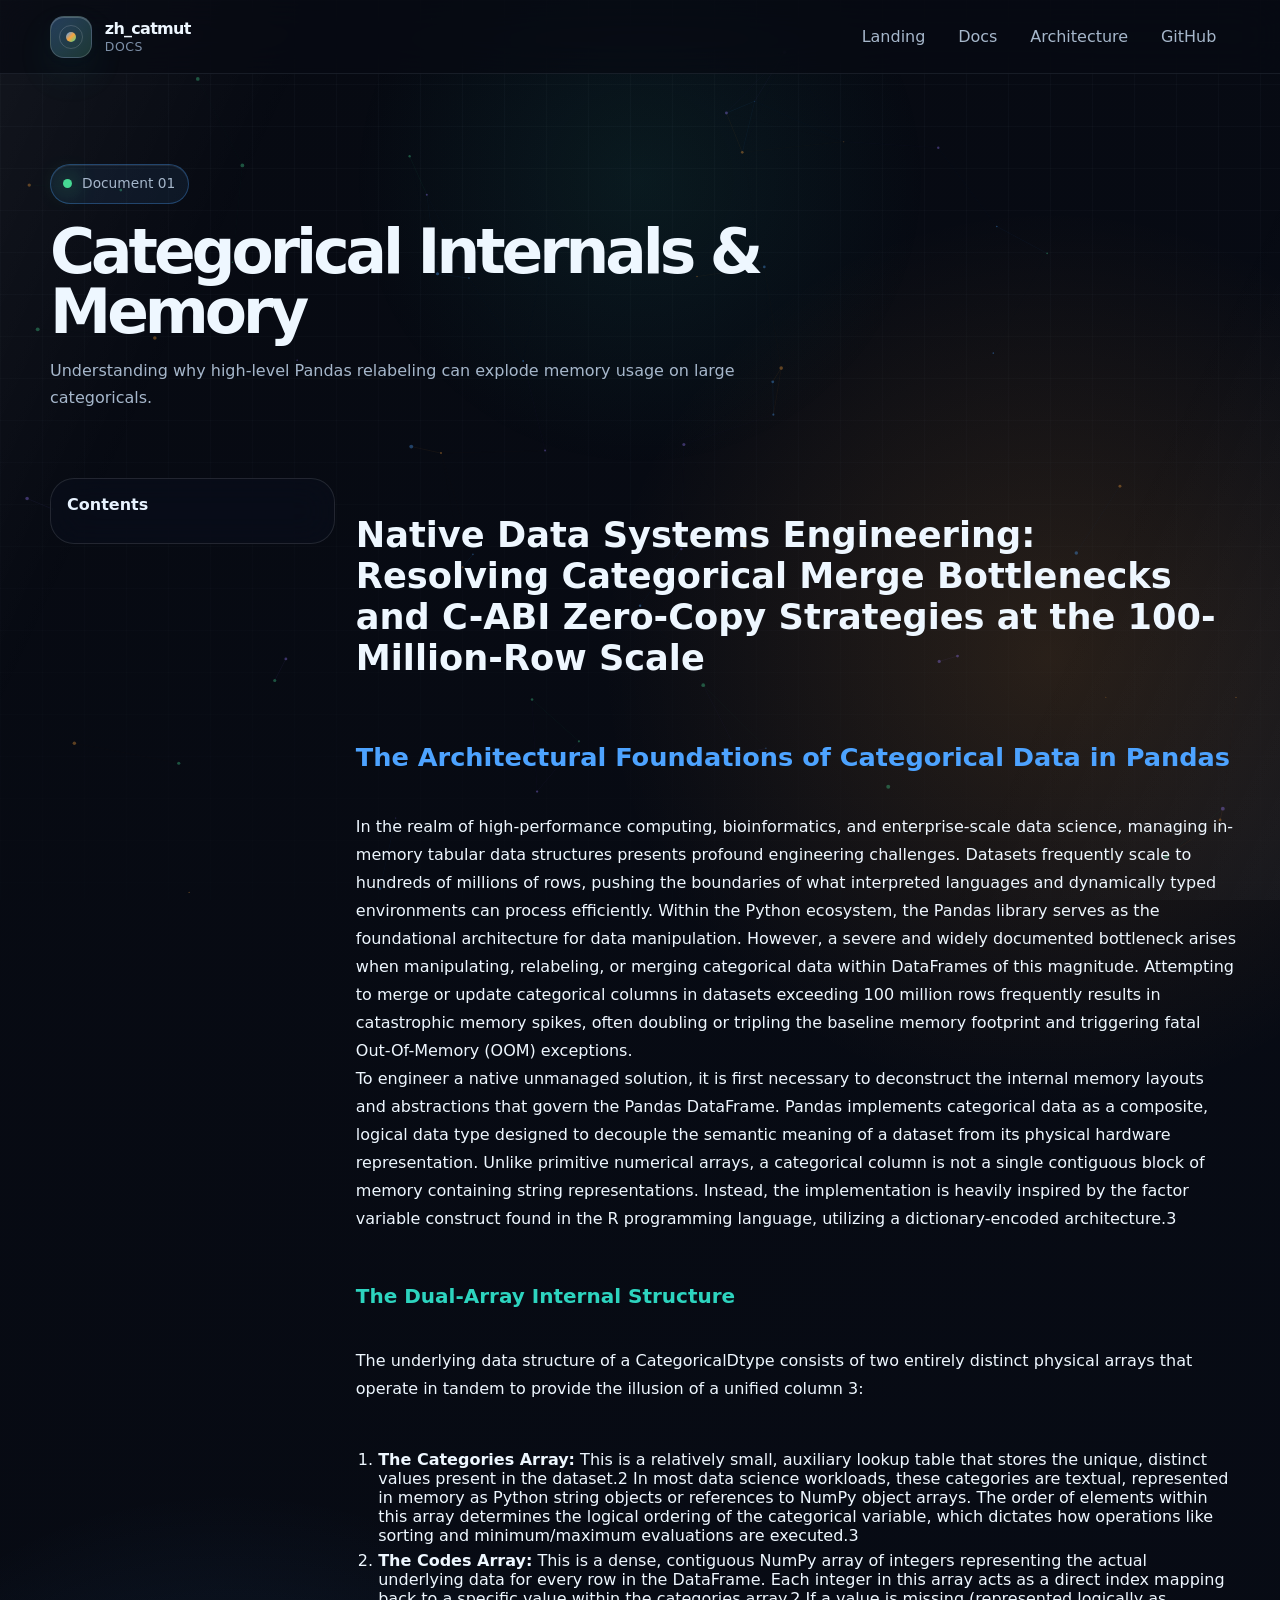
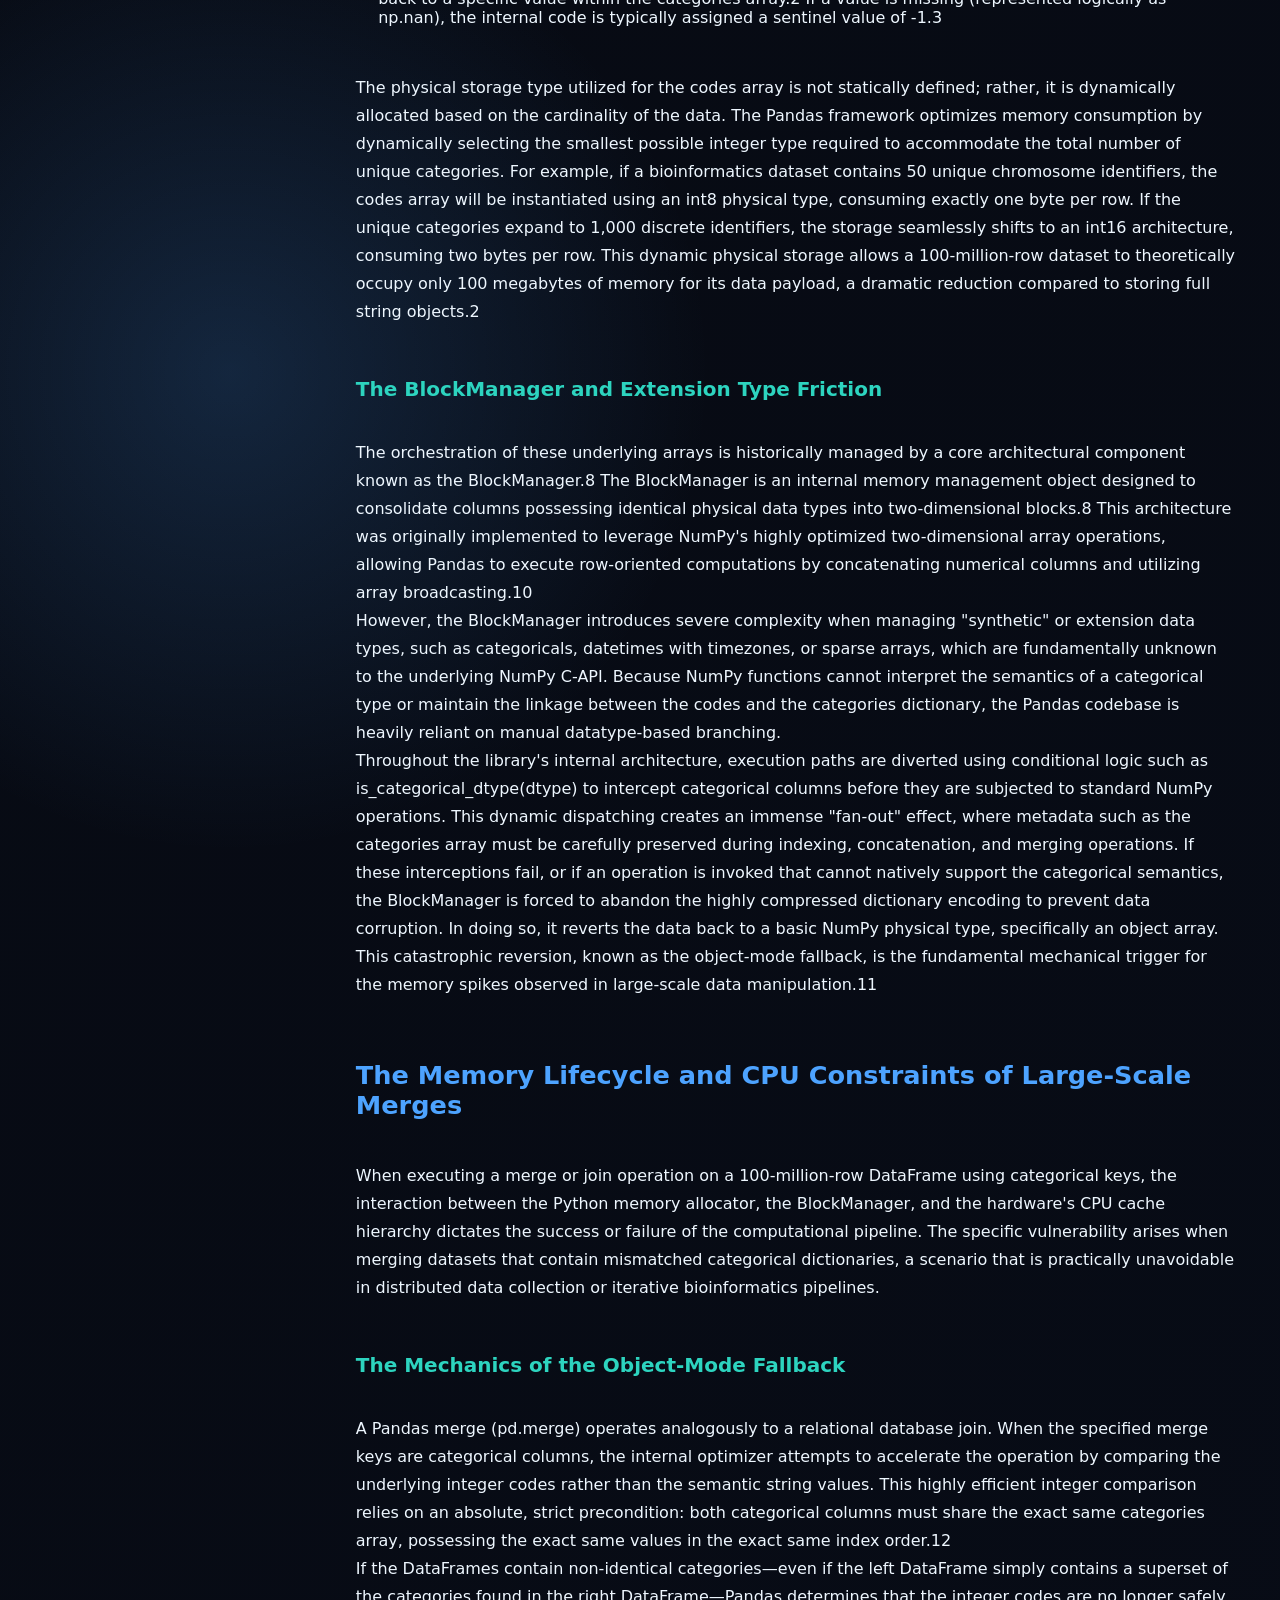
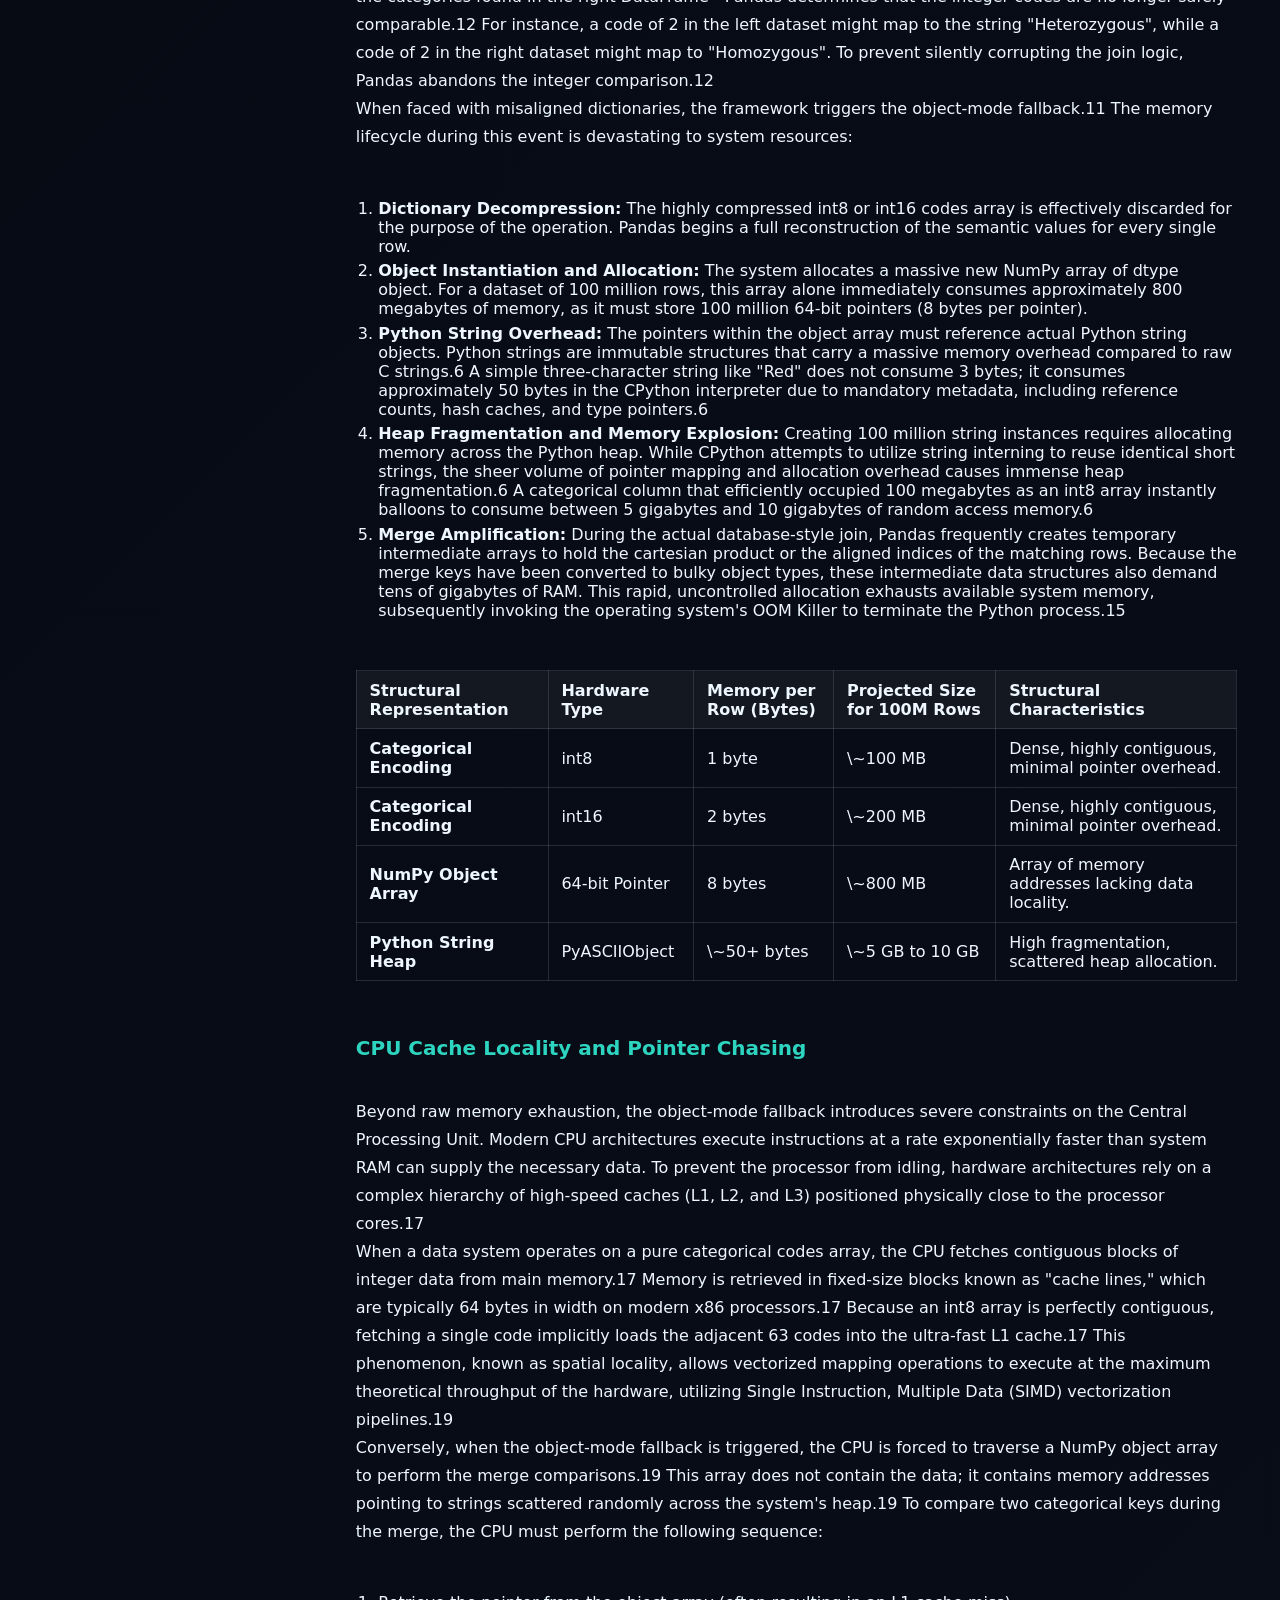
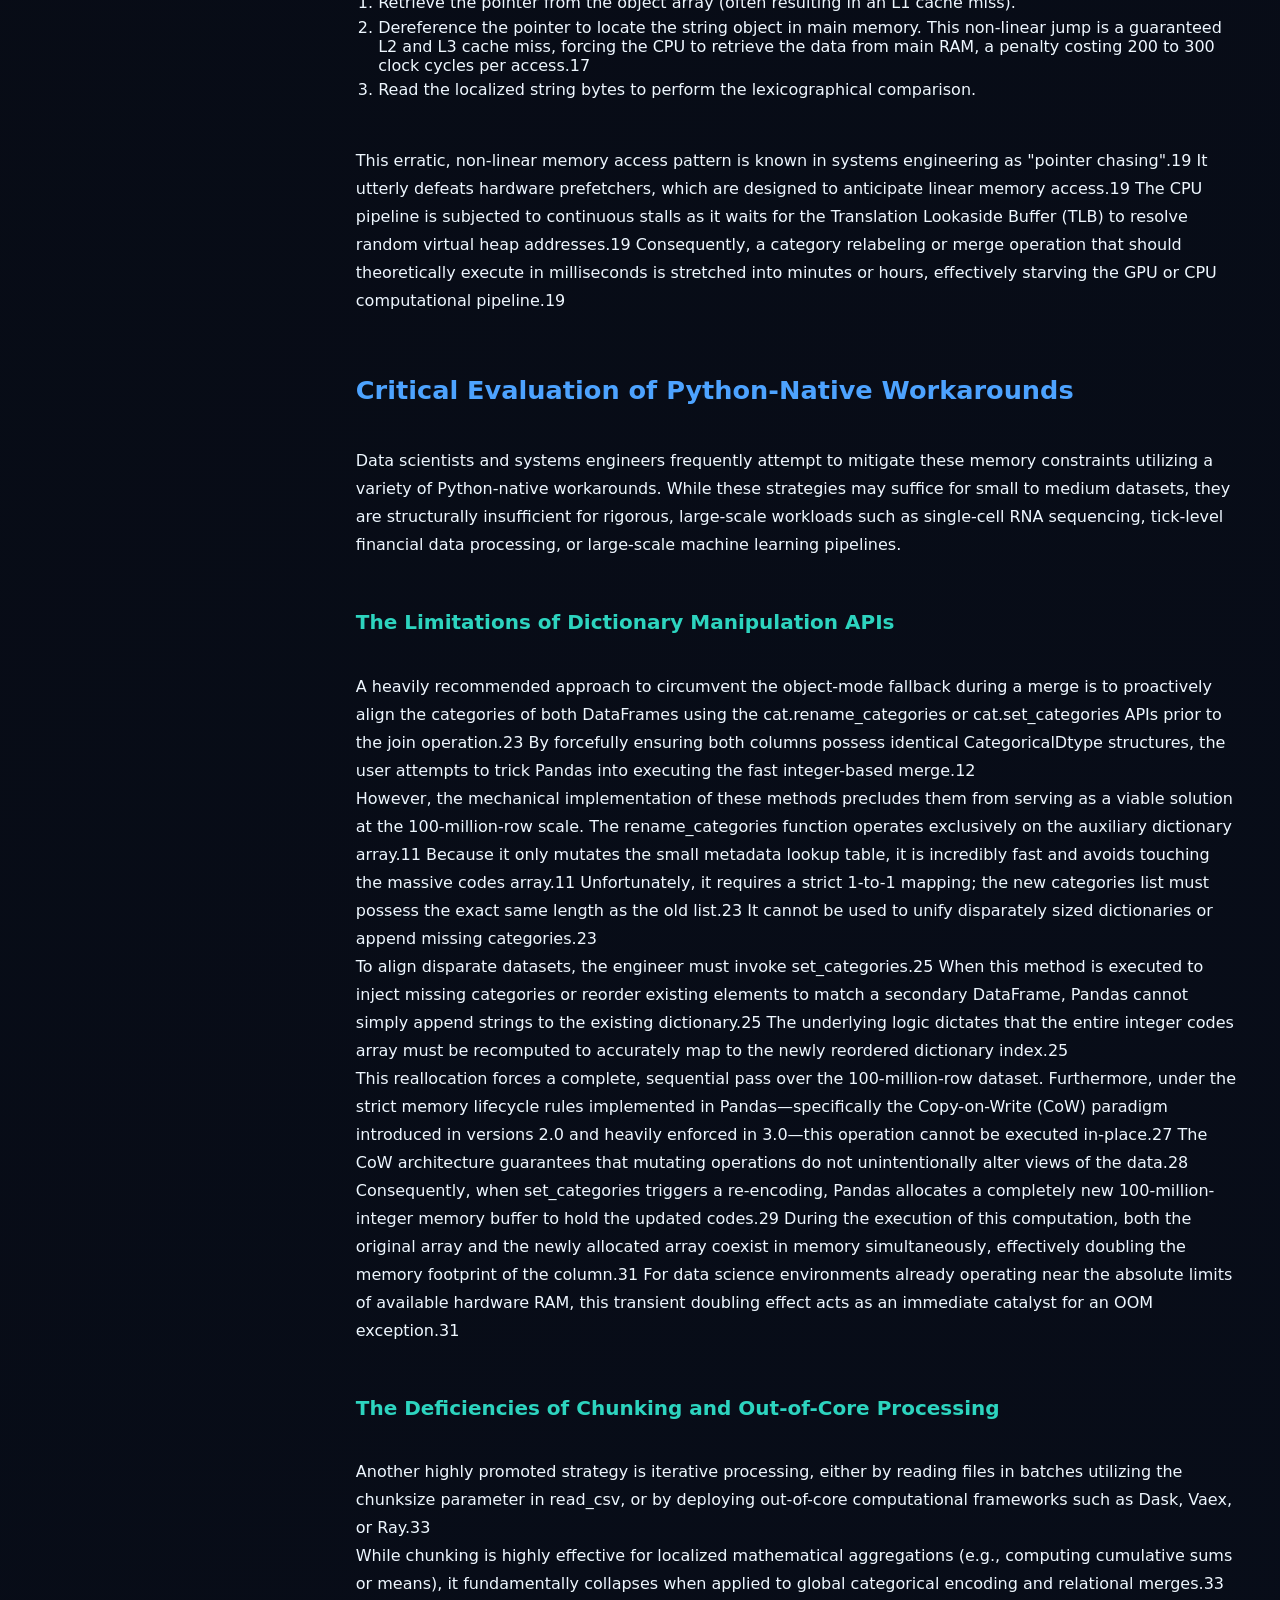
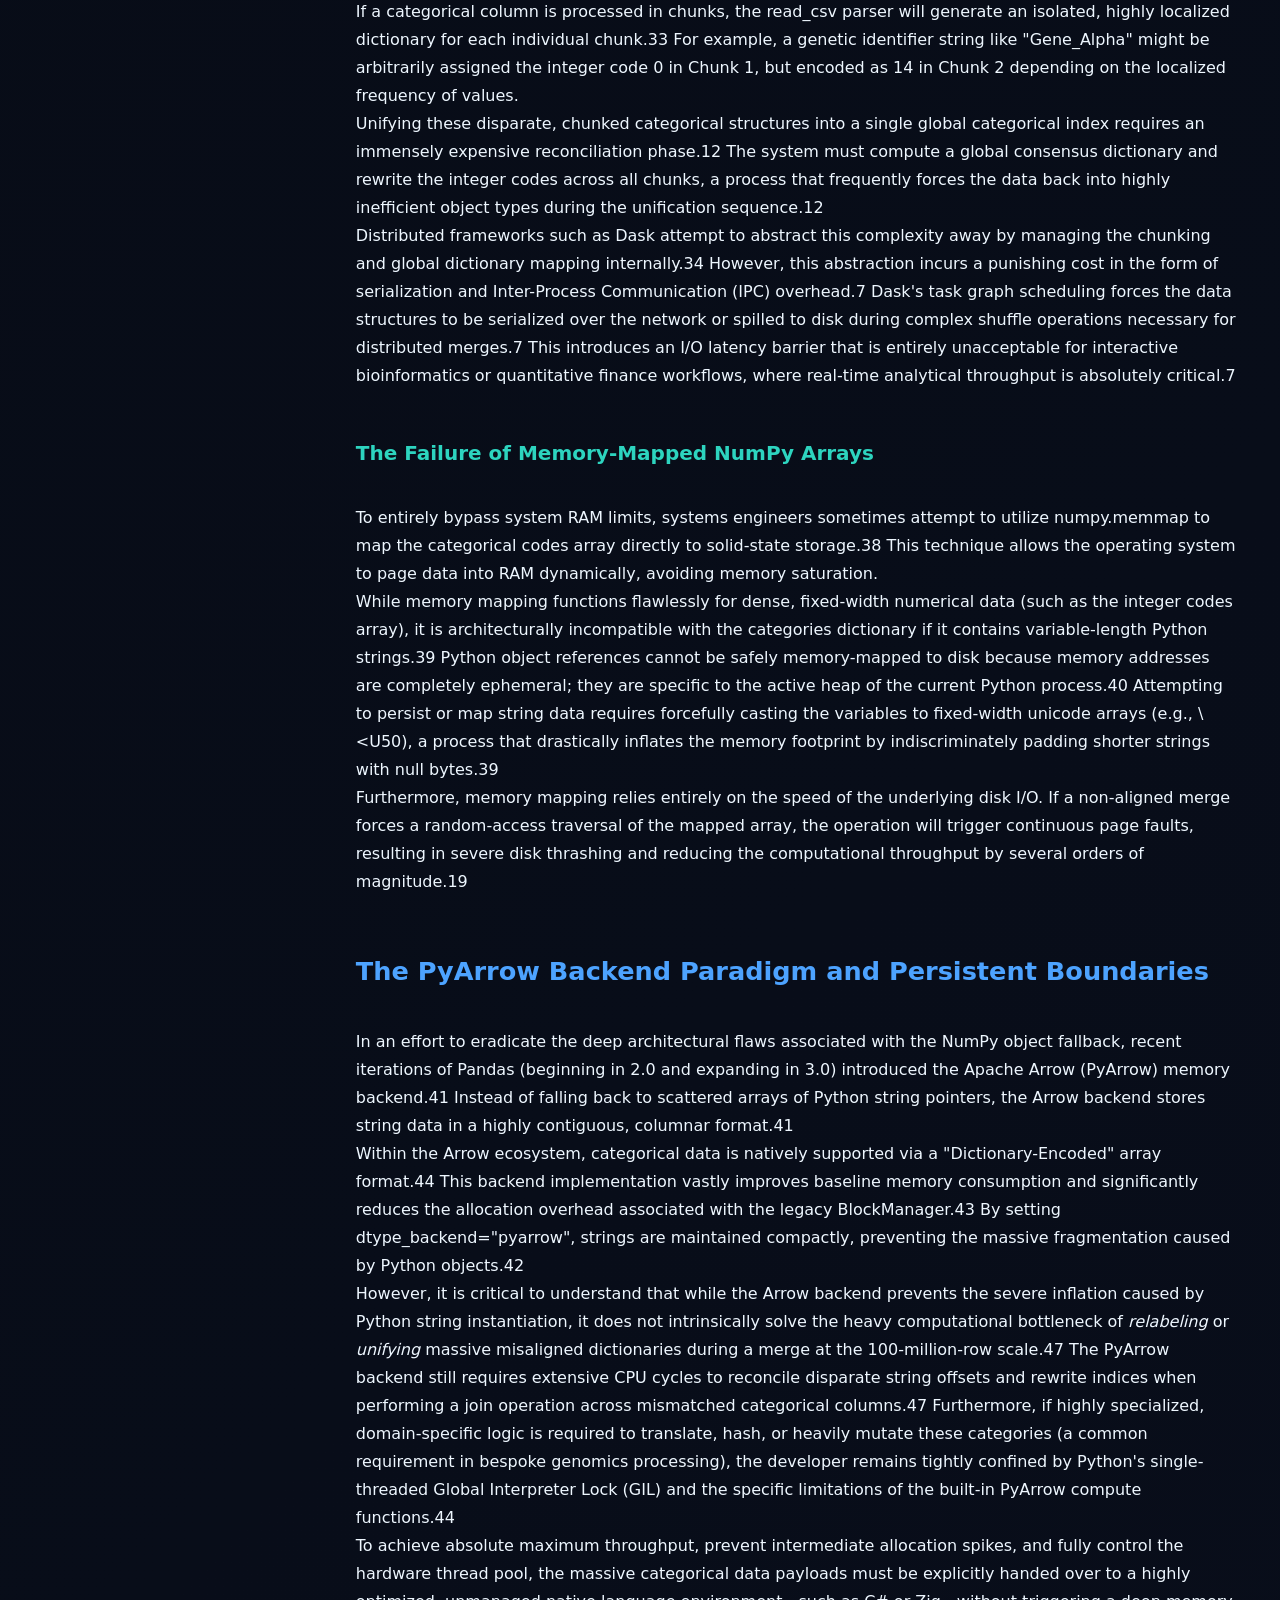
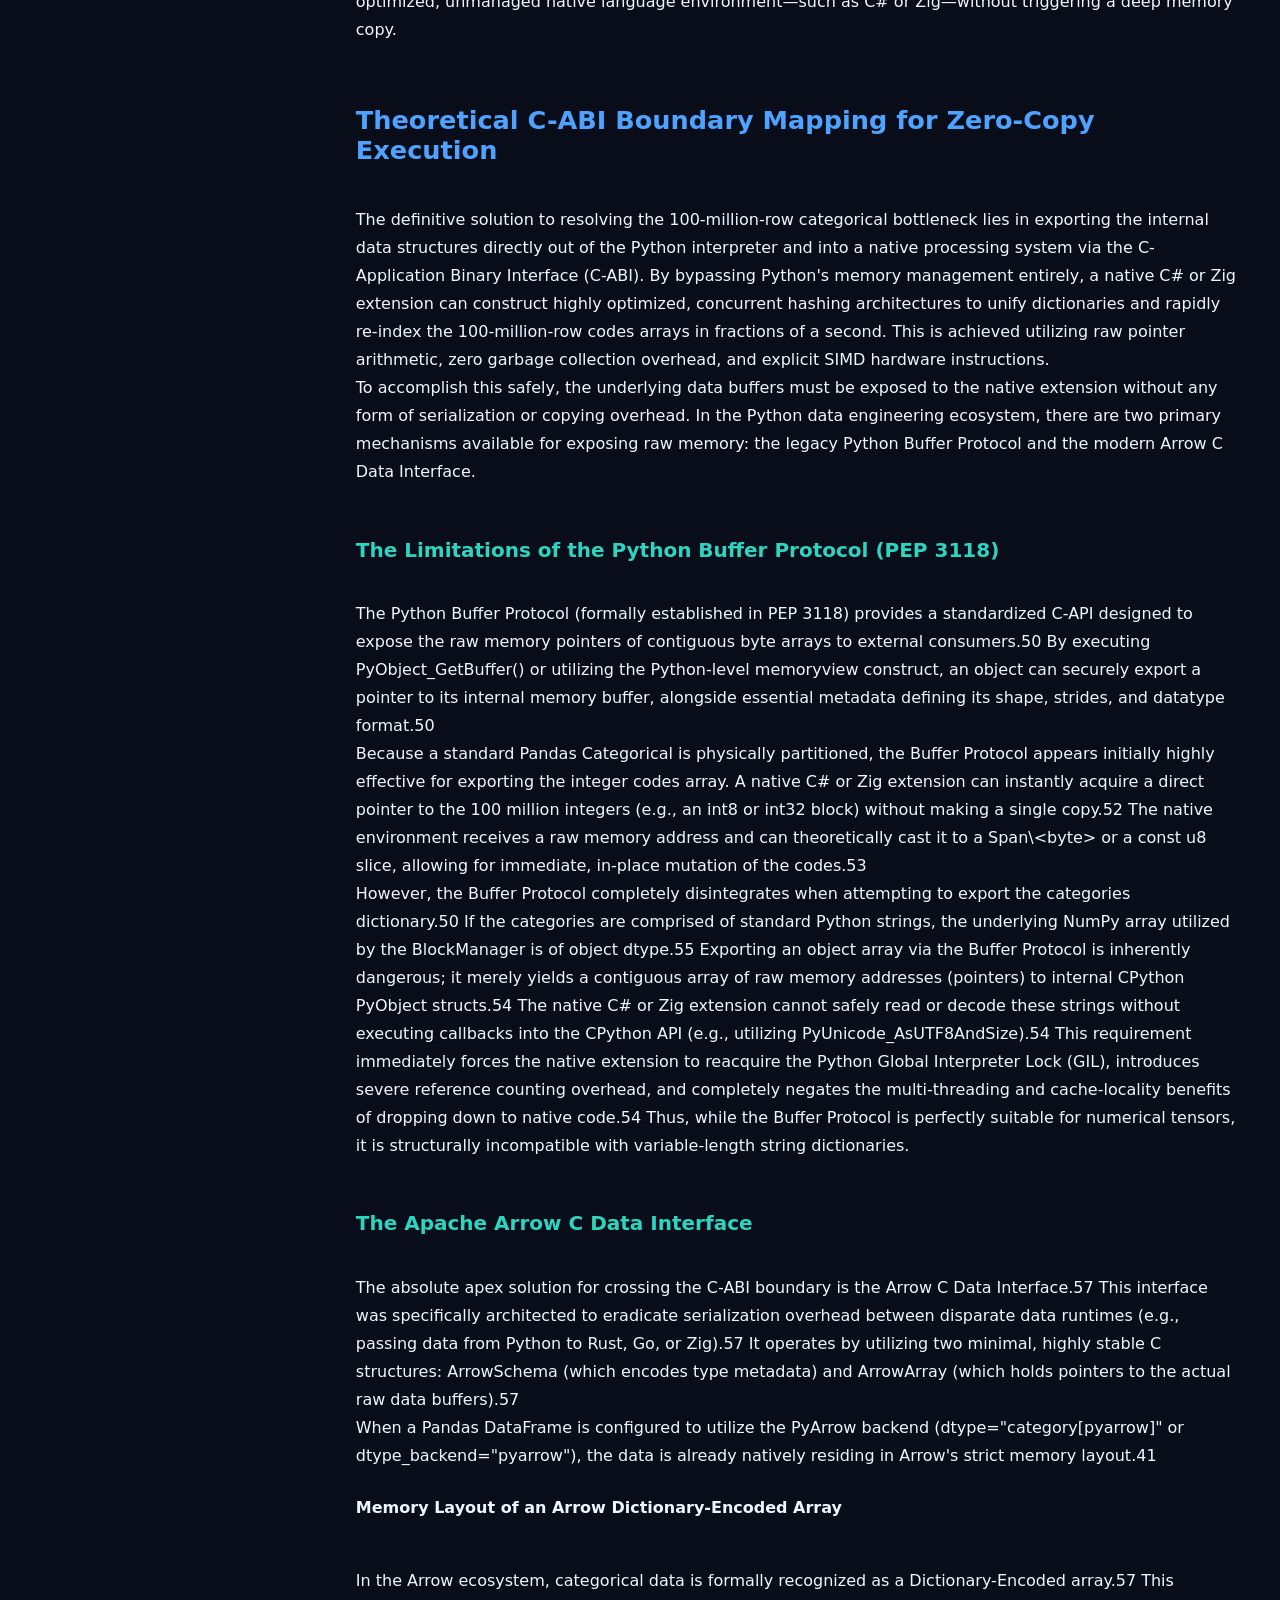
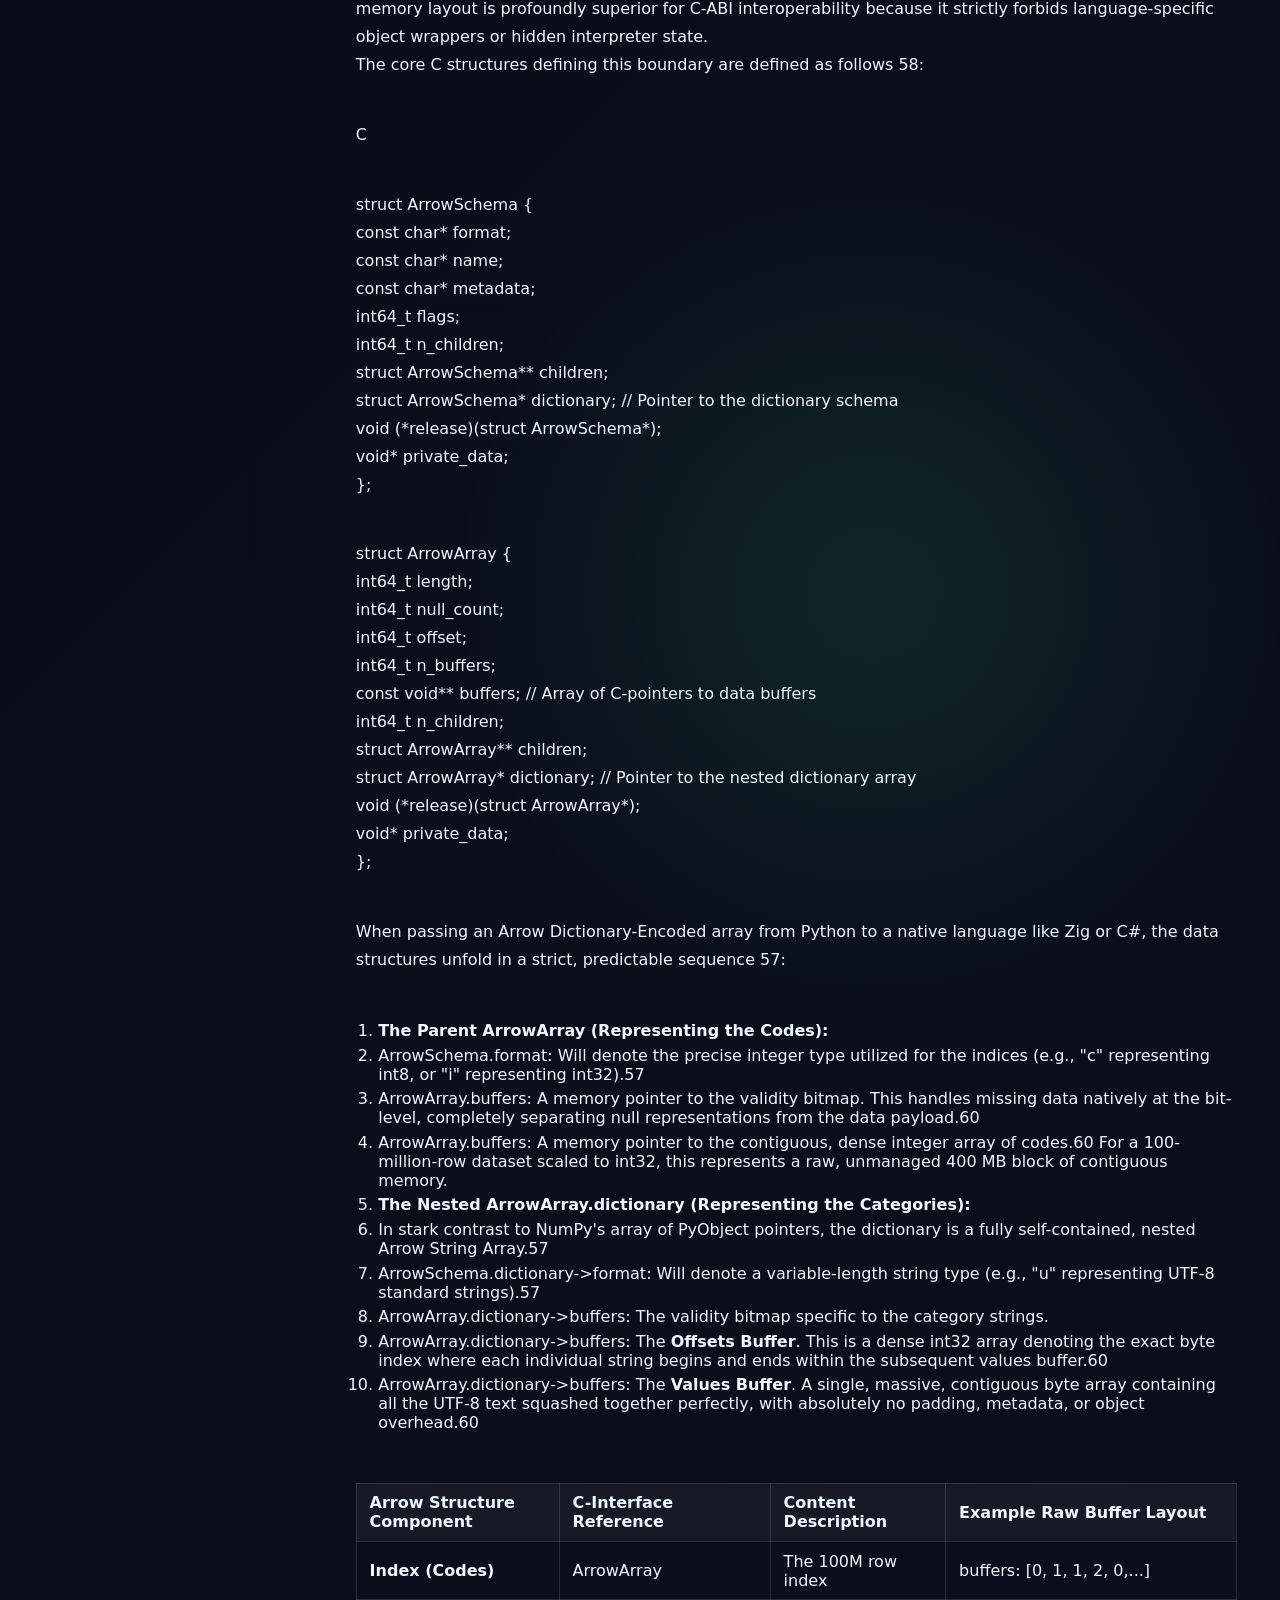
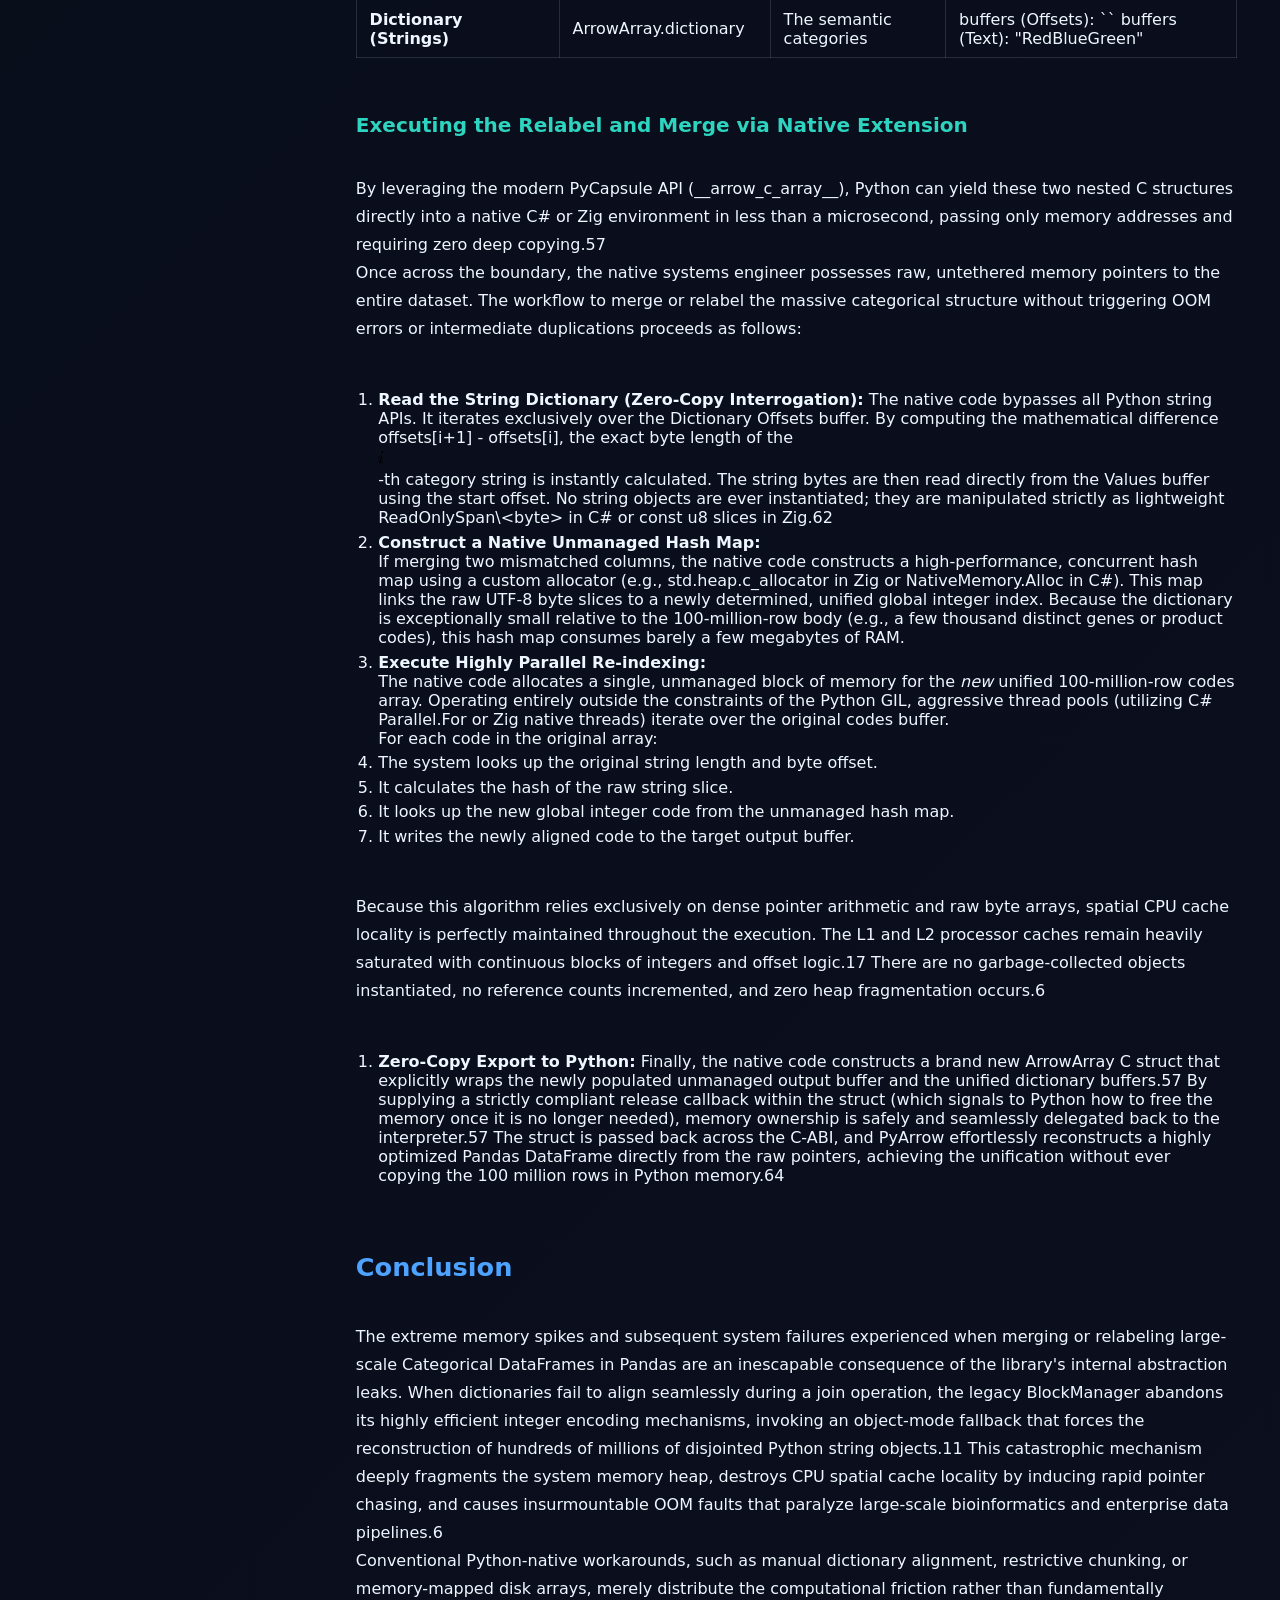
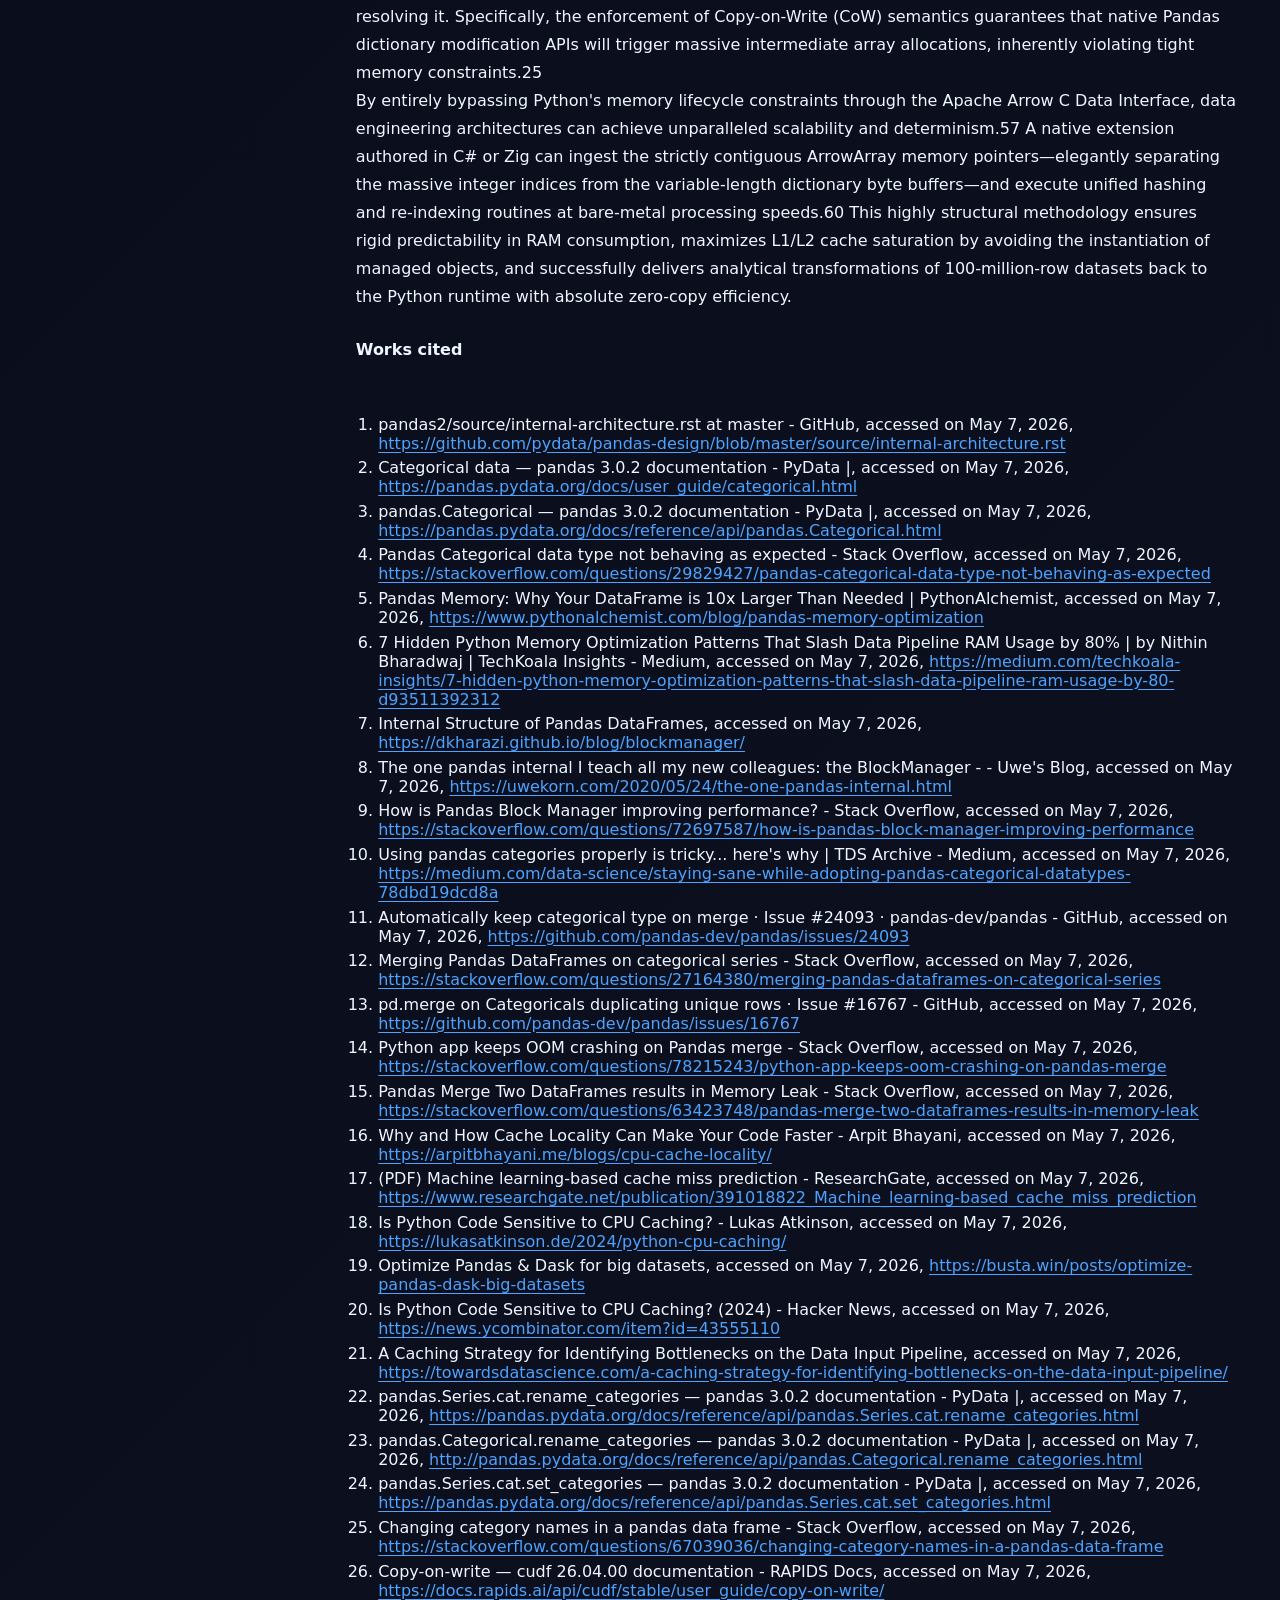
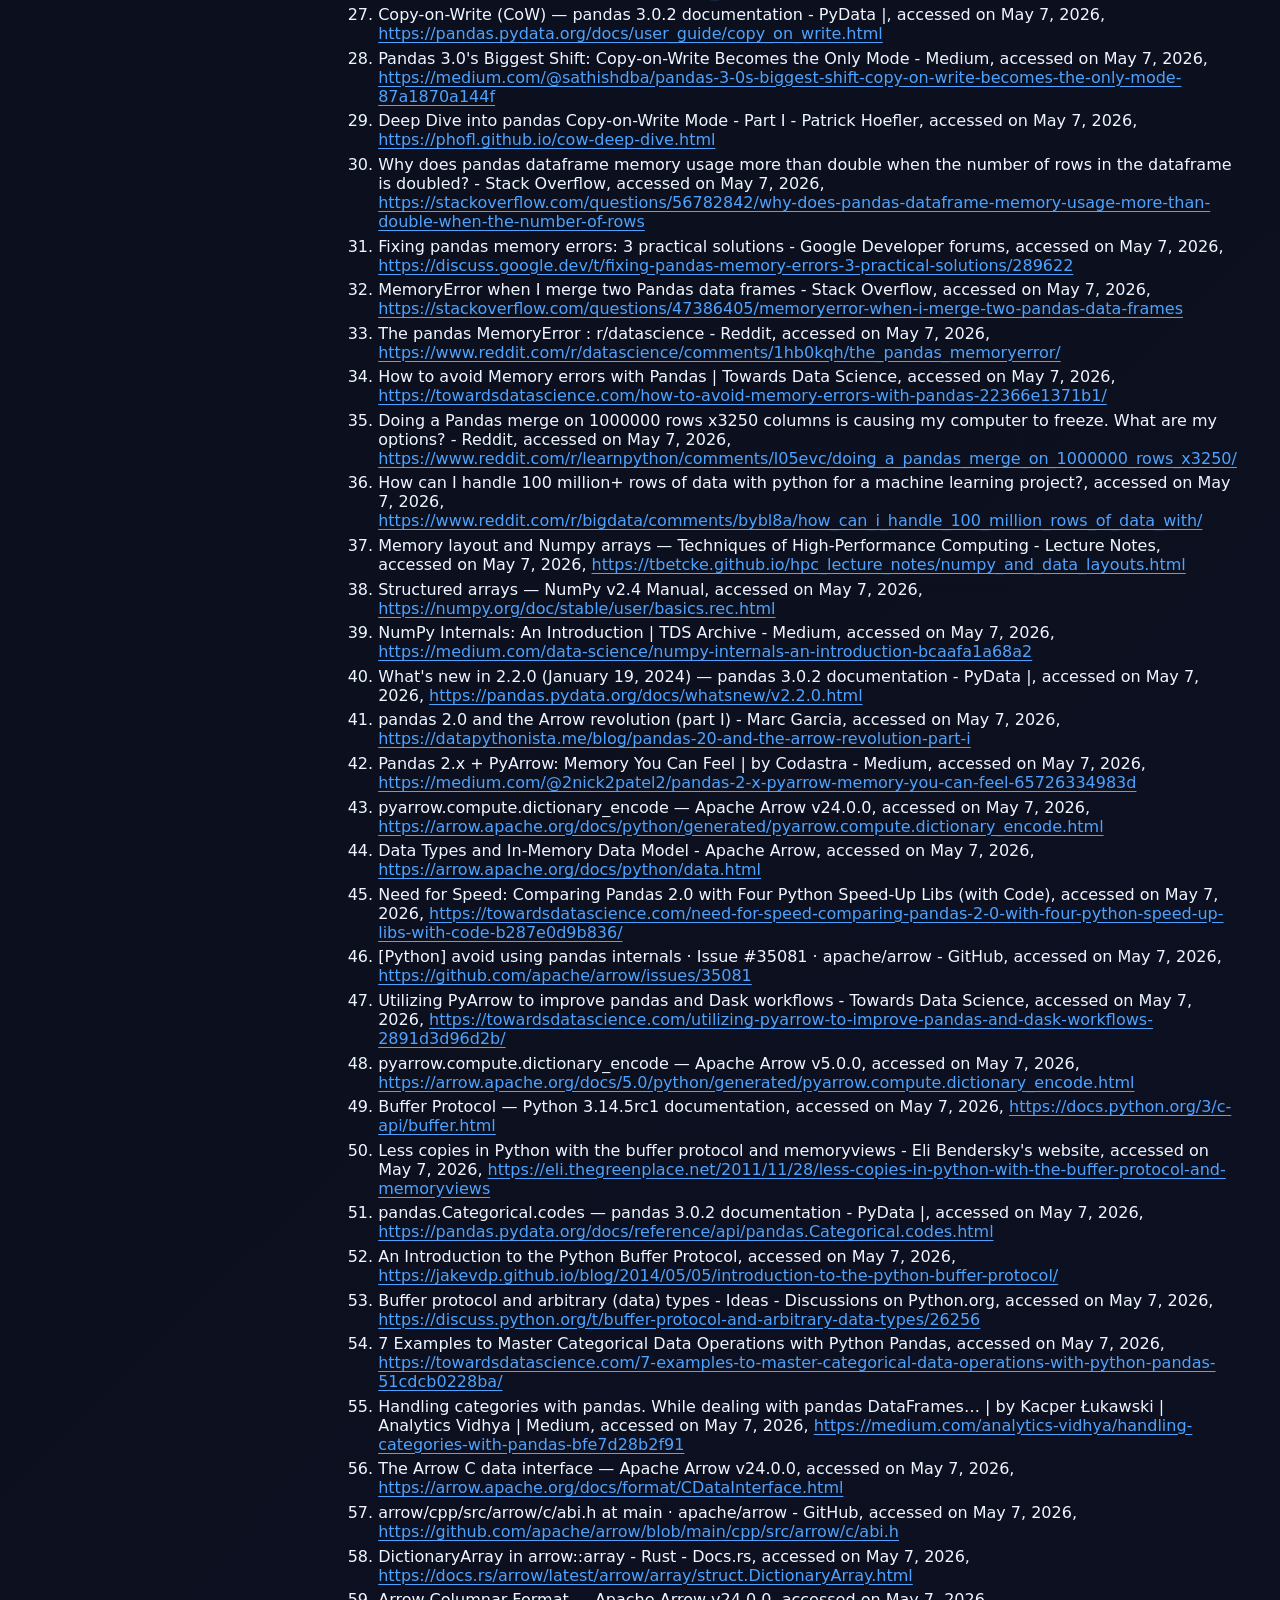
==== docs/01-categorical-internals-and-memory.html @ 49a26ebe "Initial commit: zh_catmut native categorical remapping engine - Python + Zig categorical code buffer" ====
<!doctype html>
<html lang="en">
  <head>
    <meta charset="utf-8">
    <meta name="viewport" content="width=device-width, initial-scale=1">
    <meta name="description" content="Pandas categorical internals, memory layout, and object-mode fallback bottleneck.">
    <title>zh_catmut | Categorical Internals & Memory</title>
    <link rel="stylesheet" href="assets/css/site.css">
    <style>
      .md-article h1{font-size:2.2rem;margin:2.2rem 0 1rem}
      .md-article h2{font-size:1.6rem;margin:2rem 0 0.8rem;color:var(--python)}
      .md-article h3{font-size:1.25rem;margin:1.4rem 0 0.6rem;color:var(--cyan)}
      .md-article p{line-height:1.75;margin:0.8rem 0}
      .md-article ul,.md-article ol{margin:0.8rem 0;padding-left:1.4rem}
      .md-article li{margin:0.35rem 0}
      .md-article code{background:rgba(255,255,255,0.06);padding:0.15rem 0.4rem;border-radius:6px;font-size:0.92em}
      .md-article pre{background:rgba(0,0,0,0.35);border:1px solid var(--line);border-radius:14px;padding:1.1rem 1.3rem;overflow-x:auto}
      .md-article pre code{background:none;padding:0}
      .md-article table{width:100%;border-collapse:collapse;margin:1rem 0}
      .md-article th,.md-article td{padding:0.6rem 0.8rem;border:1px solid var(--line);text-align:left}
      .md-article th{background:rgba(255,255,255,0.05)}
      .md-article blockquote{border-left:3px solid var(--violet);padding-left:1rem;margin:1rem 0;color:var(--muted)}
      .md-article a{color:var(--python);text-decoration:underline;text-underline-offset:3px}
      .md-article hr{border:none;border-top:1px solid var(--line);margin:2rem 0}
      .md-article .toc{background:rgba(13,20,35,0.6);border:1px solid var(--line);border-radius:16px;padding:1.2rem 1.6rem;margin:1.2rem 0}
      .md-article .toc ul{list-style:none;padding-left:0}
      .md-article .toc li{margin:0.3rem 0}
      .md-article .toc a{color:var(--muted);text-decoration:none}
      .md-article .toc a:hover{color:var(--text)}
      .mermaid{background:rgba(0,0,0,0.2);border-radius:14px;padding:1rem}
    </style>
  </head>
  <body>
    <a class="skip-link" href="#main">Skip to content</a>
    <canvas class="particle-canvas" data-particles aria-hidden="true"></canvas>
    <div class="site-shell">
      <header class="nav">
        <div class="nav-inner">
          <a class="brand" href="index.html" aria-label="zh_catmut home">
            <span class="brand-mark" aria-hidden="true"></span>
            <span class="brand-text">
              <span class="brand-name">zh_catmut</span>
              <span class="brand-subtitle">docs</span>
            </span>
          </a>
          <button class="nav-toggle" type="button" data-nav-toggle aria-label="Toggle navigation" aria-expanded="false"><span></span></button>
          <nav class="nav-links" aria-label="Primary navigation">
            <a href="index.html">Landing</a>
            <a href="docs.html">Docs</a>
            <a href="architecture.html">Architecture</a>
            <a href="https://github.com/mohamedhossammohamed/zh_catmut" target="_blank" rel="noopener">GitHub</a>
          </nav>
        </div>
      </header>

      <main id="main">
        <section class="page-hero">
          <div class="container">
            <div class="reveal">
              <p class="eyebrow"><span class="eyebrow-dot"></span>Document 01</p>
              <h1>Categorical Internals & Memory</h1>
              <p>Understanding why high-level Pandas relabeling can explode memory usage on large categoricals.</p>
            </div>
          </div>
        </section>

        <div class="container docs-layout">
          <aside class="docs-sidebar reveal" aria-label="Documentation contents">
            <strong>Contents</strong>
            <nav>
              
            </nav>
          </aside>

          <article class="doc-article md-article">
            <h1 id="native-data-systems-engineering-resolving-categorical-merge-bottlenecks-and-c-abi-zero-copy-strategies-at-the-100-million-row-scale"><strong>Native Data Systems Engineering: Resolving Categorical Merge Bottlenecks and C-ABI Zero-Copy Strategies at the 100-Million-Row Scale</strong></h1>
<h2 id="the-architectural-foundations-of-categorical-data-in-pandas"><strong>The Architectural Foundations of Categorical Data in Pandas</strong></h2>
<p>In the realm of high-performance computing, bioinformatics, and enterprise-scale data science, managing in-memory tabular data structures presents profound engineering challenges. Datasets frequently scale to hundreds of millions of rows, pushing the boundaries of what interpreted languages and dynamically typed environments can process efficiently. Within the Python ecosystem, the Pandas library serves as the foundational architecture for data manipulation. However, a severe and widely documented bottleneck arises when manipulating, relabeling, or merging categorical data within DataFrames of this magnitude. Attempting to merge or update categorical columns in datasets exceeding 100 million rows frequently results in catastrophic memory spikes, often doubling or tripling the baseline memory footprint and triggering fatal Out-Of-Memory (OOM) exceptions.<br />
To engineer a native unmanaged solution, it is first necessary to deconstruct the internal memory layouts and abstractions that govern the Pandas DataFrame. Pandas implements categorical data as a composite, logical data type designed to decouple the semantic meaning of a dataset from its physical hardware representation. Unlike primitive numerical arrays, a categorical column is not a single contiguous block of memory containing string representations. Instead, the implementation is heavily inspired by the factor variable construct found in the R programming language, utilizing a dictionary-encoded architecture.3</p>
<h3 id="the-dual-array-internal-structure"><strong>The Dual-Array Internal Structure</strong></h3>
<p>The underlying data structure of a CategoricalDtype consists of two entirely distinct physical arrays that operate in tandem to provide the illusion of a unified column 3:</p>
<ol>
<li><strong>The Categories Array:</strong> This is a relatively small, auxiliary lookup table that stores the unique, distinct values present in the dataset.2 In most data science workloads, these categories are textual, represented in memory as Python string objects or references to NumPy object arrays. The order of elements within this array determines the logical ordering of the categorical variable, which dictates how operations like sorting and minimum/maximum evaluations are executed.3  </li>
<li><strong>The Codes Array:</strong> This is a dense, contiguous NumPy array of integers representing the actual underlying data for every row in the DataFrame. Each integer in this array acts as a direct index mapping back to a specific value within the categories array.2 If a value is missing (represented logically as np.nan), the internal code is typically assigned a sentinel value of -1.3</li>
</ol>
<p>The physical storage type utilized for the codes array is not statically defined; rather, it is dynamically allocated based on the cardinality of the data. The Pandas framework optimizes memory consumption by dynamically selecting the smallest possible integer type required to accommodate the total number of unique categories. For example, if a bioinformatics dataset contains 50 unique chromosome identifiers, the codes array will be instantiated using an int8 physical type, consuming exactly one byte per row. If the unique categories expand to 1,000 discrete identifiers, the storage seamlessly shifts to an int16 architecture, consuming two bytes per row. This dynamic physical storage allows a 100-million-row dataset to theoretically occupy only 100 megabytes of memory for its data payload, a dramatic reduction compared to storing full string objects.2</p>
<h3 id="the-blockmanager-and-extension-type-friction"><strong>The BlockManager and Extension Type Friction</strong></h3>
<p>The orchestration of these underlying arrays is historically managed by a core architectural component known as the BlockManager.8 The BlockManager is an internal memory management object designed to consolidate columns possessing identical physical data types into two-dimensional blocks.8 This architecture was originally implemented to leverage NumPy's highly optimized two-dimensional array operations, allowing Pandas to execute row-oriented computations by concatenating numerical columns and utilizing array broadcasting.10<br />
However, the BlockManager introduces severe complexity when managing "synthetic" or extension data types, such as categoricals, datetimes with timezones, or sparse arrays, which are fundamentally unknown to the underlying NumPy C-API. Because NumPy functions cannot interpret the semantics of a categorical type or maintain the linkage between the codes and the categories dictionary, the Pandas codebase is heavily reliant on manual datatype-based branching.<br />
Throughout the library's internal architecture, execution paths are diverted using conditional logic such as is_categorical_dtype(dtype) to intercept categorical columns before they are subjected to standard NumPy operations. This dynamic dispatching creates an immense "fan-out" effect, where metadata such as the categories array must be carefully preserved during indexing, concatenation, and merging operations. If these interceptions fail, or if an operation is invoked that cannot natively support the categorical semantics, the BlockManager is forced to abandon the highly compressed dictionary encoding to prevent data corruption. In doing so, it reverts the data back to a basic NumPy physical type, specifically an object array. This catastrophic reversion, known as the object-mode fallback, is the fundamental mechanical trigger for the memory spikes observed in large-scale data manipulation.11</p>
<h2 id="the-memory-lifecycle-and-cpu-constraints-of-large-scale-merges"><strong>The Memory Lifecycle and CPU Constraints of Large-Scale Merges</strong></h2>
<p>When executing a merge or join operation on a 100-million-row DataFrame using categorical keys, the interaction between the Python memory allocator, the BlockManager, and the hardware's CPU cache hierarchy dictates the success or failure of the computational pipeline. The specific vulnerability arises when merging datasets that contain mismatched categorical dictionaries, a scenario that is practically unavoidable in distributed data collection or iterative bioinformatics pipelines.</p>
<h3 id="the-mechanics-of-the-object-mode-fallback"><strong>The Mechanics of the Object-Mode Fallback</strong></h3>
<p>A Pandas merge (pd.merge) operates analogously to a relational database join. When the specified merge keys are categorical columns, the internal optimizer attempts to accelerate the operation by comparing the underlying integer codes rather than the semantic string values. This highly efficient integer comparison relies on an absolute, strict precondition: both categorical columns must share the exact same categories array, possessing the exact same values in the exact same index order.12<br />
If the DataFrames contain non-identical categories—even if the left DataFrame simply contains a superset of the categories found in the right DataFrame—Pandas determines that the integer codes are no longer safely comparable.12 For instance, a code of 2 in the left dataset might map to the string "Heterozygous", while a code of 2 in the right dataset might map to "Homozygous". To prevent silently corrupting the join logic, Pandas abandons the integer comparison.12<br />
When faced with misaligned dictionaries, the framework triggers the object-mode fallback.11 The memory lifecycle during this event is devastating to system resources:</p>
<ol>
<li><strong>Dictionary Decompression:</strong> The highly compressed int8 or int16 codes array is effectively discarded for the purpose of the operation. Pandas begins a full reconstruction of the semantic values for every single row.  </li>
<li><strong>Object Instantiation and Allocation:</strong> The system allocates a massive new NumPy array of dtype object. For a dataset of 100 million rows, this array alone immediately consumes approximately 800 megabytes of memory, as it must store 100 million 64-bit pointers (8 bytes per pointer).  </li>
<li><strong>Python String Overhead:</strong> The pointers within the object array must reference actual Python string objects. Python strings are immutable structures that carry a massive memory overhead compared to raw C strings.6 A simple three-character string like "Red" does not consume 3 bytes; it consumes approximately 50 bytes in the CPython interpreter due to mandatory metadata, including reference counts, hash caches, and type pointers.6  </li>
<li><strong>Heap Fragmentation and Memory Explosion:</strong> Creating 100 million string instances requires allocating memory across the Python heap. While CPython attempts to utilize string interning to reuse identical short strings, the sheer volume of pointer mapping and allocation overhead causes immense heap fragmentation.6 A categorical column that efficiently occupied 100 megabytes as an int8 array instantly balloons to consume between 5 gigabytes and 10 gigabytes of random access memory.6  </li>
<li><strong>Merge Amplification:</strong> During the actual database-style join, Pandas frequently creates temporary intermediate arrays to hold the cartesian product or the aligned indices of the matching rows. Because the merge keys have been converted to bulky object types, these intermediate data structures also demand tens of gigabytes of RAM. This rapid, uncontrolled allocation exhausts available system memory, subsequently invoking the operating system's OOM Killer to terminate the Python process.15</li>
</ol>
<table>
<thead>
<tr>
<th style="text-align: left;">Structural Representation</th>
<th style="text-align: left;">Hardware Type</th>
<th style="text-align: left;">Memory per Row (Bytes)</th>
<th style="text-align: left;">Projected Size for 100M Rows</th>
<th style="text-align: left;">Structural Characteristics</th>
</tr>
</thead>
<tbody>
<tr>
<td style="text-align: left;"><strong>Categorical Encoding</strong></td>
<td style="text-align: left;">int8</td>
<td style="text-align: left;">1 byte</td>
<td style="text-align: left;">\~100 MB</td>
<td style="text-align: left;">Dense, highly contiguous, minimal pointer overhead.</td>
</tr>
<tr>
<td style="text-align: left;"><strong>Categorical Encoding</strong></td>
<td style="text-align: left;">int16</td>
<td style="text-align: left;">2 bytes</td>
<td style="text-align: left;">\~200 MB</td>
<td style="text-align: left;">Dense, highly contiguous, minimal pointer overhead.</td>
</tr>
<tr>
<td style="text-align: left;"><strong>NumPy Object Array</strong></td>
<td style="text-align: left;">64-bit Pointer</td>
<td style="text-align: left;">8 bytes</td>
<td style="text-align: left;">\~800 MB</td>
<td style="text-align: left;">Array of memory addresses lacking data locality.</td>
</tr>
<tr>
<td style="text-align: left;"><strong>Python String Heap</strong></td>
<td style="text-align: left;">PyASCIIObject</td>
<td style="text-align: left;">\~50+ bytes</td>
<td style="text-align: left;">\~5 GB to 10 GB</td>
<td style="text-align: left;">High fragmentation, scattered heap allocation.</td>
</tr>
</tbody>
</table>
<h3 id="cpu-cache-locality-and-pointer-chasing"><strong>CPU Cache Locality and Pointer Chasing</strong></h3>
<p>Beyond raw memory exhaustion, the object-mode fallback introduces severe constraints on the Central Processing Unit. Modern CPU architectures execute instructions at a rate exponentially faster than system RAM can supply the necessary data. To prevent the processor from idling, hardware architectures rely on a complex hierarchy of high-speed caches (L1, L2, and L3) positioned physically close to the processor cores.17<br />
When a data system operates on a pure categorical codes array, the CPU fetches contiguous blocks of integer data from main memory.17 Memory is retrieved in fixed-size blocks known as "cache lines," which are typically 64 bytes in width on modern x86 processors.17 Because an int8 array is perfectly contiguous, fetching a single code implicitly loads the adjacent 63 codes into the ultra-fast L1 cache.17 This phenomenon, known as spatial locality, allows vectorized mapping operations to execute at the maximum theoretical throughput of the hardware, utilizing Single Instruction, Multiple Data (SIMD) vectorization pipelines.19<br />
Conversely, when the object-mode fallback is triggered, the CPU is forced to traverse a NumPy object array to perform the merge comparisons.19 This array does not contain the data; it contains memory addresses pointing to strings scattered randomly across the system's heap.19 To compare two categorical keys during the merge, the CPU must perform the following sequence:</p>
<ol>
<li>Retrieve the pointer from the object array (often resulting in an L1 cache miss).  </li>
<li>Dereference the pointer to locate the string object in main memory. This non-linear jump is a guaranteed L2 and L3 cache miss, forcing the CPU to retrieve the data from main RAM, a penalty costing 200 to 300 clock cycles per access.17  </li>
<li>Read the localized string bytes to perform the lexicographical comparison.</li>
</ol>
<p>This erratic, non-linear memory access pattern is known in systems engineering as "pointer chasing".19 It utterly defeats hardware prefetchers, which are designed to anticipate linear memory access.19 The CPU pipeline is subjected to continuous stalls as it waits for the Translation Lookaside Buffer (TLB) to resolve random virtual heap addresses.19 Consequently, a category relabeling or merge operation that should theoretically execute in milliseconds is stretched into minutes or hours, effectively starving the GPU or CPU computational pipeline.19</p>
<h2 id="critical-evaluation-of-python-native-workarounds"><strong>Critical Evaluation of Python-Native Workarounds</strong></h2>
<p>Data scientists and systems engineers frequently attempt to mitigate these memory constraints utilizing a variety of Python-native workarounds. While these strategies may suffice for small to medium datasets, they are structurally insufficient for rigorous, large-scale workloads such as single-cell RNA sequencing, tick-level financial data processing, or large-scale machine learning pipelines.</p>
<h3 id="the-limitations-of-dictionary-manipulation-apis"><strong>The Limitations of Dictionary Manipulation APIs</strong></h3>
<p>A heavily recommended approach to circumvent the object-mode fallback during a merge is to proactively align the categories of both DataFrames using the cat.rename_categories or cat.set_categories APIs prior to the join operation.23 By forcefully ensuring both columns possess identical CategoricalDtype structures, the user attempts to trick Pandas into executing the fast integer-based merge.12<br />
However, the mechanical implementation of these methods precludes them from serving as a viable solution at the 100-million-row scale. The rename_categories function operates exclusively on the auxiliary dictionary array.11 Because it only mutates the small metadata lookup table, it is incredibly fast and avoids touching the massive codes array.11 Unfortunately, it requires a strict 1-to-1 mapping; the new categories list must possess the exact same length as the old list.23 It cannot be used to unify disparately sized dictionaries or append missing categories.23<br />
To align disparate datasets, the engineer must invoke set_categories.25 When this method is executed to inject missing categories or reorder existing elements to match a secondary DataFrame, Pandas cannot simply append strings to the existing dictionary.25 The underlying logic dictates that the entire integer codes array must be recomputed to accurately map to the newly reordered dictionary index.25<br />
This reallocation forces a complete, sequential pass over the 100-million-row dataset. Furthermore, under the strict memory lifecycle rules implemented in Pandas—specifically the Copy-on-Write (CoW) paradigm introduced in versions 2.0 and heavily enforced in 3.0—this operation cannot be executed in-place.27 The CoW architecture guarantees that mutating operations do not unintentionally alter views of the data.28 Consequently, when set_categories triggers a re-encoding, Pandas allocates a completely new 100-million-integer memory buffer to hold the updated codes.29 During the execution of this computation, both the original array and the newly allocated array coexist in memory simultaneously, effectively doubling the memory footprint of the column.31 For data science environments already operating near the absolute limits of available hardware RAM, this transient doubling effect acts as an immediate catalyst for an OOM exception.31</p>
<h3 id="the-deficiencies-of-chunking-and-out-of-core-processing"><strong>The Deficiencies of Chunking and Out-of-Core Processing</strong></h3>
<p>Another highly promoted strategy is iterative processing, either by reading files in batches utilizing the chunksize parameter in read_csv, or by deploying out-of-core computational frameworks such as Dask, Vaex, or Ray.33<br />
While chunking is highly effective for localized mathematical aggregations (e.g., computing cumulative sums or means), it fundamentally collapses when applied to global categorical encoding and relational merges.33 If a categorical column is processed in chunks, the read_csv parser will generate an isolated, highly localized dictionary for each individual chunk.33 For example, a genetic identifier string like "Gene_Alpha" might be arbitrarily assigned the integer code 0 in Chunk 1, but encoded as 14 in Chunk 2 depending on the localized frequency of values.<br />
Unifying these disparate, chunked categorical structures into a single global categorical index requires an immensely expensive reconciliation phase.12 The system must compute a global consensus dictionary and rewrite the integer codes across all chunks, a process that frequently forces the data back into highly inefficient object types during the unification sequence.12<br />
Distributed frameworks such as Dask attempt to abstract this complexity away by managing the chunking and global dictionary mapping internally.34 However, this abstraction incurs a punishing cost in the form of serialization and Inter-Process Communication (IPC) overhead.7 Dask's task graph scheduling forces the data structures to be serialized over the network or spilled to disk during complex shuffle operations necessary for distributed merges.7 This introduces an I/O latency barrier that is entirely unacceptable for interactive bioinformatics or quantitative finance workflows, where real-time analytical throughput is absolutely critical.7</p>
<h3 id="the-failure-of-memory-mapped-numpy-arrays"><strong>The Failure of Memory-Mapped NumPy Arrays</strong></h3>
<p>To entirely bypass system RAM limits, systems engineers sometimes attempt to utilize numpy.memmap to map the categorical codes array directly to solid-state storage.38 This technique allows the operating system to page data into RAM dynamically, avoiding memory saturation.<br />
While memory mapping functions flawlessly for dense, fixed-width numerical data (such as the integer codes array), it is architecturally incompatible with the categories dictionary if it contains variable-length Python strings.39 Python object references cannot be safely memory-mapped to disk because memory addresses are completely ephemeral; they are specific to the active heap of the current Python process.40 Attempting to persist or map string data requires forcefully casting the variables to fixed-width unicode arrays (e.g., \&lt;U50), a process that drastically inflates the memory footprint by indiscriminately padding shorter strings with null bytes.39<br />
Furthermore, memory mapping relies entirely on the speed of the underlying disk I/O. If a non-aligned merge forces a random-access traversal of the mapped array, the operation will trigger continuous page faults, resulting in severe disk thrashing and reducing the computational throughput by several orders of magnitude.19</p>
<h2 id="the-pyarrow-backend-paradigm-and-persistent-boundaries"><strong>The PyArrow Backend Paradigm and Persistent Boundaries</strong></h2>
<p>In an effort to eradicate the deep architectural flaws associated with the NumPy object fallback, recent iterations of Pandas (beginning in 2.0 and expanding in 3.0) introduced the Apache Arrow (PyArrow) memory backend.41 Instead of falling back to scattered arrays of Python string pointers, the Arrow backend stores string data in a highly contiguous, columnar format.41<br />
Within the Arrow ecosystem, categorical data is natively supported via a "Dictionary-Encoded" array format.44 This backend implementation vastly improves baseline memory consumption and significantly reduces the allocation overhead associated with the legacy BlockManager.43 By setting dtype_backend="pyarrow", strings are maintained compactly, preventing the massive fragmentation caused by Python objects.42<br />
However, it is critical to understand that while the Arrow backend prevents the severe inflation caused by Python string instantiation, it does not intrinsically solve the heavy computational bottleneck of <em>relabeling</em> or <em>unifying</em> massive misaligned dictionaries during a merge at the 100-million-row scale.47 The PyArrow backend still requires extensive CPU cycles to reconcile disparate string offsets and rewrite indices when performing a join operation across mismatched categorical columns.47 Furthermore, if highly specialized, domain-specific logic is required to translate, hash, or heavily mutate these categories (a common requirement in bespoke genomics processing), the developer remains tightly confined by Python's single-threaded Global Interpreter Lock (GIL) and the specific limitations of the built-in PyArrow compute functions.44<br />
To achieve absolute maximum throughput, prevent intermediate allocation spikes, and fully control the hardware thread pool, the massive categorical data payloads must be explicitly handed over to a highly optimized, unmanaged native language environment—such as C# or Zig—without triggering a deep memory copy.</p>
<h2 id="theoretical-c-abi-boundary-mapping-for-zero-copy-execution"><strong>Theoretical C-ABI Boundary Mapping for Zero-Copy Execution</strong></h2>
<p>The definitive solution to resolving the 100-million-row categorical bottleneck lies in exporting the internal data structures directly out of the Python interpreter and into a native processing system via the C-Application Binary Interface (C-ABI). By bypassing Python's memory management entirely, a native C# or Zig extension can construct highly optimized, concurrent hashing architectures to unify dictionaries and rapidly re-index the 100-million-row codes arrays in fractions of a second. This is achieved utilizing raw pointer arithmetic, zero garbage collection overhead, and explicit SIMD hardware instructions.<br />
To accomplish this safely, the underlying data buffers must be exposed to the native extension without any form of serialization or copying overhead. In the Python data engineering ecosystem, there are two primary mechanisms available for exposing raw memory: the legacy Python Buffer Protocol and the modern Arrow C Data Interface.</p>
<h3 id="the-limitations-of-the-python-buffer-protocol-pep-3118"><strong>The Limitations of the Python Buffer Protocol (PEP 3118)</strong></h3>
<p>The Python Buffer Protocol (formally established in PEP 3118) provides a standardized C-API designed to expose the raw memory pointers of contiguous byte arrays to external consumers.50 By executing PyObject_GetBuffer() or utilizing the Python-level memoryview construct, an object can securely export a pointer to its internal memory buffer, alongside essential metadata defining its shape, strides, and datatype format.50<br />
Because a standard Pandas Categorical is physically partitioned, the Buffer Protocol appears initially highly effective for exporting the integer codes array. A native C# or Zig extension can instantly acquire a direct pointer to the 100 million integers (e.g., an int8 or int32 block) without making a single copy.52 The native environment receives a raw memory address and can theoretically cast it to a Span\&lt;byte&gt; or a const u8 slice, allowing for immediate, in-place mutation of the codes.53<br />
However, the Buffer Protocol completely disintegrates when attempting to export the categories dictionary.50 If the categories are comprised of standard Python strings, the underlying NumPy array utilized by the BlockManager is of object dtype.55 Exporting an object array via the Buffer Protocol is inherently dangerous; it merely yields a contiguous array of raw memory addresses (pointers) to internal CPython PyObject structs.54 The native C# or Zig extension cannot safely read or decode these strings without executing callbacks into the CPython API (e.g., utilizing PyUnicode_AsUTF8AndSize).54 This requirement immediately forces the native extension to reacquire the Python Global Interpreter Lock (GIL), introduces severe reference counting overhead, and completely negates the multi-threading and cache-locality benefits of dropping down to native code.54 Thus, while the Buffer Protocol is perfectly suitable for numerical tensors, it is structurally incompatible with variable-length string dictionaries.</p>
<h3 id="the-apache-arrow-c-data-interface"><strong>The Apache Arrow C Data Interface</strong></h3>
<p>The absolute apex solution for crossing the C-ABI boundary is the Arrow C Data Interface.57 This interface was specifically architected to eradicate serialization overhead between disparate data runtimes (e.g., passing data from Python to Rust, Go, or Zig).57 It operates by utilizing two minimal, highly stable C structures: ArrowSchema (which encodes type metadata) and ArrowArray (which holds pointers to the actual raw data buffers).57<br />
When a Pandas DataFrame is configured to utilize the PyArrow backend (dtype="category[pyarrow]" or dtype_backend="pyarrow"), the data is already natively residing in Arrow's strict memory layout.41</p>
<h4 id="memory-layout-of-an-arrow-dictionary-encoded-array"><strong>Memory Layout of an Arrow Dictionary-Encoded Array</strong></h4>
<p>In the Arrow ecosystem, categorical data is formally recognized as a Dictionary-Encoded array.57 This memory layout is profoundly superior for C-ABI interoperability because it strictly forbids language-specific object wrappers or hidden interpreter state.<br />
The core C structures defining this boundary are defined as follows 58:</p>
<p>C</p>
<p>struct ArrowSchema {<br />
  const char* format;<br />
  const char* name;<br />
  const char* metadata;<br />
  int64_t flags;<br />
  int64_t n_children;<br />
  struct ArrowSchema** children;<br />
  struct ArrowSchema* dictionary; // Pointer to the dictionary schema<br />
  void (*release)(struct ArrowSchema*);<br />
  void* private_data;<br />
};</p>
<p>struct ArrowArray {<br />
  int64_t length;<br />
  int64_t null_count;<br />
  int64_t offset;<br />
  int64_t n_buffers;<br />
  const void** buffers; // Array of C-pointers to data buffers<br />
  int64_t n_children;<br />
  struct ArrowArray** children;<br />
  struct ArrowArray* dictionary; // Pointer to the nested dictionary array<br />
  void (*release)(struct ArrowArray*);<br />
  void* private_data;<br />
};</p>
<p>When passing an Arrow Dictionary-Encoded array from Python to a native language like Zig or C#, the data structures unfold in a strict, predictable sequence 57:</p>
<ol>
<li><strong>The Parent ArrowArray (Representing the Codes):</strong>  </li>
<li>ArrowSchema.format: Will denote the precise integer type utilized for the indices (e.g., "c" representing int8, or "i" representing int32).57  </li>
<li>ArrowArray.buffers: A memory pointer to the validity bitmap. This handles missing data natively at the bit-level, completely separating null representations from the data payload.60  </li>
<li>ArrowArray.buffers: A memory pointer to the contiguous, dense integer array of codes.60 For a 100-million-row dataset scaled to int32, this represents a raw, unmanaged 400 MB block of contiguous memory.  </li>
<li><strong>The Nested ArrowArray.dictionary (Representing the Categories):</strong>  </li>
<li>In stark contrast to NumPy's array of PyObject pointers, the dictionary is a fully self-contained, nested Arrow String Array.57  </li>
<li>ArrowSchema.dictionary-&gt;format: Will denote a variable-length string type (e.g., "u" representing UTF-8 standard strings).57  </li>
<li>ArrowArray.dictionary-&gt;buffers: The validity bitmap specific to the category strings.  </li>
<li>ArrowArray.dictionary-&gt;buffers: The <strong>Offsets Buffer</strong>. This is a dense int32 array denoting the exact byte index where each individual string begins and ends within the subsequent values buffer.60  </li>
<li>ArrowArray.dictionary-&gt;buffers: The <strong>Values Buffer</strong>. A single, massive, contiguous byte array containing all the UTF-8 text squashed together perfectly, with absolutely no padding, metadata, or object overhead.60</li>
</ol>
<table>
<thead>
<tr>
<th style="text-align: left;">Arrow Structure Component</th>
<th style="text-align: left;">C-Interface Reference</th>
<th style="text-align: left;">Content Description</th>
<th style="text-align: left;">Example Raw Buffer Layout</th>
</tr>
</thead>
<tbody>
<tr>
<td style="text-align: left;"><strong>Index (Codes)</strong></td>
<td style="text-align: left;">ArrowArray</td>
<td style="text-align: left;">The 100M row index</td>
<td style="text-align: left;">buffers: [0, 1, 1, 2, 0,...]</td>
</tr>
<tr>
<td style="text-align: left;"><strong>Dictionary (Strings)</strong></td>
<td style="text-align: left;">ArrowArray.dictionary</td>
<td style="text-align: left;">The semantic categories</td>
<td style="text-align: left;">buffers (Offsets): `` buffers (Text): "RedBlueGreen"</td>
</tr>
</tbody>
</table>
<h3 id="executing-the-relabel-and-merge-via-native-extension"><strong>Executing the Relabel and Merge via Native Extension</strong></h3>
<p>By leveraging the modern PyCapsule API (__arrow_c_array__), Python can yield these two nested C structures directly into a native C# or Zig environment in less than a microsecond, passing only memory addresses and requiring zero deep copying.57<br />
Once across the boundary, the native systems engineer possesses raw, untethered memory pointers to the entire dataset. The workflow to merge or relabel the massive categorical structure without triggering OOM errors or intermediate duplications proceeds as follows:</p>
<ol>
<li><strong>Read the String Dictionary (Zero-Copy Interrogation):</strong> The native code bypasses all Python string APIs. It iterates exclusively over the Dictionary Offsets buffer. By computing the mathematical difference offsets[i+1] - offsets[i], the exact byte length of the <img alt="" src="[data-uri]" />-th category string is instantly calculated. The string bytes are then read directly from the Values buffer using the start offset. No string objects are ever instantiated; they are manipulated strictly as lightweight ReadOnlySpan\&lt;byte&gt; in C# or const u8 slices in Zig.62  </li>
<li><strong>Construct a Native Unmanaged Hash Map:</strong><br />
   If merging two mismatched columns, the native code constructs a high-performance, concurrent hash map using a custom allocator (e.g., std.heap.c_allocator in Zig or NativeMemory.Alloc in C#). This map links the raw UTF-8 byte slices to a newly determined, unified global integer index. Because the dictionary is exceptionally small relative to the 100-million-row body (e.g., a few thousand distinct genes or product codes), this hash map consumes barely a few megabytes of RAM.  </li>
<li><strong>Execute Highly Parallel Re-indexing:</strong><br />
   The native code allocates a single, unmanaged block of memory for the <em>new</em> unified 100-million-row codes array. Operating entirely outside the constraints of the Python GIL, aggressive thread pools (utilizing C# Parallel.For or Zig native threads) iterate over the original codes buffer.<br />
   For each code in the original array:  </li>
<li>The system looks up the original string length and byte offset.  </li>
<li>It calculates the hash of the raw string slice.  </li>
<li>It looks up the new global integer code from the unmanaged hash map.  </li>
<li>It writes the newly aligned code to the target output buffer.</li>
</ol>
<p>Because this algorithm relies exclusively on dense pointer arithmetic and raw byte arrays, spatial CPU cache locality is perfectly maintained throughout the execution. The L1 and L2 processor caches remain heavily saturated with continuous blocks of integers and offset logic.17 There are no garbage-collected objects instantiated, no reference counts incremented, and zero heap fragmentation occurs.6</p>
<ol>
<li><strong>Zero-Copy Export to Python:</strong> Finally, the native code constructs a brand new ArrowArray C struct that explicitly wraps the newly populated unmanaged output buffer and the unified dictionary buffers.57 By supplying a strictly compliant release callback within the struct (which signals to Python how to free the memory once it is no longer needed), memory ownership is safely and seamlessly delegated back to the interpreter.57 The struct is passed back across the C-ABI, and PyArrow effortlessly reconstructs a highly optimized Pandas DataFrame directly from the raw pointers, achieving the unification without ever copying the 100 million rows in Python memory.64</li>
</ol>
<h2 id="conclusion"><strong>Conclusion</strong></h2>
<p>The extreme memory spikes and subsequent system failures experienced when merging or relabeling large-scale Categorical DataFrames in Pandas are an inescapable consequence of the library's internal abstraction leaks. When dictionaries fail to align seamlessly during a join operation, the legacy BlockManager abandons its highly efficient integer encoding mechanisms, invoking an object-mode fallback that forces the reconstruction of hundreds of millions of disjointed Python string objects.11 This catastrophic mechanism deeply fragments the system memory heap, destroys CPU spatial cache locality by inducing rapid pointer chasing, and causes insurmountable OOM faults that paralyze large-scale bioinformatics and enterprise data pipelines.6<br />
Conventional Python-native workarounds, such as manual dictionary alignment, restrictive chunking, or memory-mapped disk arrays, merely distribute the computational friction rather than fundamentally resolving it. Specifically, the enforcement of Copy-on-Write (CoW) semantics guarantees that native Pandas dictionary modification APIs will trigger massive intermediate array allocations, inherently violating tight memory constraints.25<br />
By entirely bypassing Python's memory lifecycle constraints through the Apache Arrow C Data Interface, data engineering architectures can achieve unparalleled scalability and determinism.57 A native extension authored in C# or Zig can ingest the strictly contiguous ArrowArray memory pointers—elegantly separating the massive integer indices from the variable-length dictionary byte buffers—and execute unified hashing and re-indexing routines at bare-metal processing speeds.60 This highly structural methodology ensures rigid predictability in RAM consumption, maximizes L1/L2 cache saturation by avoiding the instantiation of managed objects, and successfully delivers analytical transformations of 100-million-row datasets back to the Python runtime with absolute zero-copy efficiency.</p>
<h4 id="works-cited"><strong>Works cited</strong></h4>
<ol>
<li>pandas2/source/internal-architecture.rst at master - GitHub, accessed on May 7, 2026, <a href="https://github.com/pydata/pandas-design/blob/master/source/internal-architecture.rst">https://github.com/pydata/pandas-design/blob/master/source/internal-architecture.rst</a>  </li>
<li>Categorical data — pandas 3.0.2 documentation - PyData |, accessed on May 7, 2026, <a href="https://pandas.pydata.org/docs/user_guide/categorical.html">https://pandas.pydata.org/docs/user_guide/categorical.html</a>  </li>
<li>pandas.Categorical — pandas 3.0.2 documentation - PyData |, accessed on May 7, 2026, <a href="https://pandas.pydata.org/docs/reference/api/pandas.Categorical.html">https://pandas.pydata.org/docs/reference/api/pandas.Categorical.html</a>  </li>
<li>Pandas Categorical data type not behaving as expected - Stack Overflow, accessed on May 7, 2026, <a href="https://stackoverflow.com/questions/29829427/pandas-categorical-data-type-not-behaving-as-expected">https://stackoverflow.com/questions/29829427/pandas-categorical-data-type-not-behaving-as-expected</a>  </li>
<li>Pandas Memory: Why Your DataFrame is 10x Larger Than Needed | PythonAlchemist, accessed on May 7, 2026, <a href="https://www.pythonalchemist.com/blog/pandas-memory-optimization">https://www.pythonalchemist.com/blog/pandas-memory-optimization</a>  </li>
<li>7 Hidden Python Memory Optimization Patterns That Slash Data Pipeline RAM Usage by 80% | by Nithin Bharadwaj | TechKoala Insights - Medium, accessed on May 7, 2026, <a href="https://medium.com/techkoala-insights/7-hidden-python-memory-optimization-patterns-that-slash-data-pipeline-ram-usage-by-80-d93511392312">https://medium.com/techkoala-insights/7-hidden-python-memory-optimization-patterns-that-slash-data-pipeline-ram-usage-by-80-d93511392312</a>  </li>
<li>Internal Structure of Pandas DataFrames, accessed on May 7, 2026, <a href="https://dkharazi.github.io/blog/blockmanager/">https://dkharazi.github.io/blog/blockmanager/</a>  </li>
<li>The one pandas internal I teach all my new colleagues: the BlockManager - - Uwe's Blog, accessed on May 7, 2026, <a href="https://uwekorn.com/2020/05/24/the-one-pandas-internal.html">https://uwekorn.com/2020/05/24/the-one-pandas-internal.html</a>  </li>
<li>How is Pandas Block Manager improving performance? - Stack Overflow, accessed on May 7, 2026, <a href="https://stackoverflow.com/questions/72697587/how-is-pandas-block-manager-improving-performance">https://stackoverflow.com/questions/72697587/how-is-pandas-block-manager-improving-performance</a>  </li>
<li>Using pandas categories properly is tricky... here's why | TDS Archive - Medium, accessed on May 7, 2026, <a href="https://medium.com/data-science/staying-sane-while-adopting-pandas-categorical-datatypes-78dbd19dcd8a">https://medium.com/data-science/staying-sane-while-adopting-pandas-categorical-datatypes-78dbd19dcd8a</a>  </li>
<li>Automatically keep categorical type on merge · Issue #24093 · pandas-dev/pandas - GitHub, accessed on May 7, 2026, <a href="https://github.com/pandas-dev/pandas/issues/24093">https://github.com/pandas-dev/pandas/issues/24093</a>  </li>
<li>Merging Pandas DataFrames on categorical series - Stack Overflow, accessed on May 7, 2026, <a href="https://stackoverflow.com/questions/27164380/merging-pandas-dataframes-on-categorical-series">https://stackoverflow.com/questions/27164380/merging-pandas-dataframes-on-categorical-series</a>  </li>
<li>pd.merge on Categoricals duplicating unique rows · Issue #16767 - GitHub, accessed on May 7, 2026, <a href="https://github.com/pandas-dev/pandas/issues/16767">https://github.com/pandas-dev/pandas/issues/16767</a>  </li>
<li>Python app keeps OOM crashing on Pandas merge - Stack Overflow, accessed on May 7, 2026, <a href="https://stackoverflow.com/questions/78215243/python-app-keeps-oom-crashing-on-pandas-merge">https://stackoverflow.com/questions/78215243/python-app-keeps-oom-crashing-on-pandas-merge</a>  </li>
<li>Pandas Merge Two DataFrames results in Memory Leak - Stack Overflow, accessed on May 7, 2026, <a href="https://stackoverflow.com/questions/63423748/pandas-merge-two-dataframes-results-in-memory-leak">https://stackoverflow.com/questions/63423748/pandas-merge-two-dataframes-results-in-memory-leak</a>  </li>
<li>Why and How Cache Locality Can Make Your Code Faster - Arpit Bhayani, accessed on May 7, 2026, <a href="https://arpitbhayani.me/blogs/cpu-cache-locality/">https://arpitbhayani.me/blogs/cpu-cache-locality/</a>  </li>
<li>(PDF) Machine learning-based cache miss prediction - ResearchGate, accessed on May 7, 2026, <a href="https://www.researchgate.net/publication/391018822_Machine_learning-based_cache_miss_prediction">https://www.researchgate.net/publication/391018822_Machine_learning-based_cache_miss_prediction</a>  </li>
<li>Is Python Code Sensitive to CPU Caching? - Lukas Atkinson, accessed on May 7, 2026, <a href="https://lukasatkinson.de/2024/python-cpu-caching/">https://lukasatkinson.de/2024/python-cpu-caching/</a>  </li>
<li>Optimize Pandas &amp; Dask for big datasets, accessed on May 7, 2026, <a href="https://busta.win/posts/optimize-pandas-dask-big-datasets">https://busta.win/posts/optimize-pandas-dask-big-datasets</a>  </li>
<li>Is Python Code Sensitive to CPU Caching? (2024) - Hacker News, accessed on May 7, 2026, <a href="https://news.ycombinator.com/item?id=43555110">https://news.ycombinator.com/item?id=43555110</a>  </li>
<li>A Caching Strategy for Identifying Bottlenecks on the Data Input Pipeline, accessed on May 7, 2026, <a href="https://towardsdatascience.com/a-caching-strategy-for-identifying-bottlenecks-on-the-data-input-pipeline/">https://towardsdatascience.com/a-caching-strategy-for-identifying-bottlenecks-on-the-data-input-pipeline/</a>  </li>
<li>pandas.Series.cat.rename_categories — pandas 3.0.2 documentation - PyData |, accessed on May 7, 2026, <a href="https://pandas.pydata.org/docs/reference/api/pandas.Series.cat.rename_categories.html">https://pandas.pydata.org/docs/reference/api/pandas.Series.cat.rename_categories.html</a>  </li>
<li>pandas.Categorical.rename_categories — pandas 3.0.2 documentation - PyData |, accessed on May 7, 2026, <a href="http://pandas.pydata.org/docs/reference/api/pandas.Categorical.rename_categories.html">http://pandas.pydata.org/docs/reference/api/pandas.Categorical.rename_categories.html</a>  </li>
<li>pandas.Series.cat.set_categories — pandas 3.0.2 documentation - PyData |, accessed on May 7, 2026, <a href="https://pandas.pydata.org/docs/reference/api/pandas.Series.cat.set_categories.html">https://pandas.pydata.org/docs/reference/api/pandas.Series.cat.set_categories.html</a>  </li>
<li>Changing category names in a pandas data frame - Stack Overflow, accessed on May 7, 2026, <a href="https://stackoverflow.com/questions/67039036/changing-category-names-in-a-pandas-data-frame">https://stackoverflow.com/questions/67039036/changing-category-names-in-a-pandas-data-frame</a>  </li>
<li>Copy-on-write — cudf 26.04.00 documentation - RAPIDS Docs, accessed on May 7, 2026, <a href="https://docs.rapids.ai/api/cudf/stable/user_guide/copy-on-write/">https://docs.rapids.ai/api/cudf/stable/user_guide/copy-on-write/</a>  </li>
<li>Copy-on-Write (CoW) — pandas 3.0.2 documentation - PyData |, accessed on May 7, 2026, <a href="https://pandas.pydata.org/docs/user_guide/copy_on_write.html">https://pandas.pydata.org/docs/user_guide/copy_on_write.html</a>  </li>
<li>Pandas 3.0's Biggest Shift: Copy-on-Write Becomes the Only Mode - Medium, accessed on May 7, 2026, <a href="https://medium.com/@sathishdba/pandas-3-0s-biggest-shift-copy-on-write-becomes-the-only-mode-87a1870a144f">https://medium.com/@sathishdba/pandas-3-0s-biggest-shift-copy-on-write-becomes-the-only-mode-87a1870a144f</a>  </li>
<li>Deep Dive into pandas Copy-on-Write Mode - Part I - Patrick Hoefler, accessed on May 7, 2026, <a href="https://phofl.github.io/cow-deep-dive.html">https://phofl.github.io/cow-deep-dive.html</a>  </li>
<li>Why does pandas dataframe memory usage more than double when the number of rows in the dataframe is doubled? - Stack Overflow, accessed on May 7, 2026, <a href="https://stackoverflow.com/questions/56782842/why-does-pandas-dataframe-memory-usage-more-than-double-when-the-number-of-rows">https://stackoverflow.com/questions/56782842/why-does-pandas-dataframe-memory-usage-more-than-double-when-the-number-of-rows</a>  </li>
<li>Fixing pandas memory errors: 3 practical solutions - Google Developer forums, accessed on May 7, 2026, <a href="https://discuss.google.dev/t/fixing-pandas-memory-errors-3-practical-solutions/289622">https://discuss.google.dev/t/fixing-pandas-memory-errors-3-practical-solutions/289622</a>  </li>
<li>MemoryError when I merge two Pandas data frames - Stack Overflow, accessed on May 7, 2026, <a href="https://stackoverflow.com/questions/47386405/memoryerror-when-i-merge-two-pandas-data-frames">https://stackoverflow.com/questions/47386405/memoryerror-when-i-merge-two-pandas-data-frames</a>  </li>
<li>The pandas MemoryError : r/datascience - Reddit, accessed on May 7, 2026, <a href="https://www.reddit.com/r/datascience/comments/1hb0kqh/the_pandas_memoryerror/">https://www.reddit.com/r/datascience/comments/1hb0kqh/the_pandas_memoryerror/</a>  </li>
<li>How to avoid Memory errors with Pandas | Towards Data Science, accessed on May 7, 2026, <a href="https://towardsdatascience.com/how-to-avoid-memory-errors-with-pandas-22366e1371b1/">https://towardsdatascience.com/how-to-avoid-memory-errors-with-pandas-22366e1371b1/</a>  </li>
<li>Doing a Pandas merge on 1000000 rows x3250 columns is causing my computer to freeze. What are my options? - Reddit, accessed on May 7, 2026, <a href="https://www.reddit.com/r/learnpython/comments/l05evc/doing_a_pandas_merge_on_1000000_rows_x3250/">https://www.reddit.com/r/learnpython/comments/l05evc/doing_a_pandas_merge_on_1000000_rows_x3250/</a>  </li>
<li>How can I handle 100 million+ rows of data with python for a machine learning project?, accessed on May 7, 2026, <a href="https://www.reddit.com/r/bigdata/comments/bybl8a/how_can_i_handle_100_million_rows_of_data_with/">https://www.reddit.com/r/bigdata/comments/bybl8a/how_can_i_handle_100_million_rows_of_data_with/</a>  </li>
<li>Memory layout and Numpy arrays — Techniques of High-Performance Computing - Lecture Notes, accessed on May 7, 2026, <a href="https://tbetcke.github.io/hpc_lecture_notes/numpy_and_data_layouts.html">https://tbetcke.github.io/hpc_lecture_notes/numpy_and_data_layouts.html</a>  </li>
<li>Structured arrays — NumPy v2.4 Manual, accessed on May 7, 2026, <a href="https://numpy.org/doc/stable/user/basics.rec.html">https://numpy.org/doc/stable/user/basics.rec.html</a>  </li>
<li>NumPy Internals: An Introduction | TDS Archive - Medium, accessed on May 7, 2026, <a href="https://medium.com/data-science/numpy-internals-an-introduction-bcaafa1a68a2">https://medium.com/data-science/numpy-internals-an-introduction-bcaafa1a68a2</a>  </li>
<li>What's new in 2.2.0 (January 19, 2024) — pandas 3.0.2 documentation - PyData |, accessed on May 7, 2026, <a href="https://pandas.pydata.org/docs/whatsnew/v2.2.0.html">https://pandas.pydata.org/docs/whatsnew/v2.2.0.html</a>  </li>
<li>pandas 2.0 and the Arrow revolution (part I) - Marc Garcia, accessed on May 7, 2026, <a href="https://datapythonista.me/blog/pandas-20-and-the-arrow-revolution-part-i">https://datapythonista.me/blog/pandas-20-and-the-arrow-revolution-part-i</a>  </li>
<li>Pandas 2.x + PyArrow: Memory You Can Feel | by Codastra - Medium, accessed on May 7, 2026, <a href="https://medium.com/@2nick2patel2/pandas-2-x-pyarrow-memory-you-can-feel-65726334983d">https://medium.com/@2nick2patel2/pandas-2-x-pyarrow-memory-you-can-feel-65726334983d</a>  </li>
<li>pyarrow.compute.dictionary_encode — Apache Arrow v24.0.0, accessed on May 7, 2026, <a href="https://arrow.apache.org/docs/python/generated/pyarrow.compute.dictionary_encode.html">https://arrow.apache.org/docs/python/generated/pyarrow.compute.dictionary_encode.html</a>  </li>
<li>Data Types and In-Memory Data Model - Apache Arrow, accessed on May 7, 2026, <a href="https://arrow.apache.org/docs/python/data.html">https://arrow.apache.org/docs/python/data.html</a>  </li>
<li>Need for Speed: Comparing Pandas 2.0 with Four Python Speed-Up Libs (with Code), accessed on May 7, 2026, <a href="https://towardsdatascience.com/need-for-speed-comparing-pandas-2-0-with-four-python-speed-up-libs-with-code-b287e0d9b836/">https://towardsdatascience.com/need-for-speed-comparing-pandas-2-0-with-four-python-speed-up-libs-with-code-b287e0d9b836/</a>  </li>
<li>[Python] avoid using pandas internals · Issue #35081 · apache/arrow - GitHub, accessed on May 7, 2026, <a href="https://github.com/apache/arrow/issues/35081">https://github.com/apache/arrow/issues/35081</a>  </li>
<li>Utilizing PyArrow to improve pandas and Dask workflows - Towards Data Science, accessed on May 7, 2026, <a href="https://towardsdatascience.com/utilizing-pyarrow-to-improve-pandas-and-dask-workflows-2891d3d96d2b/">https://towardsdatascience.com/utilizing-pyarrow-to-improve-pandas-and-dask-workflows-2891d3d96d2b/</a>  </li>
<li>pyarrow.compute.dictionary_encode — Apache Arrow v5.0.0, accessed on May 7, 2026, <a href="https://arrow.apache.org/docs/5.0/python/generated/pyarrow.compute.dictionary_encode.html">https://arrow.apache.org/docs/5.0/python/generated/pyarrow.compute.dictionary_encode.html</a>  </li>
<li>Buffer Protocol — Python 3.14.5rc1 documentation, accessed on May 7, 2026, <a href="https://docs.python.org/3/c-api/buffer.html">https://docs.python.org/3/c-api/buffer.html</a>  </li>
<li>Less copies in Python with the buffer protocol and memoryviews - Eli Bendersky's website, accessed on May 7, 2026, <a href="https://eli.thegreenplace.net/2011/11/28/less-copies-in-python-with-the-buffer-protocol-and-memoryviews">https://eli.thegreenplace.net/2011/11/28/less-copies-in-python-with-the-buffer-protocol-and-memoryviews</a>  </li>
<li>pandas.Categorical.codes — pandas 3.0.2 documentation - PyData |, accessed on May 7, 2026, <a href="https://pandas.pydata.org/docs/reference/api/pandas.Categorical.codes.html">https://pandas.pydata.org/docs/reference/api/pandas.Categorical.codes.html</a>  </li>
<li>An Introduction to the Python Buffer Protocol, accessed on May 7, 2026, <a href="https://jakevdp.github.io/blog/2014/05/05/introduction-to-the-python-buffer-protocol/">https://jakevdp.github.io/blog/2014/05/05/introduction-to-the-python-buffer-protocol/</a>  </li>
<li>Buffer protocol and arbitrary (data) types - Ideas - Discussions on Python.org, accessed on May 7, 2026, <a href="https://discuss.python.org/t/buffer-protocol-and-arbitrary-data-types/26256">https://discuss.python.org/t/buffer-protocol-and-arbitrary-data-types/26256</a>  </li>
<li>7 Examples to Master Categorical Data Operations with Python Pandas, accessed on May 7, 2026, <a href="https://towardsdatascience.com/7-examples-to-master-categorical-data-operations-with-python-pandas-51cdcb0228ba/">https://towardsdatascience.com/7-examples-to-master-categorical-data-operations-with-python-pandas-51cdcb0228ba/</a>  </li>
<li>Handling categories with pandas. While dealing with pandas DataFrames… | by Kacper Łukawski | Analytics Vidhya | Medium, accessed on May 7, 2026, <a href="https://medium.com/analytics-vidhya/handling-categories-with-pandas-bfe7d28b2f91">https://medium.com/analytics-vidhya/handling-categories-with-pandas-bfe7d28b2f91</a>  </li>
<li>The Arrow C data interface — Apache Arrow v24.0.0, accessed on May 7, 2026, <a href="https://arrow.apache.org/docs/format/CDataInterface.html">https://arrow.apache.org/docs/format/CDataInterface.html</a>  </li>
<li>arrow/cpp/src/arrow/c/abi.h at main · apache/arrow - GitHub, accessed on May 7, 2026, <a href="https://github.com/apache/arrow/blob/main/cpp/src/arrow/c/abi.h">https://github.com/apache/arrow/blob/main/cpp/src/arrow/c/abi.h</a>  </li>
<li>DictionaryArray in arrow::array - Rust - Docs.rs, accessed on May 7, 2026, <a href="https://docs.rs/arrow/latest/arrow/array/struct.DictionaryArray.html">https://docs.rs/arrow/latest/arrow/array/struct.DictionaryArray.html</a>  </li>
<li>Arrow Columnar Format — Apache Arrow v24.0.0, accessed on May 7, 2026, <a href="https://arrow.apache.org/docs/format/Columnar.html">https://arrow.apache.org/docs/format/Columnar.html</a>  </li>
<li>Glossary — Apache Arrow v24.0.0, accessed on May 7, 2026, <a href="https://arrow.apache.org/docs/format/Glossary.html">https://arrow.apache.org/docs/format/Glossary.html</a>  </li>
<li>zarrow: a native Apache Arrow implementation in Zig - Showcase - Ziggit, accessed on May 7, 2026, <a href="https://ziggit.dev/t/zarrow-a-native-apache-arrow-implementation-in-zig/15277">https://ziggit.dev/t/zarrow-a-native-apache-arrow-implementation-in-zig/15277</a>  </li>
<li>Serialize and Deserialize Apache Arrow with Zig - MojoAuth, accessed on May 7, 2026, <a href="https://mojoauth.com/serialize-and-deserialize/serialize-and-deserialize-apache-arrow-with-zig">https://mojoauth.com/serialize-and-deserialize/serialize-and-deserialize-apache-arrow-with-zig</a>  </li>
<li>clickingbuttons/arrow-zig: Apache Arrow implementation - GitHub, accessed on May 7, 2026, <a href="https://github.com/clickingbuttons/arrow-zig">https://github.com/clickingbuttons/arrow-zig</a>  </li>
<li>Pandas Integration — Apache Arrow v24.0.0, accessed on May 7, 2026, <a href="https://arrow.apache.org/docs/python/pandas.html">https://arrow.apache.org/docs/python/pandas.html</a></li>
</ol>
          </article>
        </div>
      </main>

      <footer class="site-footer">
        <div class="footer-inner">
          <div>zh_catmut: native LUT remapping for large Pandas categorical code buffers.</div>
          <div class="footer-links">
            <a href="docs.html">Docs</a>
            <a href="architecture.html">Architecture</a>
            <a href="index.html">Landing</a>
          </div>
        </div>
      </footer>
    </div>
    <script src="assets/js/site.js"></script>
    
  </body>
</html>
---- docs/assets/css/site.css ----
:root {
  color-scheme: dark;
  --bg: #070a12;
  --bg-2: #0b1020;
  --bg-3: #101827;
  --panel: rgba(13, 20, 35, 0.78);
  --panel-strong: rgba(15, 24, 42, 0.92);
  --panel-soft: rgba(255, 255, 255, 0.055);
  --line: rgba(148, 163, 184, 0.2);
  --line-strong: rgba(148, 163, 184, 0.34);
  --text: #eef7ff;
  --muted: #a6b7cb;
  --muted-2: #7e90a8;
  --python: #4da3ff;
  --zig: #f7a13d;
  --pandas: #46d993;
  --violet: #9a7cff;
  --rose: #fb7185;
  --cyan: #2dd4bf;
  --yellow: #facc15;
  --shadow: 0 24px 90px rgba(0, 0, 0, 0.38);
  --radius-xl: 34px;
  --radius-lg: 24px;
  --radius-md: 16px;
  --max: 1180px;
  --nav-h: 74px;
  font-family: Inter, ui-sans-serif, system-ui, -apple-system, BlinkMacSystemFont, "Segoe UI", sans-serif;
}

* {
  box-sizing: border-box;
}

html {
  scroll-behavior: smooth;
}

body {
  margin: 0;
  min-height: 100vh;
  background:
    radial-gradient(circle at 18% 12%, rgba(77, 163, 255, 0.18), transparent 30rem),
    radial-gradient(circle at 82% 4%, rgba(247, 161, 61, 0.14), transparent 28rem),
    radial-gradient(circle at 68% 62%, rgba(70, 217, 147, 0.12), transparent 26rem),
    linear-gradient(135deg, var(--bg), #080d19 46%, #0d1020);
  color: var(--text);
  overflow-x: hidden;
}

body::before {
  content: "";
  position: fixed;
  inset: 0;
  z-index: -3;
  pointer-events: none;
  background-image:
    linear-gradient(rgba(148, 163, 184, 0.045) 1px, transparent 1px),
    linear-gradient(90deg, rgba(148, 163, 184, 0.045) 1px, transparent 1px);
  background-size: 42px 42px;
  mask-image: linear-gradient(to bottom, rgba(0, 0, 0, 0.95), rgba(0, 0, 0, 0.22));
}

body::after {
  content: "";
  position: fixed;
  inset: 0;
  z-index: -2;
  pointer-events: none;
  background:
    linear-gradient(115deg, rgba(255, 255, 255, 0.05), transparent 20%, transparent 80%, rgba(255, 255, 255, 0.04)),
    radial-gradient(circle at var(--mx, 50%) var(--my, 20%), rgba(45, 212, 191, 0.08), transparent 18rem);
}

a {
  color: inherit;
  text-decoration: none;
}

img,
svg {
  display: block;
}

button,
input,
textarea,
select {
  font: inherit;
}

code,
pre,
kbd {
  font-family: "SFMono-Regular", Consolas, "Liberation Mono", Menlo, monospace;
}

pre {
  margin: 0;
  white-space: pre;
  overflow: auto;
}

code {
  color: #dbeafe;
}

.skip-link {
  position: fixed;
  left: 1rem;
  top: 1rem;
  z-index: 100;
  padding: 0.75rem 1rem;
  border-radius: 999px;
  background: var(--text);
  color: var(--bg);
  transform: translateY(-180%);
  transition: transform 180ms ease;
}

.skip-link:focus {
  transform: translateY(0);
}

.particle-canvas {
  position: fixed;
  inset: 0;
  z-index: -1;
  width: 100%;
  height: 100%;
  opacity: 0.66;
  pointer-events: none;
}

.site-shell {
  position: relative;
}

.nav {
  position: sticky;
  top: 0;
  z-index: 50;
  height: var(--nav-h);
  border-bottom: 1px solid rgba(148, 163, 184, 0.12);
  backdrop-filter: blur(18px);
  background: rgba(7, 10, 18, 0.72);
}

.nav-inner {
  width: min(calc(100% - 36px), var(--max));
  height: 100%;
  margin: 0 auto;
  display: flex;
  align-items: center;
  justify-content: space-between;
  gap: 1rem;
}

.brand {
  display: inline-flex;
  align-items: center;
  gap: 0.8rem;
  min-width: max-content;
}

.brand-mark {
  position: relative;
  width: 42px;
  height: 42px;
  border-radius: 14px;
  display: grid;
  place-items: center;
  background:
    linear-gradient(135deg, rgba(77, 163, 255, 0.25), rgba(70, 217, 147, 0.16)),
    rgba(255, 255, 255, 0.06);
  border: 1px solid rgba(255, 255, 255, 0.16);
  box-shadow: inset 0 1px 0 rgba(255, 255, 255, 0.2), 0 16px 40px rgba(45, 212, 191, 0.08);
}

.brand-mark::before,
.brand-mark::after {
  content: "";
  position: absolute;
  border-radius: inherit;
  inset: 8px;
  border: 1px solid rgba(255, 255, 255, 0.16);
}

.brand-mark::after {
  inset: 15px;
  background: linear-gradient(135deg, var(--python), var(--zig), var(--pandas));
  border: none;
  box-shadow: 0 0 28px rgba(77, 163, 255, 0.45);
}

.brand-text {
  display: grid;
  gap: 0.1rem;
}

.brand-name {
  font-weight: 850;
  letter-spacing: -0.045em;
}

.brand-subtitle {
  color: var(--muted-2);
  font-size: 0.78rem;
  letter-spacing: 0.04em;
  text-transform: uppercase;
}

.nav-links {
  display: flex;
  align-items: center;
  gap: 0.35rem;
}

.nav-links a {
  color: var(--muted);
  padding: 0.66rem 0.85rem;
  border-radius: 999px;
  transition: color 180ms ease, background 180ms ease, transform 180ms ease;
}

.nav-links a:hover,
.nav-links a[aria-current="page"],
.nav-links a.active {
  color: var(--text);
  background: rgba(255, 255, 255, 0.07);
}

.nav-links a:hover {
  transform: translateY(-1px);
}

.nav-toggle {
  display: none;
  width: 44px;
  height: 44px;
  border: 1px solid var(--line);
  border-radius: 14px;
  background: rgba(255, 255, 255, 0.05);
  color: var(--text);
  align-items: center;
  justify-content: center;
  cursor: pointer;
}

.nav-toggle span {
  width: 19px;
  height: 2px;
  background: currentColor;
  border-radius: 999px;
  box-shadow: 0 6px 0 currentColor, 0 -6px 0 currentColor;
}

.container {
  width: min(calc(100% - 36px), var(--max));
  margin: 0 auto;
}

.hero {
  min-height: calc(100vh - var(--nav-h));
  display: grid;
  grid-template-columns: minmax(0, 1.02fr) minmax(360px, 0.98fr);
  gap: clamp(2rem, 4vw, 4.5rem);
  align-items: center;
  padding: clamp(4.6rem, 8vw, 8rem) 0 clamp(3rem, 5vw, 5rem);
}

.hero-copy {
  position: relative;
  z-index: 2;
}

.eyebrow {
  display: inline-flex;
  align-items: center;
  gap: 0.6rem;
  width: fit-content;
  margin: 0 0 1.15rem;
  padding: 0.46rem 0.78rem;
  border: 1px solid rgba(77, 163, 255, 0.32);
  border-radius: 999px;
  color: #cfe7ff;
  background: rgba(77, 163, 255, 0.08);
  box-shadow: inset 0 1px 0 rgba(255, 255, 255, 0.08);
  font-size: 0.86rem;
}

.eyebrow-dot {
  width: 9px;
  height: 9px;
  border-radius: 999px;
  background: var(--pandas);
  box-shadow: 0 0 22px var(--pandas);
}

h1,
h2,
h3,
h4,
p {
  margin-top: 0;
}

.hero h1 {
  margin-bottom: 1.25rem;
  font-size: clamp(3.15rem, 8vw, 7.2rem);
  line-height: 0.88;
  letter-spacing: -0.08em;
  max-width: 11ch;
}

.gradient-text {
  background: linear-gradient(100deg, #f8fbff 0%, #bfe0ff 22%, var(--python) 40%, var(--zig) 66%, var(--pandas) 92%);
  -webkit-background-clip: text;
  background-clip: text;
  color: transparent;
}

.hero-lede {
  max-width: 680px;
  color: #c0cfdf;
  font-size: clamp(1.05rem, 2vw, 1.28rem);
  line-height: 1.75;
}

.hero-actions,
.button-row {
  display: flex;
  flex-wrap: wrap;
  gap: 0.85rem;
  align-items: center;
  margin-top: 1.65rem;
}

.button {
  position: relative;
  display: inline-flex;
  align-items: center;
  justify-content: center;
  gap: 0.55rem;
  min-height: 48px;
  padding: 0.78rem 1.08rem;
  border-radius: 999px;
  border: 1px solid rgba(255, 255, 255, 0.14);
  color: var(--text);
  background: rgba(255, 255, 255, 0.06);
  box-shadow: 0 12px 36px rgba(0, 0, 0, 0.16);
  transition: transform 180ms ease, border-color 180ms ease, background 180ms ease, box-shadow 180ms ease;
  overflow: hidden;
}

.button::before {
  content: "";
  position: absolute;
  inset: 0;
  background: linear-gradient(115deg, transparent, rgba(255, 255, 255, 0.16), transparent);
  transform: translateX(-120%);
  transition: transform 500ms ease;
}

.button:hover {
  transform: translateY(-2px);
  border-color: rgba(255, 255, 255, 0.28);
  background: rgba(255, 255, 255, 0.09);
  box-shadow: 0 18px 50px rgba(0, 0, 0, 0.24);
}

.button:hover::before {
  transform: translateX(120%);
}

.button.primary {
  background: linear-gradient(135deg, rgba(77, 163, 255, 0.95), rgba(45, 212, 191, 0.88));
  color: #06111b;
  border-color: rgba(255, 255, 255, 0.2);
  font-weight: 780;
}

.button.zig {
  background: linear-gradient(135deg, rgba(247, 161, 61, 0.98), rgba(250, 204, 21, 0.82));
  color: #160b02;
  font-weight: 780;
}

.button.ghost {
  color: #dcecff;
}

.hero-badges {
  display: flex;
  flex-wrap: wrap;
  gap: 0.62rem;
  margin-top: 1.4rem;
}

.badge,
.pill {
  display: inline-flex;
  align-items: center;
  gap: 0.45rem;
  padding: 0.48rem 0.68rem;
  border-radius: 999px;
  border: 1px solid rgba(255, 255, 255, 0.12);
  background: rgba(255, 255, 255, 0.05);
  color: #cbdaf0;
  font-size: 0.88rem;
}

.badge i,
.pill i {
  width: 8px;
  height: 8px;
  display: block;
  border-radius: 50%;
  background: var(--python);
  box-shadow: 0 0 16px currentColor;
}

.badge:nth-child(2) i,
.pill.zig i {
  background: var(--zig);
}

.badge:nth-child(3) i,
.pill.pandas i {
  background: var(--pandas);
}

.hero-metrics {
  display: grid;
  grid-template-columns: repeat(3, minmax(0, 1fr));
  gap: 0.75rem;
  margin-top: 2rem;
  max-width: 640px;
}

.metric {
  padding: 1rem;
  border-radius: 20px;
  border: 1px solid rgba(255, 255, 255, 0.1);
  background: rgba(255, 255, 255, 0.045);
}

.metric strong {
  display: block;
  margin-bottom: 0.22rem;
  font-size: 1.15rem;
  letter-spacing: -0.03em;
}

.metric span {
  color: var(--muted-2);
  font-size: 0.86rem;
}

.hero-visual {
  position: relative;
  min-height: 620px;
}

.hero-orb {
  position: absolute;
  inset: 5% 2% auto auto;
  width: min(42vw, 520px);
  aspect-ratio: 1;
  border-radius: 50%;
  background:
    radial-gradient(circle, rgba(77, 163, 255, 0.24), transparent 58%),
    conic-gradient(from 120deg, rgba(77, 163, 255, 0.14), rgba(247, 161, 61, 0.18), rgba(70, 217, 147, 0.16), rgba(77, 163, 255, 0.14));
  filter: blur(4px);
  animation: orb-spin 16s linear infinite;
}

.machine-card {
  position: relative;
  margin: 0 auto;
  max-width: 570px;
  border: 1px solid rgba(255, 255, 255, 0.13);
  border-radius: var(--radius-xl);
  background:
    linear-gradient(180deg, rgba(255, 255, 255, 0.085), rgba(255, 255, 255, 0.035)),
    rgba(10, 15, 27, 0.82);
  box-shadow: var(--shadow), inset 0 1px 0 rgba(255, 255, 255, 0.12);
  backdrop-filter: blur(24px);
  overflow: hidden;
  transform: translateZ(0);
}

.machine-card::before {
  content: "";
  position: absolute;
  inset: 0;
  background: linear-gradient(120deg, transparent 0%, rgba(77, 163, 255, 0.12) 34%, transparent 58%);
  transform: translateX(-130%);
  animation: scan 6s ease-in-out infinite;
}

.machine-top {
  position: relative;
  display: flex;
  justify-content: space-between;
  gap: 1rem;
  align-items: center;
  padding: 1.1rem 1.2rem;
  border-bottom: 1px solid rgba(255, 255, 255, 0.1);
}

.traffic {
  display: inline-flex;
  gap: 0.45rem;
}

.traffic span {
  width: 11px;
  height: 11px;
  border-radius: 50%;
  background: var(--rose);
}

.traffic span:nth-child(2) {
  background: var(--yellow);
}

.traffic span:nth-child(3) {
  background: var(--pandas);
}

.machine-title {
  color: #c9d8eb;
  font-size: 0.88rem;
}

.machine-body {
  position: relative;
  padding: 1.25rem;
}

.code-window {
  position: relative;
  padding: 1.1rem;
  border-radius: 22px;
  border: 1px solid rgba(148, 163, 184, 0.18);
  background: rgba(2, 6, 23, 0.66);
  box-shadow: inset 0 1px 0 rgba(255, 255, 255, 0.05);
}

.code-window pre {
  color: #c9d7ff;
  font-size: clamp(0.72rem, 1.08vw, 0.9rem);
  line-height: 1.75;
}

.tok-blue {
  color: #8ccaff;
}

.tok-green {
  color: #8ef0bd;
}

.tok-orange {
  color: #ffc177;
}

.tok-purple {
  color: #c4b5fd;
}

.tok-muted {
  color: #8291a8;
}

.pipeline {
  display: grid;
  grid-template-columns: repeat(4, minmax(0, 1fr));
  gap: 0.7rem;
  margin-top: 1rem;
}

.pipeline-node {
  position: relative;
  min-height: 104px;
  padding: 0.86rem;
  border-radius: 18px;
  border: 1px solid rgba(255, 255, 255, 0.1);
  background: rgba(255, 255, 255, 0.045);
  overflow: hidden;
}

.pipeline-node::after {
  content: "";
  position: absolute;
  top: 0;
  bottom: 0;
  width: 44px;
  left: -50%;
  background: linear-gradient(90deg, transparent, rgba(255, 255, 255, 0.12), transparent);
  animation: stream 3.8s ease-in-out infinite;
  animation-delay: var(--delay, 0s);
}

.pipeline-node strong {
  display: block;
  margin-bottom: 0.4rem;
  letter-spacing: -0.02em;
}

.pipeline-node span {
  color: var(--muted);
  font-size: 0.82rem;
  line-height: 1.5;
}

.node-python {
  --delay: 0s;
  box-shadow: inset 0 0 0 1px rgba(77, 163, 255, 0.1);
}

.node-abi {
  --delay: 0.4s;
  box-shadow: inset 0 0 0 1px rgba(154, 124, 255, 0.1);
}

.node-zig {
  --delay: 0.8s;
  box-shadow: inset 0 0 0 1px rgba(247, 161, 61, 0.1);
}

.node-pandas {
  --delay: 1.2s;
  box-shadow: inset 0 0 0 1px rgba(70, 217, 147, 0.1);
}

.buffer-stack {
  display: grid;
  gap: 0.52rem;
  margin-top: 1rem;
}

.buffer-line {
  height: 16px;
  border-radius: 999px;
  background:
    linear-gradient(90deg, rgba(77, 163, 255, 0.9), rgba(77, 163, 255, 0.18) 18%, rgba(247, 161, 61, 0.82) 34%, rgba(247, 161, 61, 0.18) 50%, rgba(70, 217, 147, 0.82) 68%, rgba(70, 217, 147, 0.18)),
    rgba(255, 255, 255, 0.05);
  background-size: 220% 100%;
  animation: buffer-flow 4.5s linear infinite;
  opacity: var(--opacity, 1);
}

.buffer-line:nth-child(2) {
  --opacity: 0.72;
  animation-delay: -0.9s;
}

.buffer-line:nth-child(3) {
  --opacity: 0.48;
  animation-delay: -1.8s;
}

.floating-chip {
  position: absolute;
  z-index: 3;
  display: inline-flex;
  align-items: center;
  gap: 0.5rem;
  padding: 0.62rem 0.78rem;
  border-radius: 999px;
  border: 1px solid rgba(255, 255, 255, 0.12);
  background: rgba(9, 14, 27, 0.78);
  box-shadow: 0 18px 42px rgba(0, 0, 0, 0.22);
  color: #dcecff;
  backdrop-filter: blur(16px);
  animation: float 6s ease-in-out infinite;
}

.floating-chip i {
  width: 10px;
  height: 10px;
  border-radius: 50%;
  background: var(--pandas);
  box-shadow: 0 0 18px var(--pandas);
}

.chip-a {
  left: -24px;
  top: 70px;
}

.chip-b {
  right: -18px;
  top: 320px;
  animation-delay: -1.8s;
}

.chip-b i {
  background: var(--zig);
  box-shadow: 0 0 18px var(--zig);
}

.chip-c {
  left: 24px;
  bottom: 24px;
  animation-delay: -3.2s;
}

.chip-c i {
  background: var(--python);
  box-shadow: 0 0 18px var(--python);
}

.section {
  padding: clamp(4rem, 8vw, 7rem) 0;
  position: relative;
}

.section.tight {
  padding-top: clamp(2.5rem, 5vw, 4.5rem);
}

.section-head {
  display: grid;
  grid-template-columns: minmax(0, 0.78fr) minmax(260px, 0.42fr);
  gap: 2rem;
  align-items: end;
  margin-bottom: 2rem;
}

.section-kicker {
  margin-bottom: 0.85rem;
  color: var(--pandas);
  font-size: 0.82rem;
  font-weight: 760;
  letter-spacing: 0.14em;
  text-transform: uppercase;
}

.section h2,
.page-hero h1 {
  margin-bottom: 0.9rem;
  font-size: clamp(2.1rem, 4.8vw, 4.45rem);
  line-height: 0.98;
  letter-spacing: -0.065em;
}

.section-head p,
.page-hero p,
.card p,
.doc-card p {
  color: var(--muted);
  line-height: 1.7;
}

.panel {
  position: relative;
  border: 1px solid rgba(255, 255, 255, 0.11);
  border-radius: var(--radius-lg);
  background:
    linear-gradient(180deg, rgba(255, 255, 255, 0.075), rgba(255, 255, 255, 0.035)),
    rgba(9, 14, 25, 0.78);
  box-shadow: 0 18px 62px rgba(0, 0, 0, 0.24);
  overflow: hidden;
}

.panel::before {
  content: "";
  position: absolute;
  inset: 0;
  pointer-events: none;
  background: radial-gradient(circle at 18% 0%, rgba(77, 163, 255, 0.13), transparent 22rem);
}

.grid-2,
.grid-3,
.grid-4 {
  display: grid;
  gap: 1rem;
}

.grid-2 {
  grid-template-columns: repeat(2, minmax(0, 1fr));
}

.grid-3 {
  grid-template-columns: repeat(3, minmax(0, 1fr));
}

.grid-4 {
  grid-template-columns: repeat(4, minmax(0, 1fr));
}

.card {
  position: relative;
  padding: 1.25rem;
  border: 1px solid rgba(255, 255, 255, 0.105);
  border-radius: 24px;
  background:
    linear-gradient(180deg, rgba(255, 255, 255, 0.07), rgba(255, 255, 255, 0.03)),
    rgba(11, 17, 30, 0.72);
  overflow: hidden;
}

.card::after {
  content: "";
  position: absolute;
  inset: auto 0 0;
  height: 1px;
  background: linear-gradient(90deg, transparent, rgba(77, 163, 255, 0.46), transparent);
  opacity: 0;
  transition: opacity 220ms ease;
}

.card:hover::after {
  opacity: 1;
}

.card-icon {
  width: 46px;
  height: 46px;
  margin-bottom: 1rem;
  display: grid;
  place-items: center;
  border-radius: 16px;
  background: rgba(77, 163, 255, 0.1);
  color: #9dd0ff;
  border: 1px solid rgba(77, 163, 255, 0.18);
}

.card-icon.zig {
  color: #ffd097;
  background: rgba(247, 161, 61, 0.1);
  border-color: rgba(247, 161, 61, 0.2);
}

.card-icon.pandas {
  color: #9df3c5;
  background: rgba(70, 217, 147, 0.1);
  border-color: rgba(70, 217, 147, 0.2);
}

.card-icon.violet {
  color: #c9bdff;
  background: rgba(154, 124, 255, 0.1);
  border-color: rgba(154, 124, 255, 0.2);
}

.card h3 {
  margin-bottom: 0.55rem;
  font-size: 1.1rem;
  letter-spacing: -0.03em;
}

.compare {
  align-items: stretch;
}

.compare-card {
  padding: clamp(1.2rem, 2vw, 1.7rem);
}

.compare-card h3 {
  display: flex;
  align-items: center;
  gap: 0.5rem;
  margin-bottom: 0.8rem;
}

.compare-card h3 span {
  width: 11px;
  height: 11px;
  border-radius: 50%;
}

.bad h3 span {
  background: var(--rose);
  box-shadow: 0 0 18px var(--rose);
}

.good h3 span {
  background: var(--pandas);
  box-shadow: 0 0 18px var(--pandas);
}

.code-panel {
  position: relative;
  padding: 1rem;
  border-radius: 20px;
  border: 1px solid rgba(148, 163, 184, 0.16);
  background: rgba(2, 6, 23, 0.76);
  overflow: hidden;
}

.code-panel pre {
  color: #d8e4ff;
  font-size: 0.9rem;
  line-height: 1.75;
}

.copy-button {
  position: absolute;
  right: 0.85rem;
  top: 0.85rem;
  z-index: 5;
  border: 1px solid rgba(255, 255, 255, 0.14);
  border-radius: 999px;
  color: #dcecff;
  background: rgba(15, 23, 42, 0.86);
  padding: 0.34rem 0.62rem;
  cursor: pointer;
  font-size: 0.75rem;
  transition: background 180ms ease, transform 180ms ease;
}

.copy-button:hover {
  background: rgba(255, 255, 255, 0.1);
  transform: translateY(-1px);
}

.flow-map {
  display: grid;
  grid-template-columns: repeat(5, minmax(0, 1fr));
  gap: 0.8rem;
  counter-reset: flow;
}

.flow-step {
  position: relative;
  min-height: 196px;
  padding: 1rem;
  border-radius: 22px;
  border: 1px solid rgba(255, 255, 255, 0.11);
  background: rgba(255, 255, 255, 0.045);
}

.flow-step::before {
  counter-increment: flow;
  content: "0" counter(flow);
  display: inline-flex;
  margin-bottom: 1.2rem;
  padding: 0.34rem 0.58rem;
  border-radius: 999px;
  color: #06111b;
  background: linear-gradient(135deg, var(--python), var(--pandas));
  font-size: 0.76rem;
  font-weight: 850;
}

.flow-step:not(:last-child)::after {
  content: "";
  position: absolute;
  top: 2rem;
  right: -0.8rem;
  width: 0.8rem;
  height: 1px;
  background: linear-gradient(90deg, rgba(255, 255, 255, 0.28), transparent);
}

.flow-step h3 {
  font-size: 1rem;
  margin-bottom: 0.55rem;
}

.flow-step p {
  margin-bottom: 0;
  color: var(--muted);
  font-size: 0.91rem;
  line-height: 1.65;
}

.api-split {
  display: grid;
  grid-template-columns: 0.82fr 1.18fr;
  gap: 1rem;
  align-items: stretch;
}

.api-list {
  display: grid;
  gap: 0.8rem;
}

.api-item {
  padding: 1rem;
  border-radius: 20px;
  border: 1px solid rgba(255, 255, 255, 0.1);
  background: rgba(255, 255, 255, 0.045);
}

.api-item strong {
  display: block;
  margin-bottom: 0.4rem;
  color: #e8f3ff;
}

.api-item span {
  color: var(--muted);
  line-height: 1.6;
}

.deep-links {
  display: grid;
  grid-template-columns: repeat(4, minmax(0, 1fr));
  gap: 1rem;
}

.doc-card {
  min-height: 210px;
  padding: 1.15rem;
  border-radius: 22px;
  border: 1px solid rgba(255, 255, 255, 0.11);
  background:
    linear-gradient(180deg, rgba(255, 255, 255, 0.065), rgba(255, 255, 255, 0.03)),
    rgba(9, 14, 27, 0.7);
  transition: transform 180ms ease, border-color 180ms ease, background 180ms ease;
}

.doc-card:hover {
  transform: translateY(-4px);
  border-color: rgba(77, 163, 255, 0.34);
  background: rgba(255, 255, 255, 0.07);
}

.doc-card small {
  display: inline-flex;
  margin-bottom: 1.2rem;
  color: var(--pandas);
  font-weight: 780;
  letter-spacing: 0.12em;
  text-transform: uppercase;
}

.doc-card h3 {
  margin-bottom: 0.55rem;
}

.terminal-strip {
  display: grid;
  grid-template-columns: 0.9fr 1.1fr;
  gap: 1rem;
  align-items: stretch;
}

.terminal-card {
  min-height: 100%;
  padding: 1.2rem;
}

.terminal-title {
  display: flex;
  justify-content: space-between;
  gap: 1rem;
  color: #dcecff;
  margin-bottom: 1rem;
}

.terminal-title span {
  color: var(--muted-2);
}

.site-footer {
  padding: 2rem 0 2.6rem;
  color: var(--muted-2);
  border-top: 1px solid rgba(148, 163, 184, 0.12);
}

.footer-inner {
  width: min(calc(100% - 36px), var(--max));
  margin: 0 auto;
  display: flex;
  justify-content: space-between;
  align-items: center;
  gap: 1rem;
  flex-wrap: wrap;
}

.footer-links {
  display: flex;
  gap: 0.8rem;
  flex-wrap: wrap;
}

.footer-links a {
  color: #c9d8eb;
}

.page-hero {
  padding: clamp(4rem, 7vw, 6rem) 0 clamp(2rem, 4vw, 3.5rem);
}

.page-hero .container {
  display: grid;
  grid-template-columns: minmax(0, 0.84fr) minmax(300px, 0.42fr);
  gap: 2rem;
  align-items: end;
}

.page-meta {
  display: grid;
  gap: 0.7rem;
}

.meta-box {
  padding: 0.95rem;
  border: 1px solid rgba(255, 255, 255, 0.1);
  border-radius: 18px;
  background: rgba(255, 255, 255, 0.045);
}

.meta-box strong {
  display: block;
  color: #e6f2ff;
  margin-bottom: 0.26rem;
}

.meta-box span {
  color: var(--muted-2);
  font-size: 0.9rem;
}

.docs-layout {
  display: grid;
  grid-template-columns: 285px minmax(0, 1fr);
  gap: 1.3rem;
  align-items: start;
  padding-bottom: 5rem;
}

.docs-sidebar {
  position: sticky;
  top: calc(var(--nav-h) + 1rem);
  max-height: calc(100vh - var(--nav-h) - 2rem);
  overflow: auto;
  padding: 1rem;
  border-radius: 24px;
  border: 1px solid rgba(255, 255, 255, 0.11);
  background: rgba(9, 14, 27, 0.68);
  backdrop-filter: blur(18px);
}

.docs-sidebar strong {
  display: block;
  margin-bottom: 0.8rem;
  color: #e8f3ff;
}

.docs-sidebar nav {
  display: grid;
  gap: 0.28rem;
}

.docs-sidebar a {
  display: block;
  padding: 0.56rem 0.65rem;
  border-radius: 12px;
  color: var(--muted);
  transition: background 160ms ease, color 160ms ease;
  font-size: 0.94rem;
}

.docs-sidebar a:hover,
.docs-sidebar a.active {
  color: var(--text);
  background: rgba(255, 255, 255, 0.075);
}

.doc-article {
  display: grid;
  gap: 1rem;
}

.doc-section {
  padding: clamp(1.2rem, 3vw, 2rem);
  border-radius: 28px;
  border: 1px solid rgba(255, 255, 255, 0.11);
  background:
    linear-gradient(180deg, rgba(255, 255, 255, 0.066), rgba(255, 255, 255, 0.028)),
    rgba(9, 14, 27, 0.7);
  scroll-margin-top: calc(var(--nav-h) + 1.5rem);
}

.doc-section h2 {
  margin-bottom: 0.8rem;
  font-size: clamp(1.65rem, 3vw, 2.55rem);
  letter-spacing: -0.052em;
}

.doc-section h3 {
  margin: 1.5rem 0 0.58rem;
  font-size: 1.18rem;
  letter-spacing: -0.03em;
}

.doc-section p,
.doc-section li {
  color: #c0cede;
  line-height: 1.74;
}

.doc-section p:last-child {
  margin-bottom: 0;
}

.doc-section ul,
.doc-section ol {
  padding-left: 1.25rem;
}

.doc-section li + li {
  margin-top: 0.38rem;
}

.doc-grid {
  display: grid;
  grid-template-columns: repeat(2, minmax(0, 1fr));
  gap: 0.85rem;
  margin: 1rem 0;
}

.info-box {
  padding: 1rem;
  border-radius: 18px;
  border: 1px solid rgba(255, 255, 255, 0.1);
  background: rgba(255, 255, 255, 0.045);
}

.info-box strong {
  display: block;
  margin-bottom: 0.4rem;
  color: #e8f3ff;
}

.info-box p {
  margin-bottom: 0;
  color: var(--muted);
  font-size: 0.94rem;
}

.callout {
  position: relative;
  margin: 1rem 0;
  padding: 1rem 1rem 1rem 1.15rem;
  border-radius: 18px;
  border: 1px solid rgba(70, 217, 147, 0.22);
  background: rgba(70, 217, 147, 0.075);
}

.callout.warning {
  border-color: rgba(247, 161, 61, 0.24);
  background: rgba(247, 161, 61, 0.075);
}

.callout strong {
  display: block;
  margin-bottom: 0.34rem;
}

.doc-table {
  width: 100%;
  border-collapse: collapse;
  overflow: hidden;
  border-radius: 18px;
  border-style: hidden;
  box-shadow: 0 0 0 1px rgba(255, 255, 255, 0.11);
  margin: 1rem 0;
}

.doc-table th,
.doc-table td {
  padding: 0.82rem 0.9rem;
  border: 1px solid rgba(255, 255, 255, 0.1);
  text-align: left;
  vertical-align: top;
}

.doc-table th {
  color: #e8f3ff;
  background: rgba(255, 255, 255, 0.07);
}

.doc-table td {
  color: #c2d0e1;
}

.sequence {
  position: relative;
  display: grid;
  gap: 0.72rem;
  margin: 1rem 0;
}

.sequence-item {
  display: grid;
  grid-template-columns: 42px minmax(0, 1fr);
  gap: 0.8rem;
  align-items: start;
}

.sequence-index {
  width: 42px;
  height: 42px;
  display: grid;
  place-items: center;
  border-radius: 14px;
  color: #06111b;
  background: linear-gradient(135deg, var(--python), var(--pandas));
  font-weight: 850;
}

.sequence-copy {
  padding: 0.8rem 0.95rem;
  border: 1px solid rgba(255, 255, 255, 0.1);
  border-radius: 18px;
  background: rgba(255, 255, 255, 0.045);
}

.sequence-copy strong {
  display: block;
  margin-bottom: 0.25rem;
}

.sequence-copy span {
  color: var(--muted);
  line-height: 1.6;
}

.mini-diagram {
  position: relative;
  display: grid;
  grid-template-columns: repeat(3, minmax(0, 1fr));
  gap: 0.75rem;
  margin: 1rem 0;
}

.diagram-node {
  min-height: 142px;
  padding: 1rem;
  border-radius: 20px;
  border: 1px solid rgba(255, 255, 255, 0.1);
  background: rgba(255, 255, 255, 0.045);
}

.diagram-node strong {
  display: block;
  margin-bottom: 0.55rem;
}

.diagram-node code {
  display: inline-block;
  margin: 0.15rem 0;
  padding: 0.12rem 0.36rem;
  border-radius: 8px;
  background: rgba(2, 6, 23, 0.6);
}

.faq {
  display: grid;
  gap: 0.72rem;
}

.faq details {
  border: 1px solid rgba(255, 255, 255, 0.1);
  border-radius: 18px;
  background: rgba(255, 255, 255, 0.045);
  overflow: hidden;
}

.faq summary {
  cursor: pointer;
  padding: 0.95rem 1rem;
  color: #e8f3ff;
  font-weight: 720;
}

.faq details p {
  margin: 0;
  padding: 0 1rem 1rem;
}

.reveal {
  opacity: 0;
  transform: translateY(18px);
}

.reveal.is-visible {
  opacity: 1;
  transform: translateY(0);
  transition: opacity 700ms ease, transform 700ms ease;
}

@keyframes orb-spin {
  to {
    transform: rotate(1turn);
  }
}

@keyframes scan {
  0%,
  42% {
    transform: translateX(-130%);
  }
  70%,
  100% {
    transform: translateX(130%);
  }
}

@keyframes stream {
  0% {
    left: -55%;
  }
  58%,
  100% {
    left: 120%;
  }
}

@keyframes buffer-flow {
  from {
    background-position: 0% 50%;
  }
  to {
    background-position: 220% 50%;
  }
}

@keyframes float {
  0%,
  100% {
    transform: translateY(0);
  }
  50% {
    transform: translateY(-14px);
  }
}

@media (max-width: 1040px) {
  .hero,
  .page-hero .container,
  .api-split,
  .terminal-strip {
    grid-template-columns: 1fr;
  }

  .hero {
    min-height: auto;
  }

  .hero-visual {
    min-height: auto;
  }

  .hero-orb {
    width: 72vw;
  }

  .section-head,
  .docs-layout {
    grid-template-columns: 1fr;
  }

  .docs-sidebar {
    position: relative;
    top: auto;
    max-height: none;
  }

  .flow-map,
  .deep-links,
  .grid-4 {
    grid-template-columns: repeat(2, minmax(0, 1fr));
  }
}

@media (max-width: 760px) {
  .nav-toggle {
    display: inline-flex;
  }

  .nav-links {
    position: fixed;
    left: 18px;
    right: 18px;
    top: calc(var(--nav-h) + 10px);
    display: grid;
    padding: 0.8rem;
    border: 1px solid rgba(255, 255, 255, 0.12);
    border-radius: 22px;
    background: rgba(7, 10, 18, 0.94);
    box-shadow: var(--shadow);
    opacity: 0;
    visibility: hidden;
    transform: translateY(-8px);
    transition: opacity 180ms ease, transform 180ms ease, visibility 180ms ease;
  }

  body.nav-open .nav-links {
    opacity: 1;
    visibility: visible;
    transform: translateY(0);
  }

  .hero {
    padding-top: 3.2rem;
  }

  .hero h1 {
    font-size: clamp(3rem, 16vw, 4.6rem);
  }

  .hero-metrics,
  .grid-2,
  .grid-3,
  .grid-4,
  .flow-map,
  .deep-links,
  .doc-grid,
  .mini-diagram {
    grid-template-columns: 1fr;
  }

  .pipeline {
    grid-template-columns: 1fr 1fr;
  }

  .floating-chip {
    position: relative;
    left: auto;
    right: auto;
    top: auto;
    bottom: auto;
    margin: 0.5rem 0.35rem 0 0;
  }

  .doc-table {
    display: block;
    overflow-x: auto;
    white-space: nowrap;
  }
}

@media (max-width: 520px) {
  .container,
  .nav-inner,
  .footer-inner {
    width: min(calc(100% - 28px), var(--max));
  }

  .brand-subtitle {
    display: none;
  }

  .machine-body {
    padding: 0.9rem;
  }

  .pipeline {
    grid-template-columns: 1fr;
  }

  .button {
    width: 100%;
  }
}

@media (prefers-reduced-motion: reduce) {
  *,
  *::before,
  *::after {
    animation-duration: 0.001ms !important;
    animation-iteration-count: 1 !important;
    scroll-behavior: auto !important;
    transition-duration: 0.001ms !important;
  }

  .reveal {
    opacity: 1;
    transform: none;
  }
}
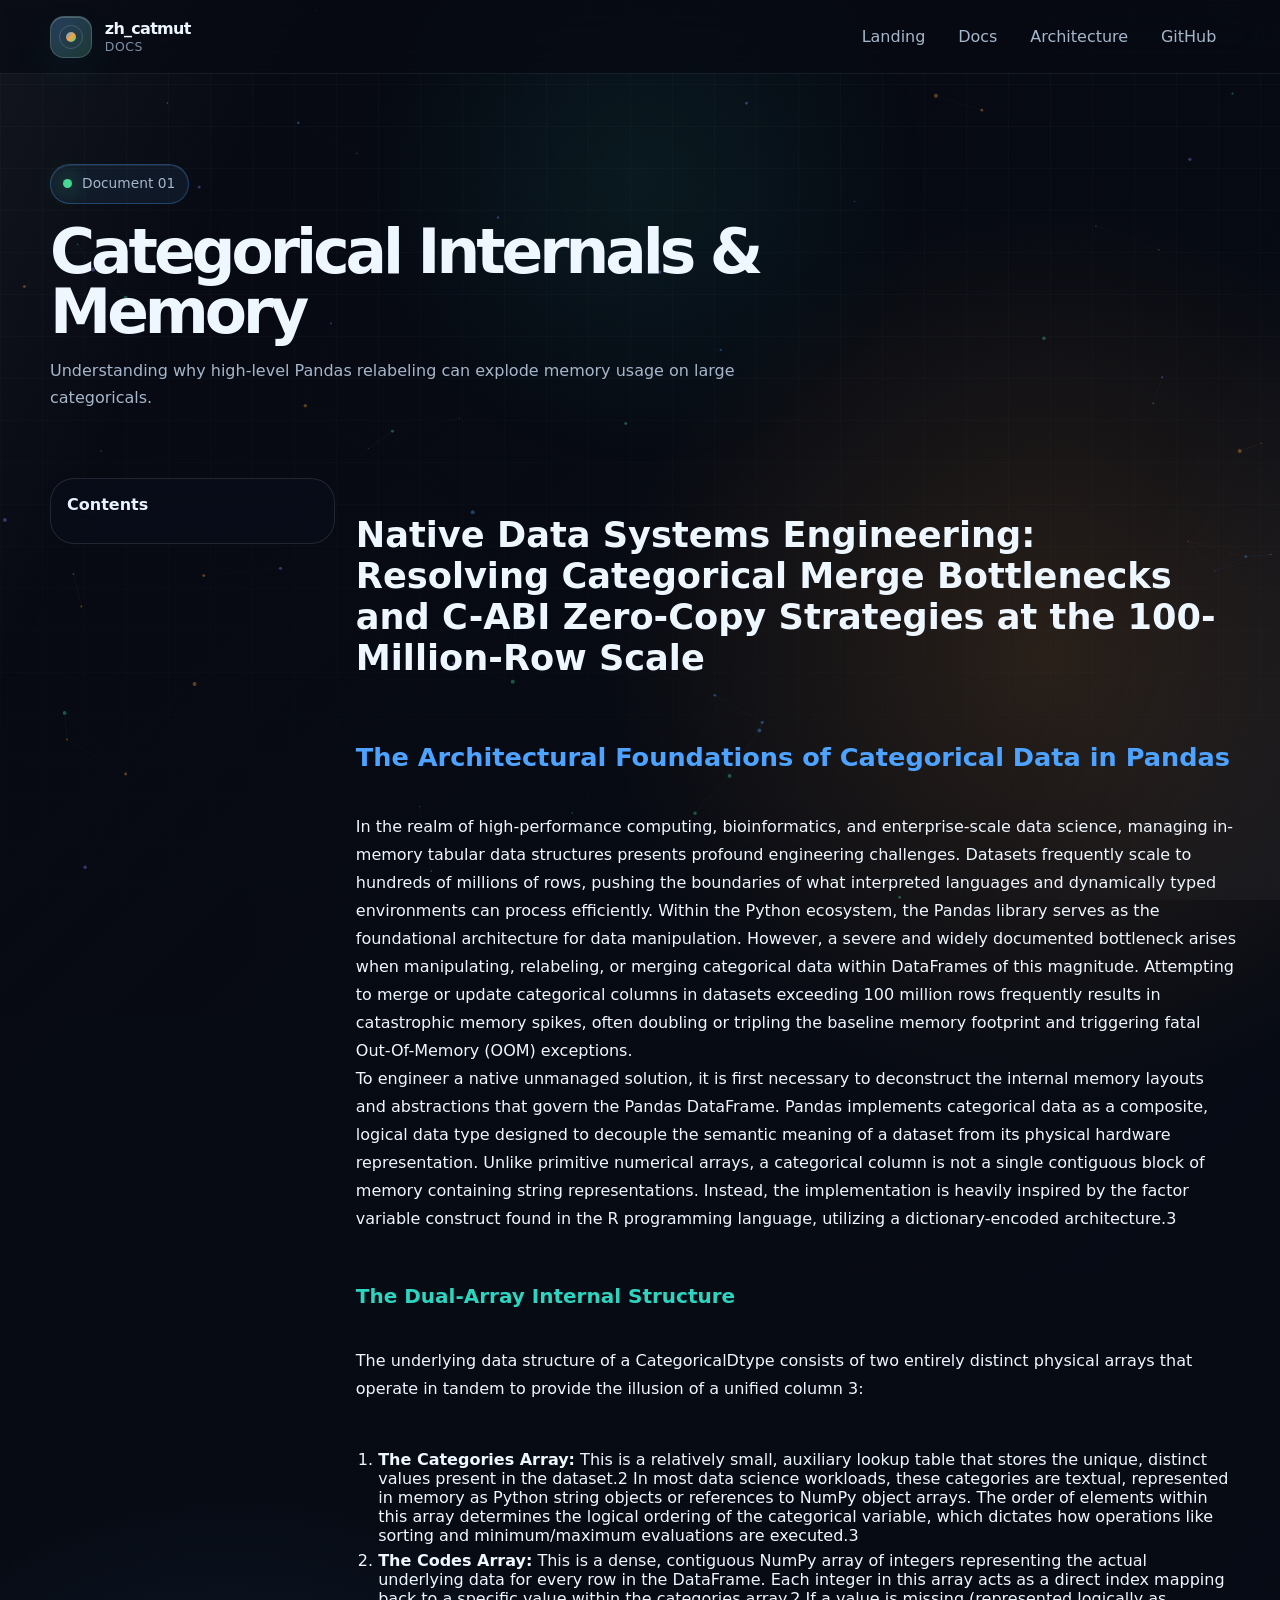
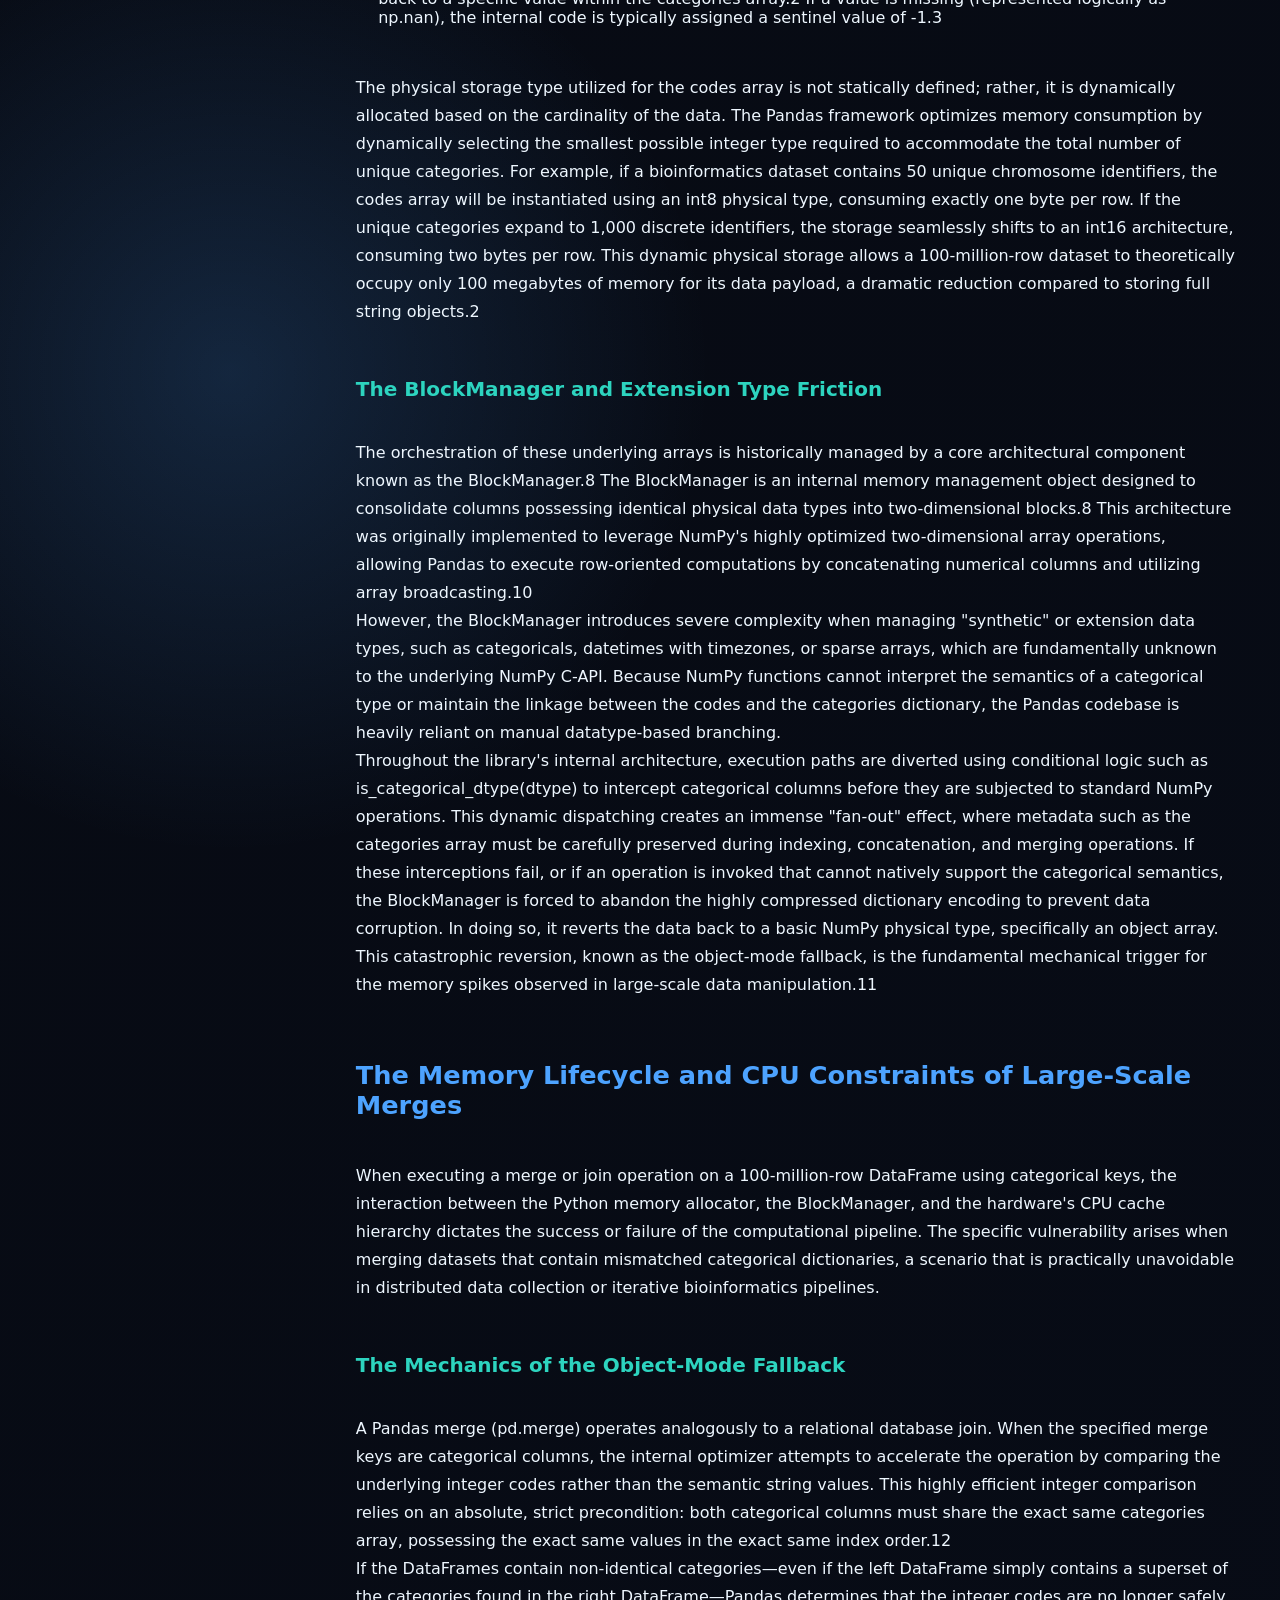
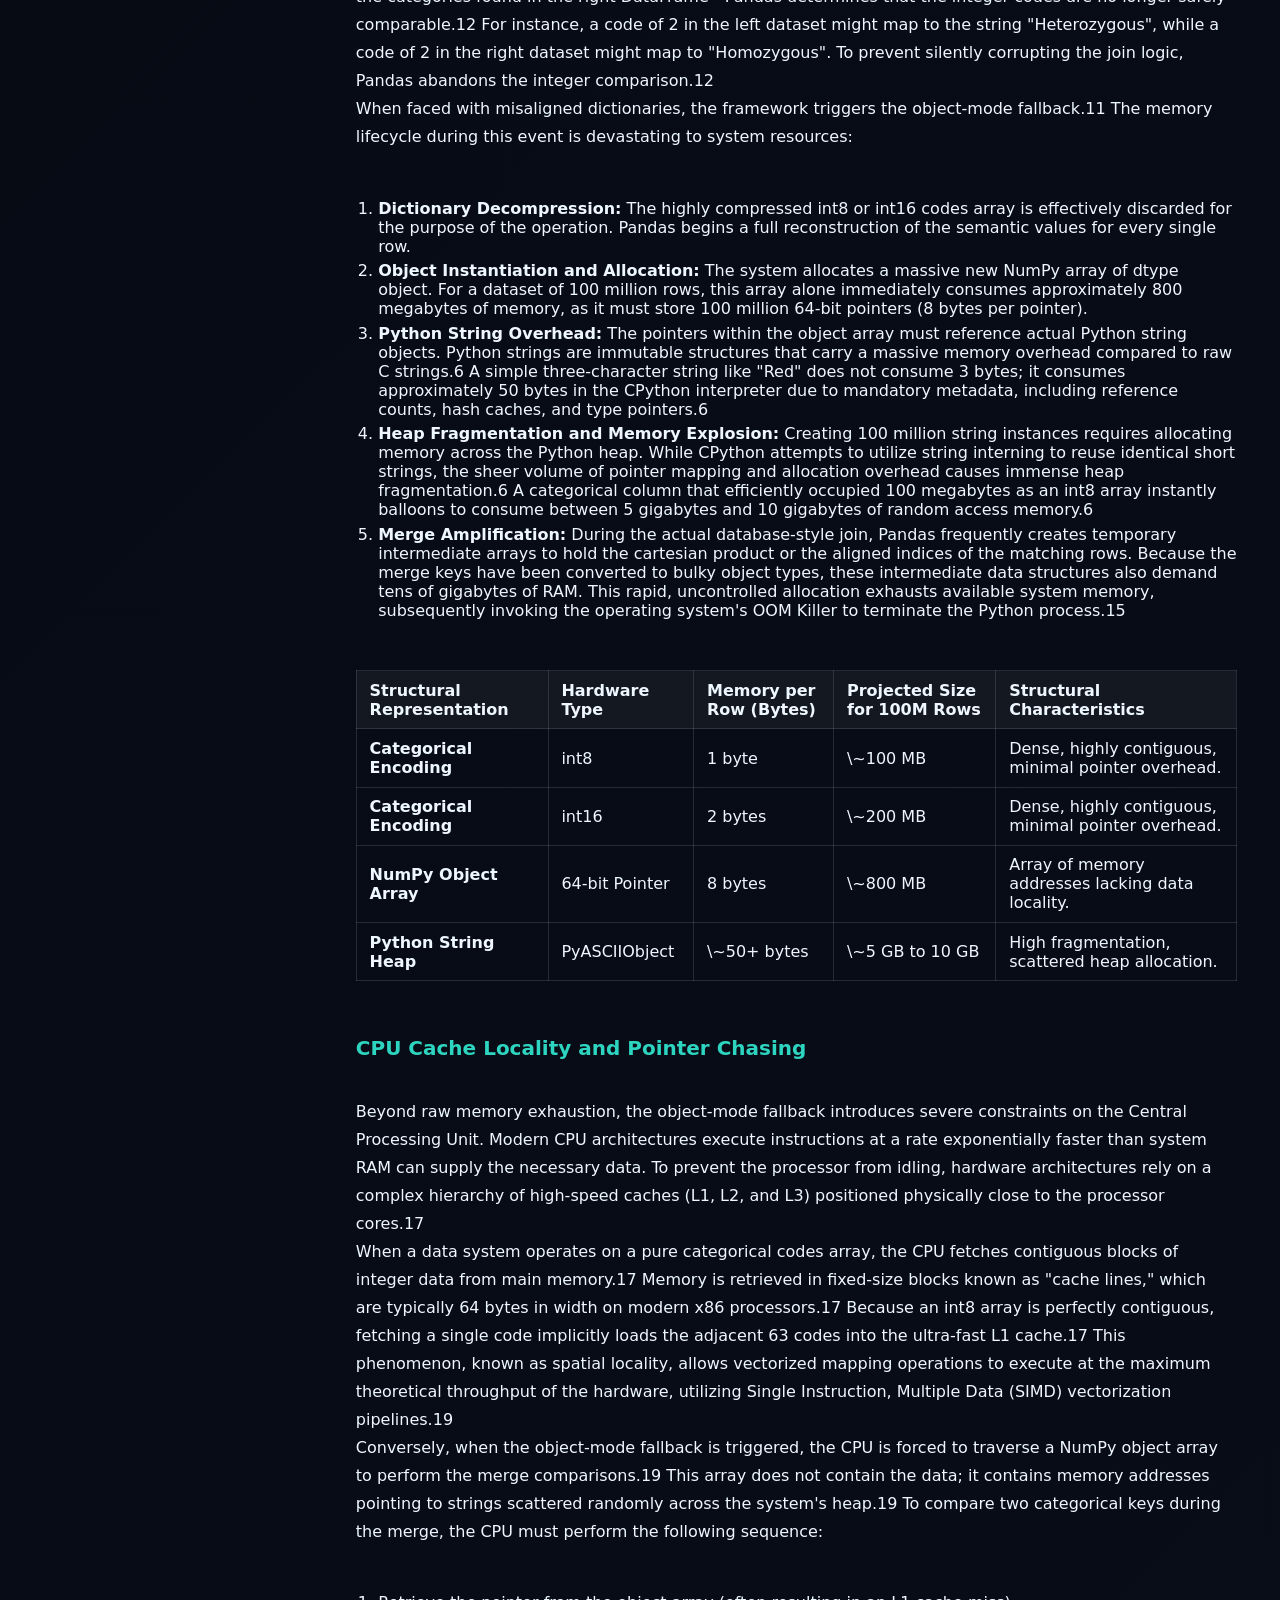
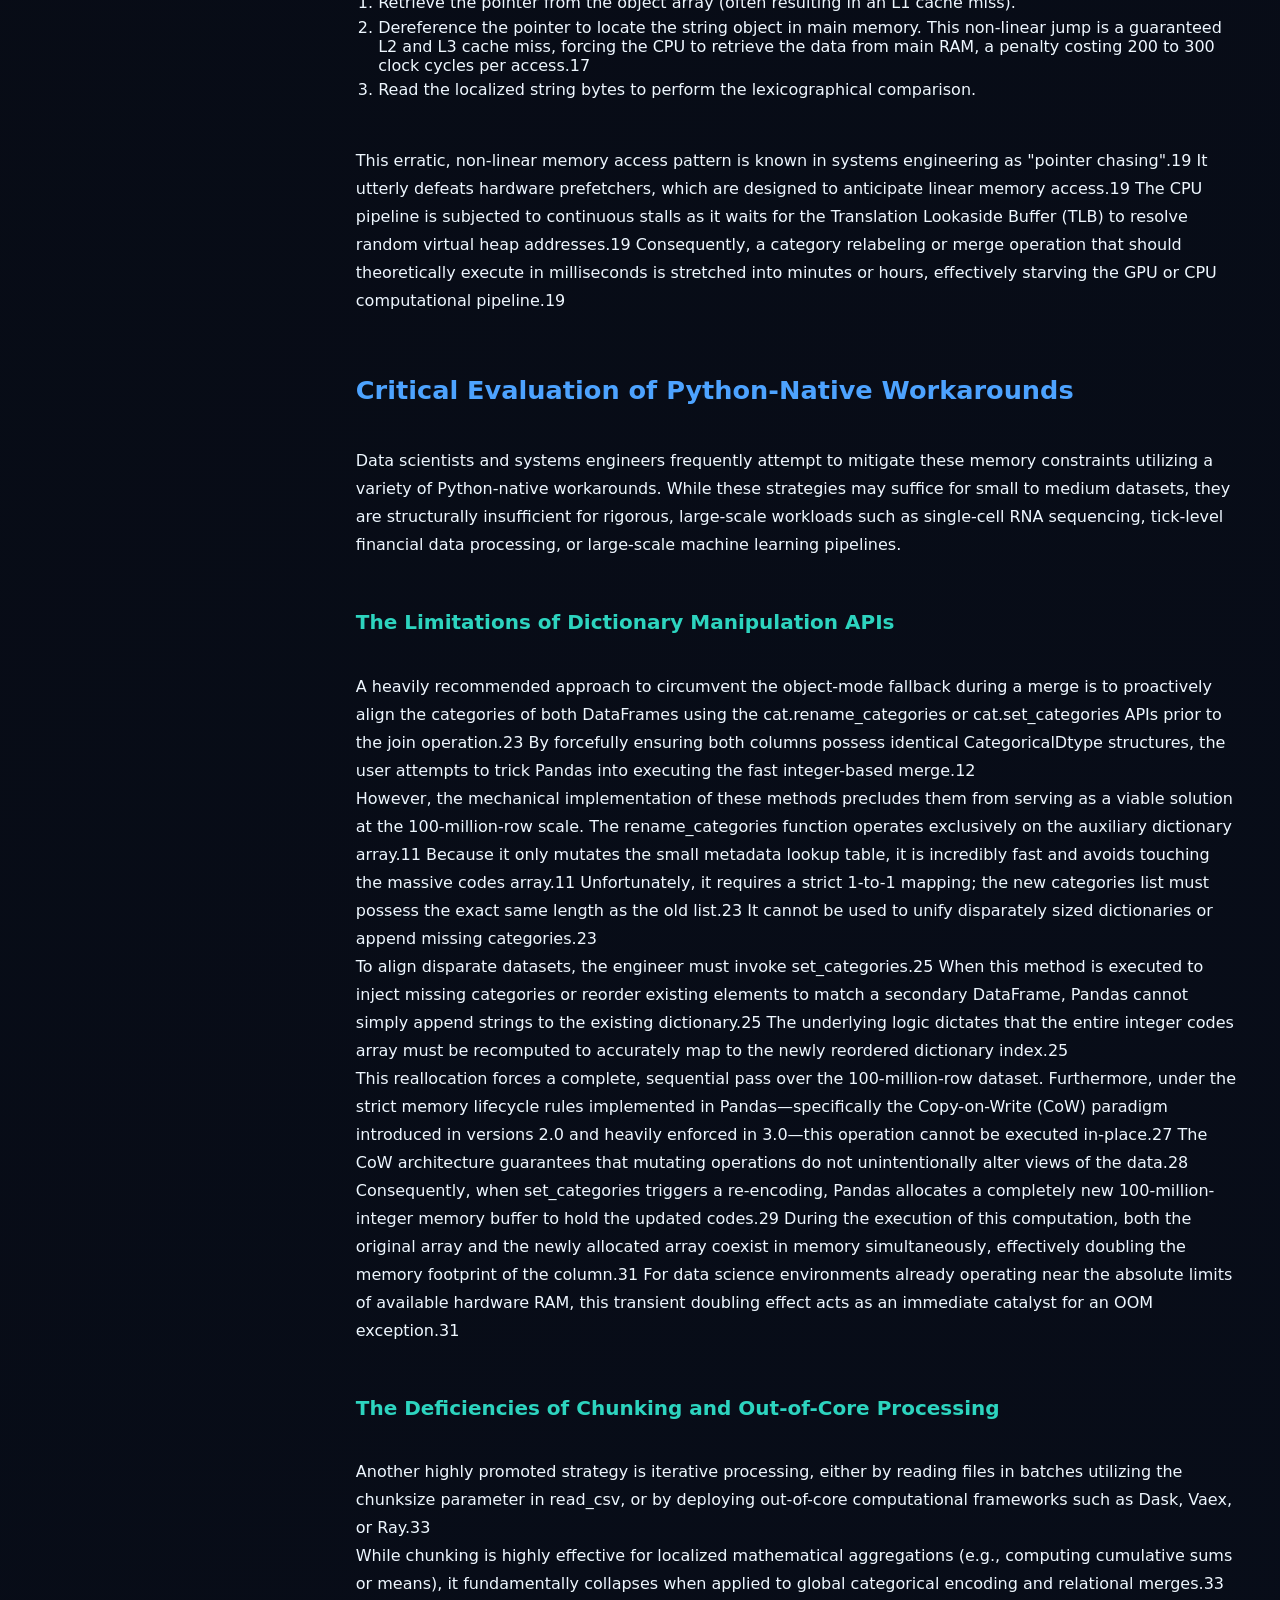
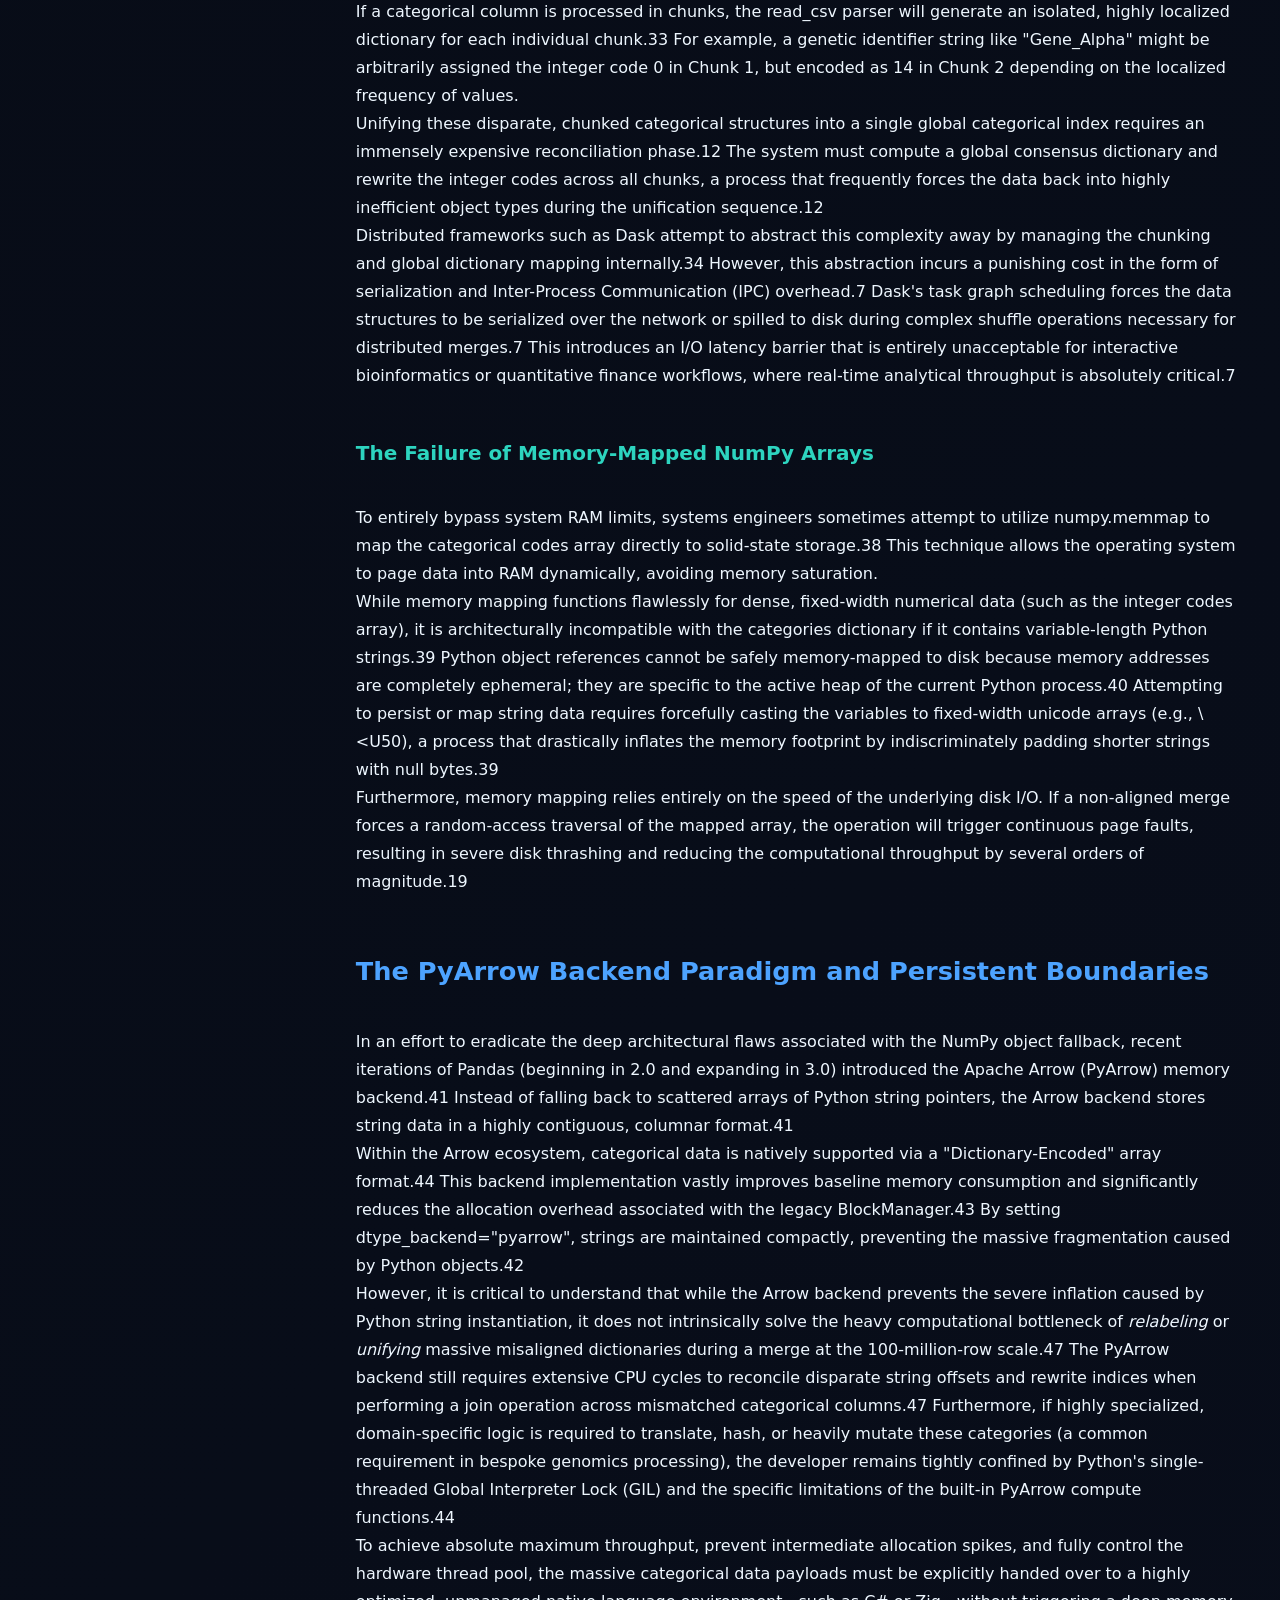
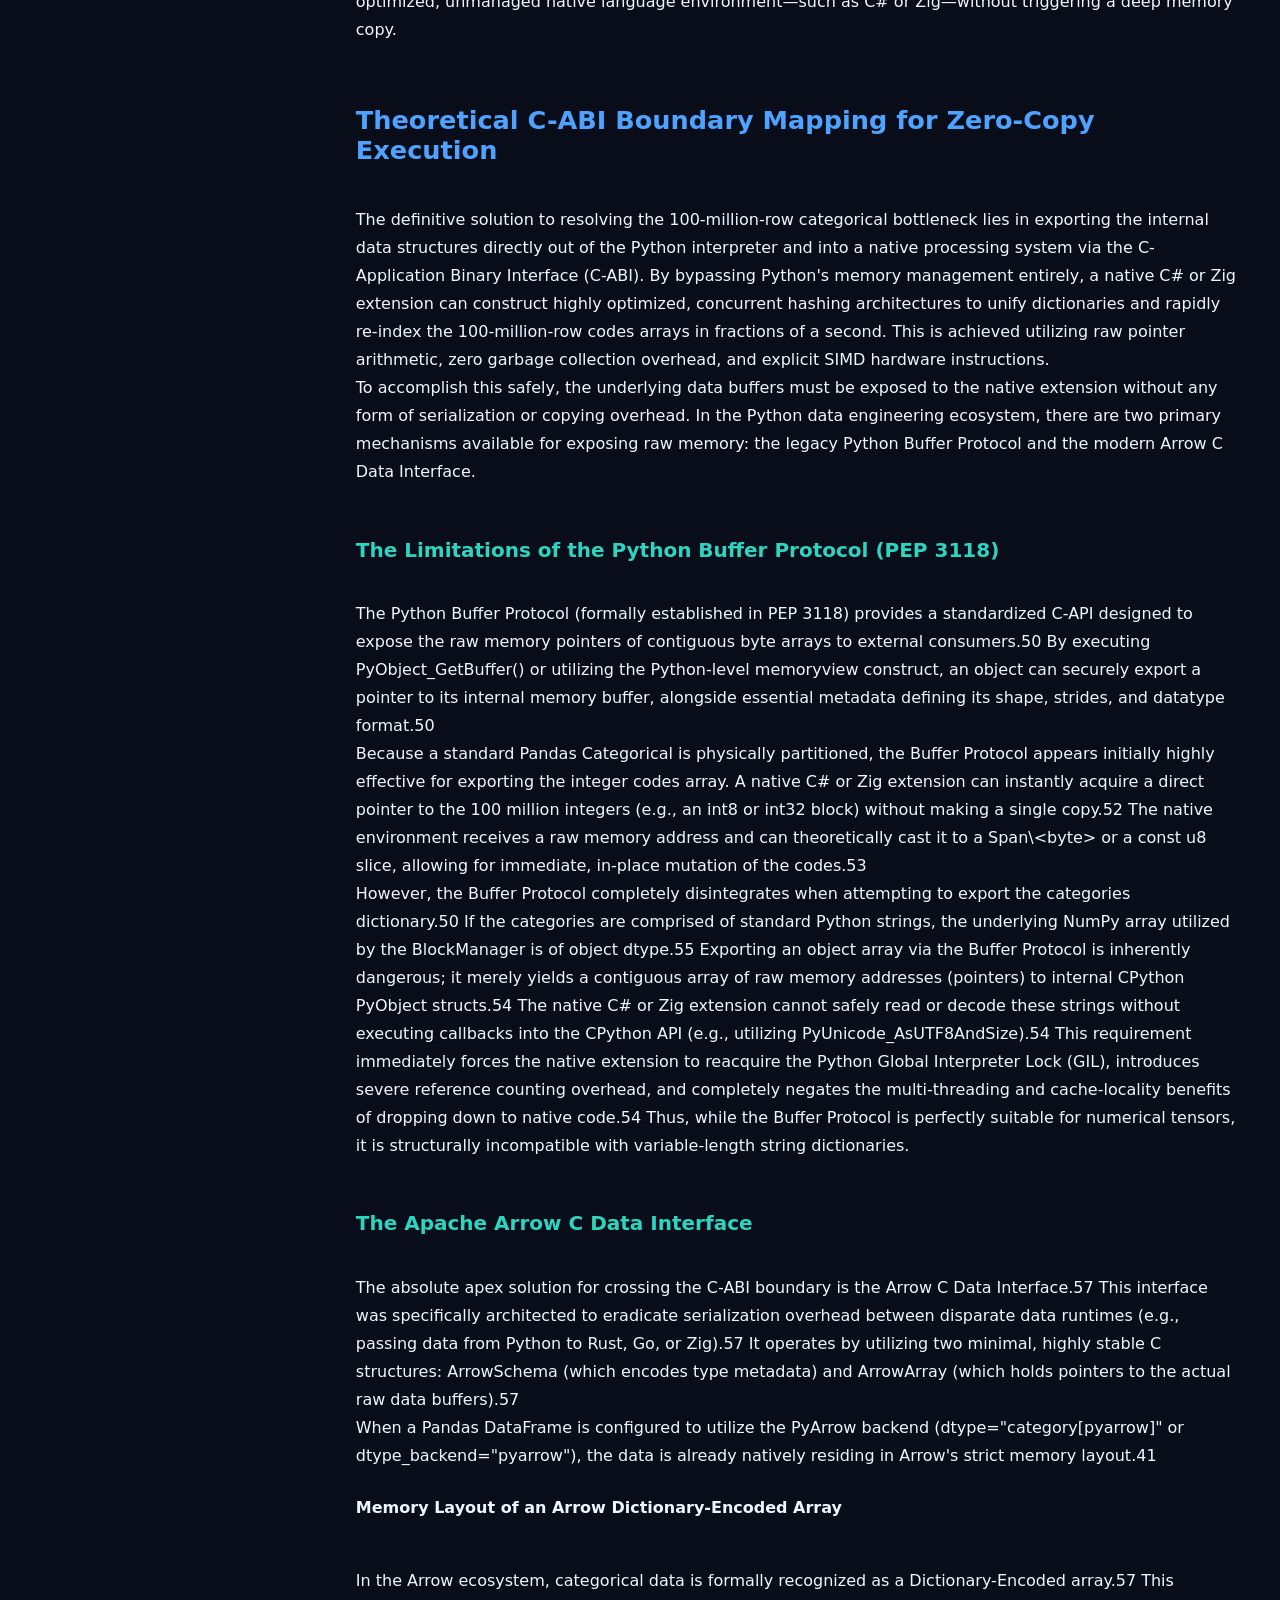
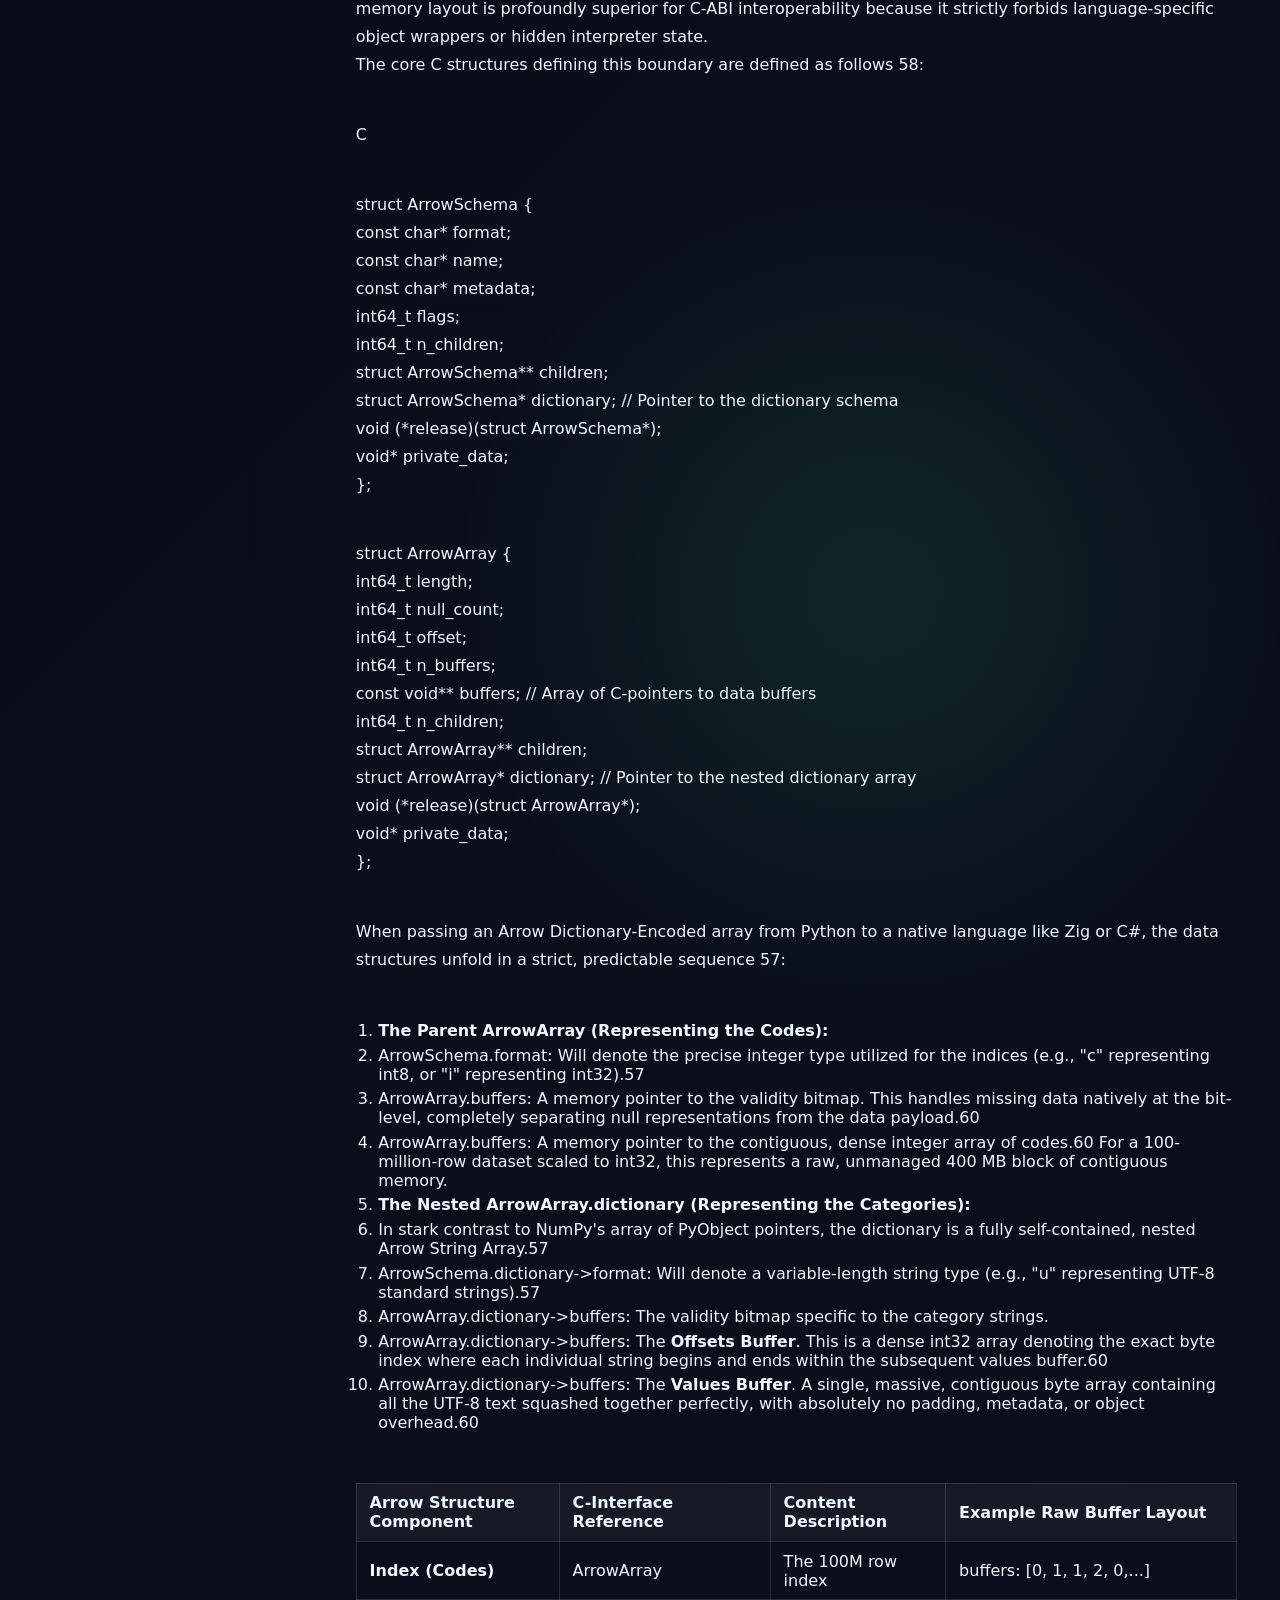
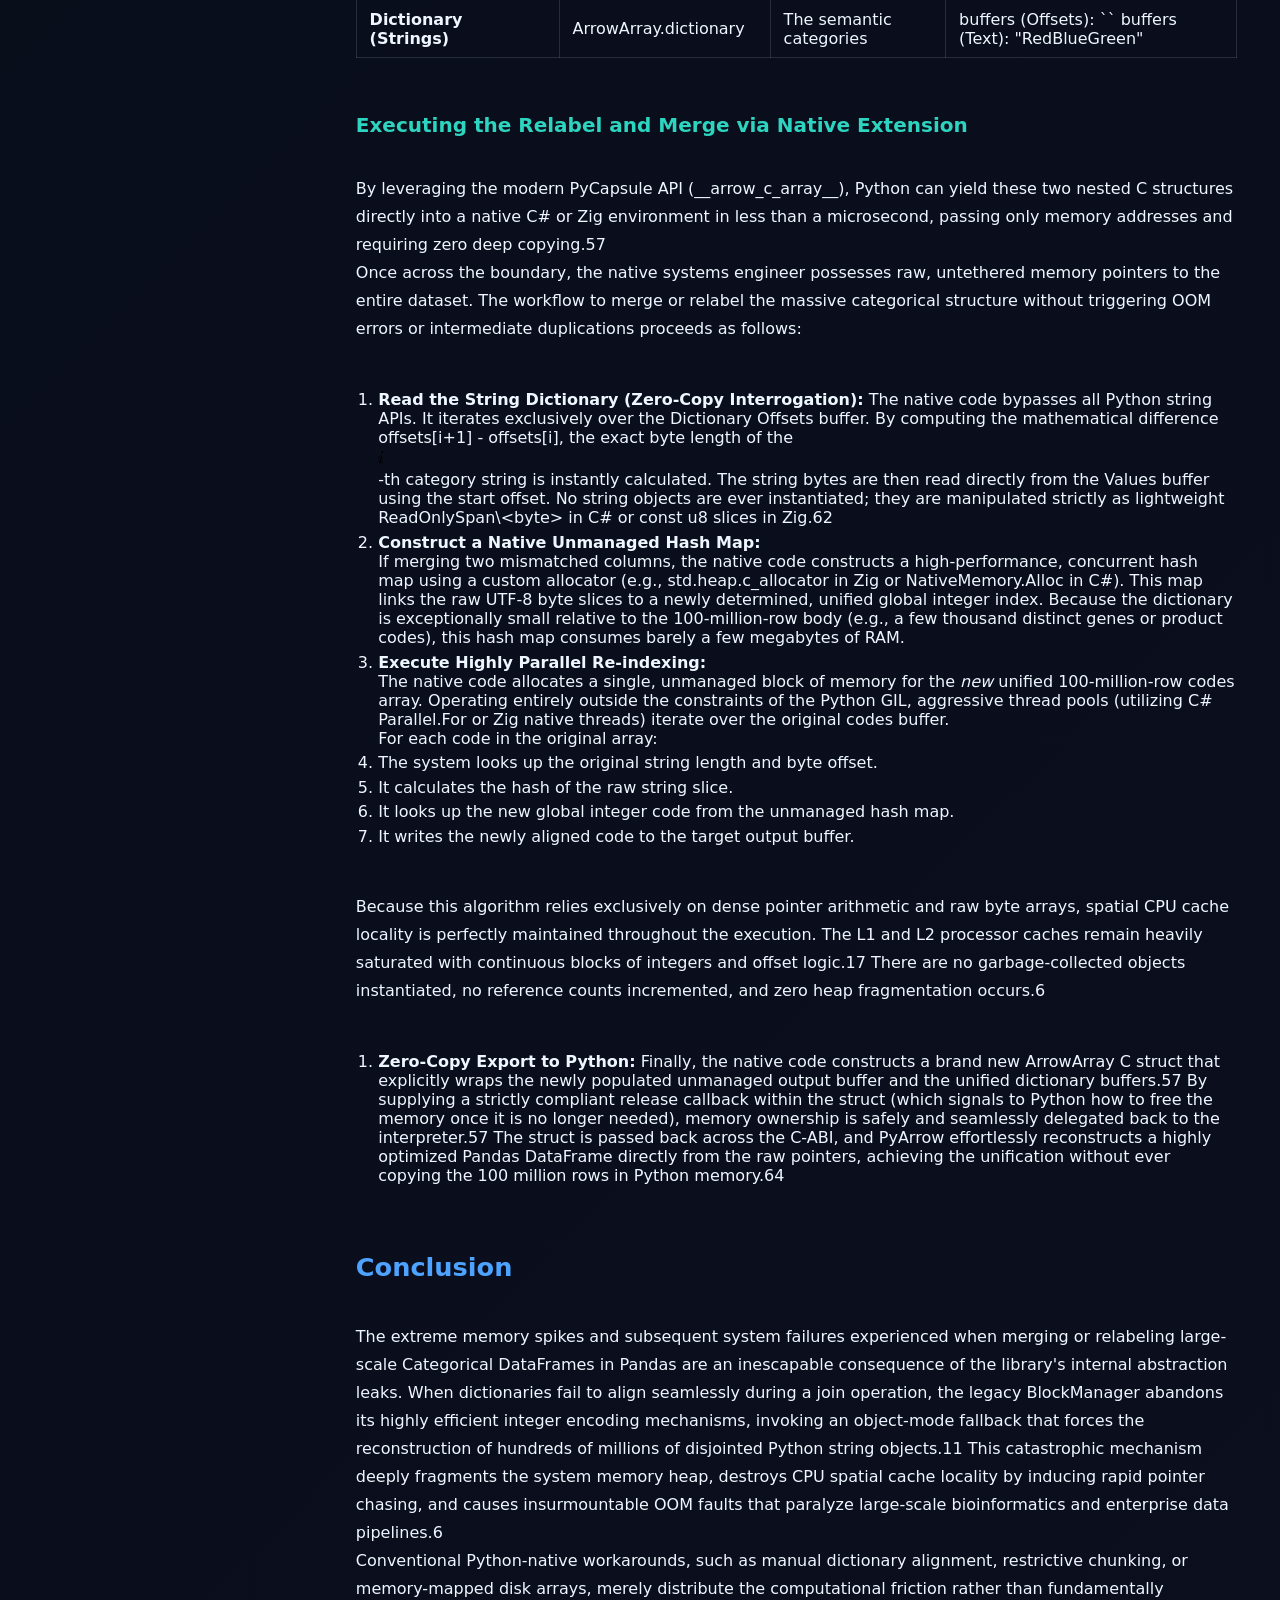
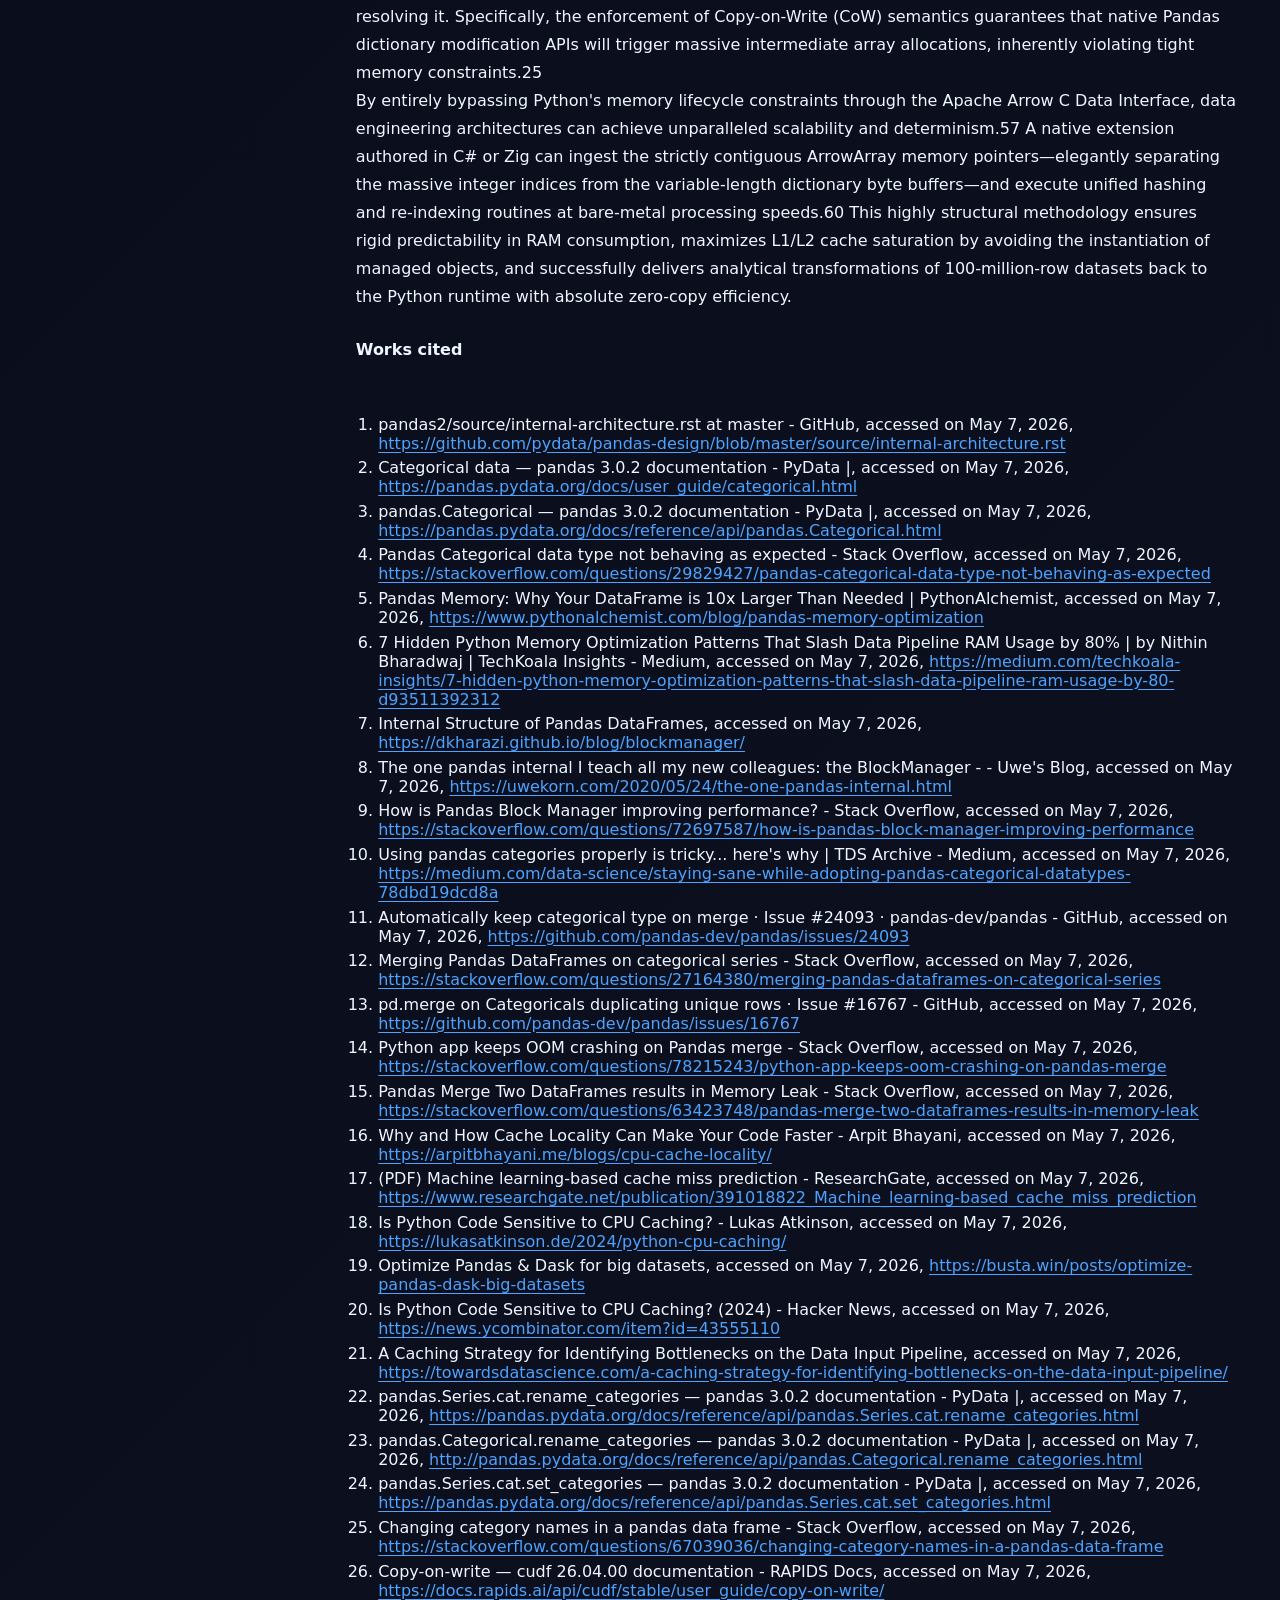
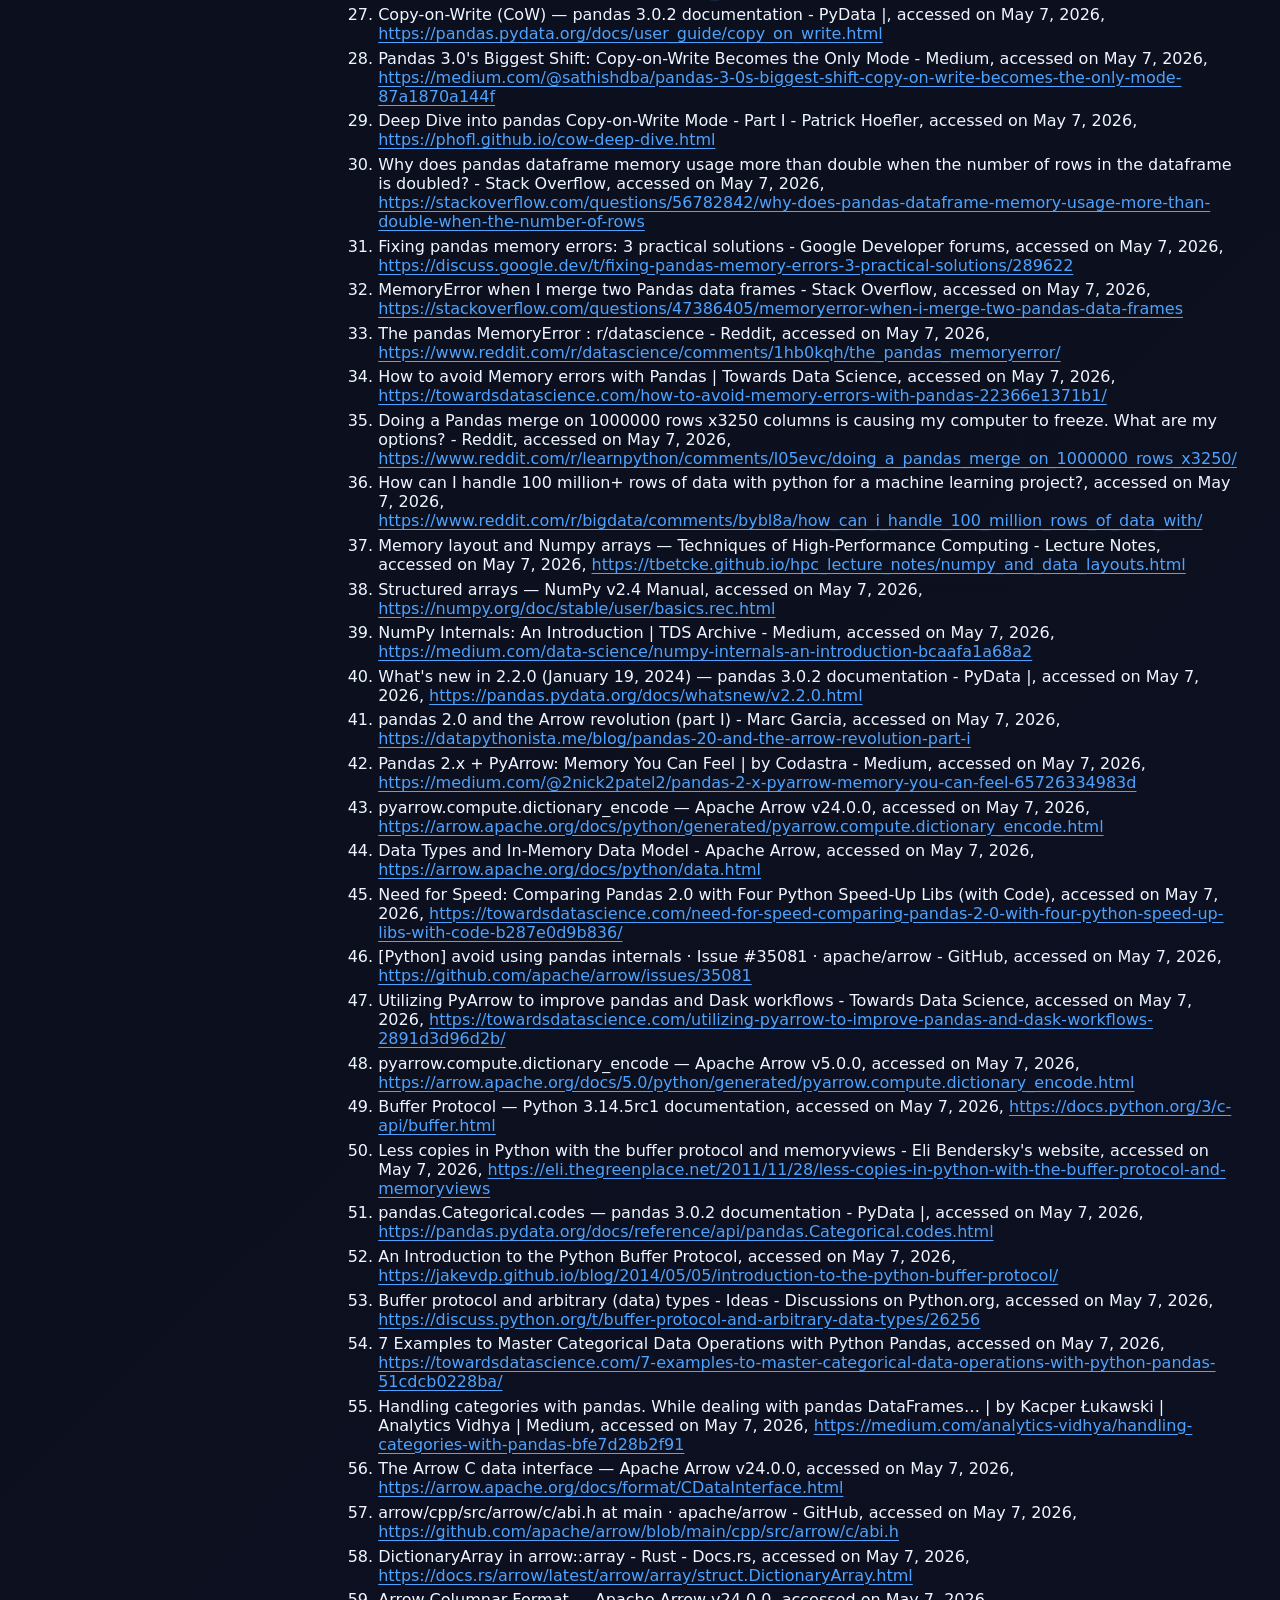
==== commit 9f2b5582: "Switch project to Apache-2.0 license Publish the license in package metadata and surface creator pro" ====
--- a/docs/01-categorical-internals-and-memory.html
+++ b/docs/01-categorical-internals-and-memory.html
@@ -348,6 +348,9 @@
             <a href="docs.html">Docs</a>
             <a href="architecture.html">Architecture</a>
             <a href="index.html">Landing</a>
+            <a href="https://github.com/mohamedhossammohamed" target="_blank" rel="noopener">GitHub</a>
+            <a href="https://x.com/MohamedHz72007" target="_blank" rel="noopener">X</a>
+            <a href="https://www.apache.org/licenses/LICENSE-2.0" target="_blank" rel="noopener">Apache-2.0</a>
           </div>
         </div>
       </footer>
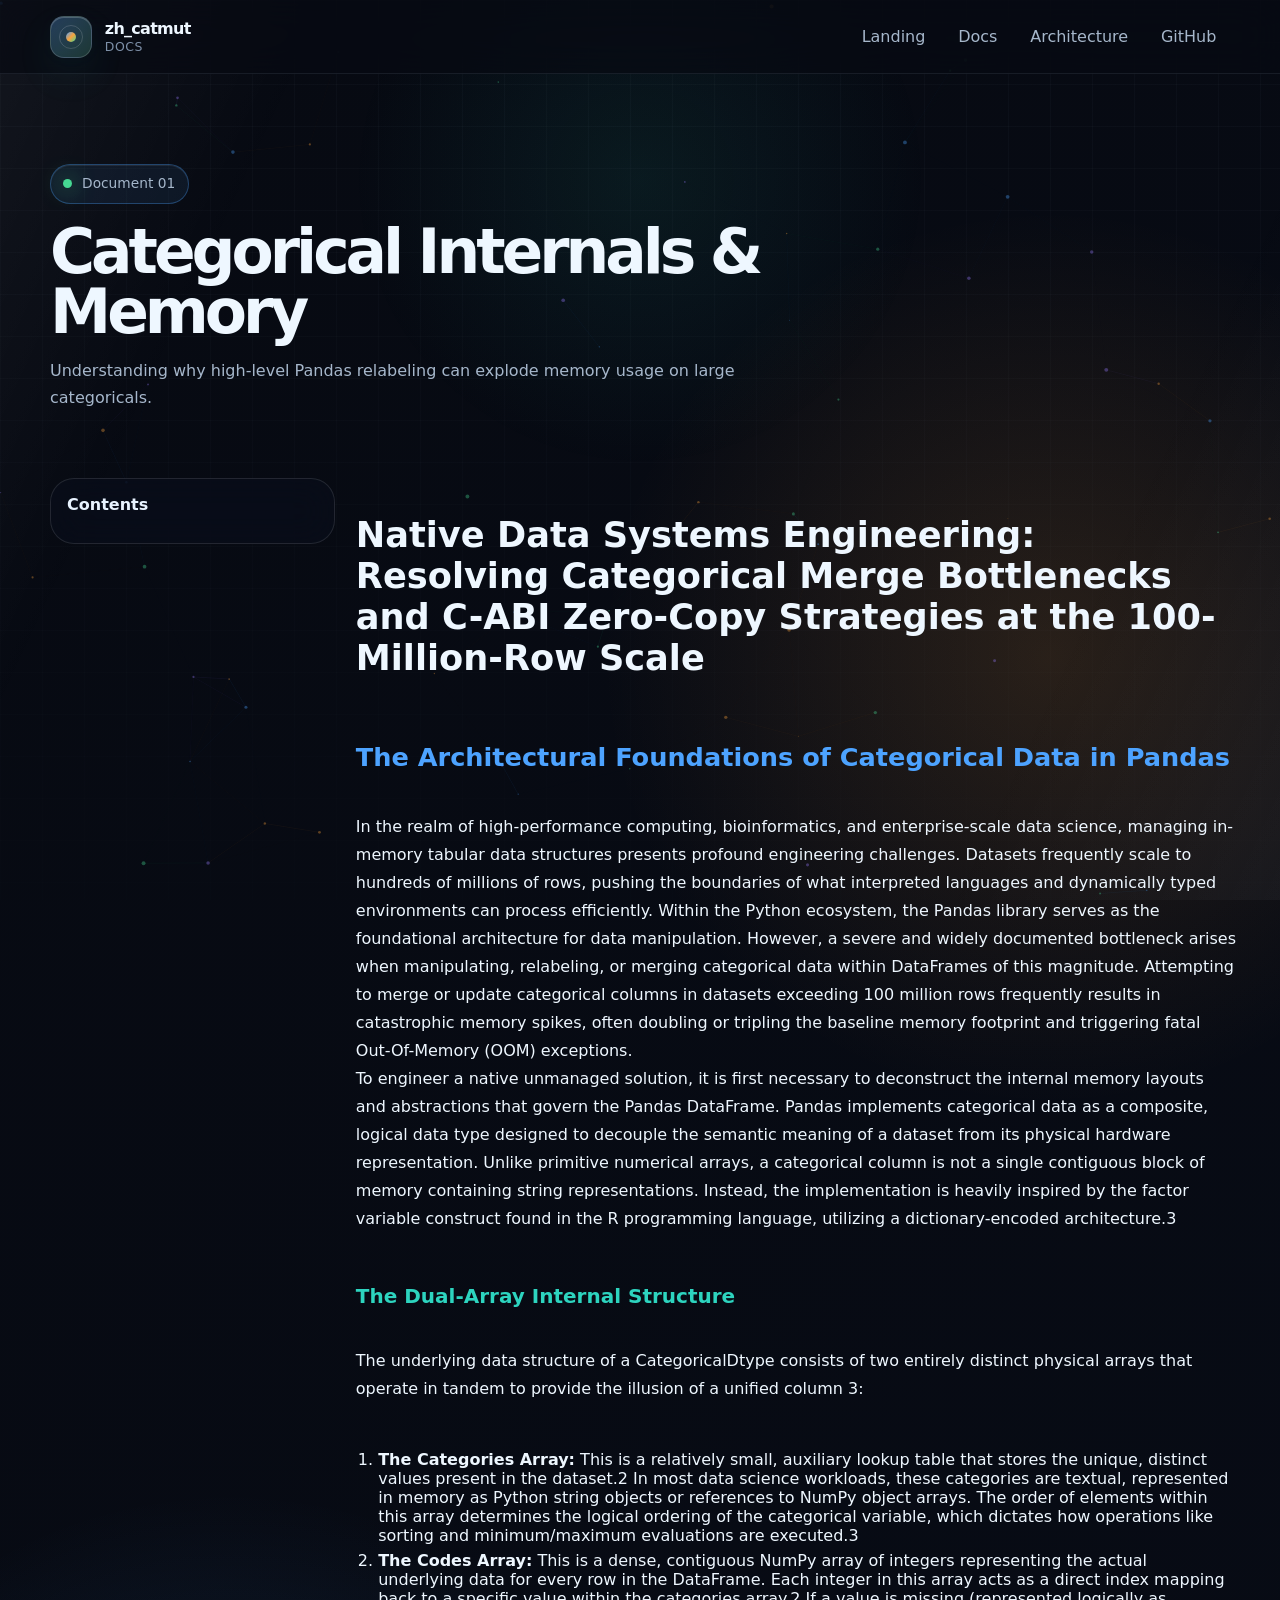
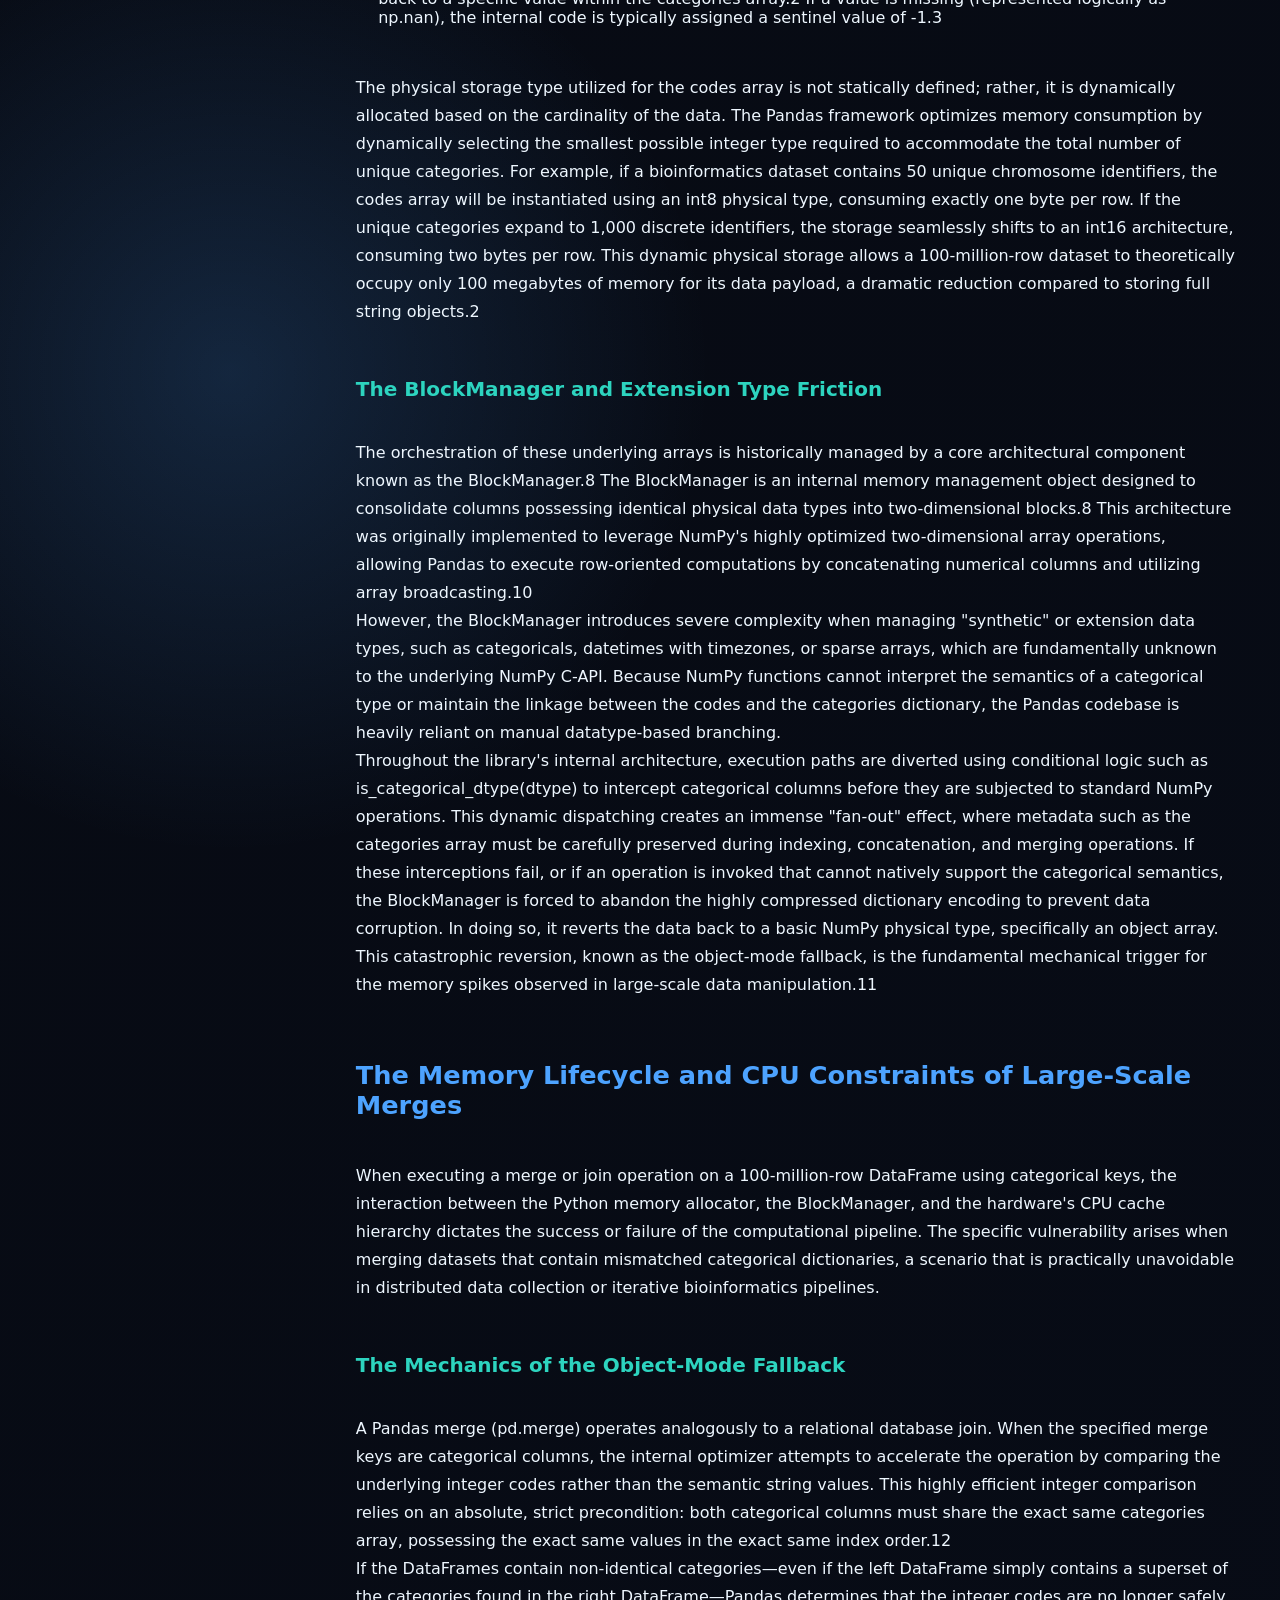
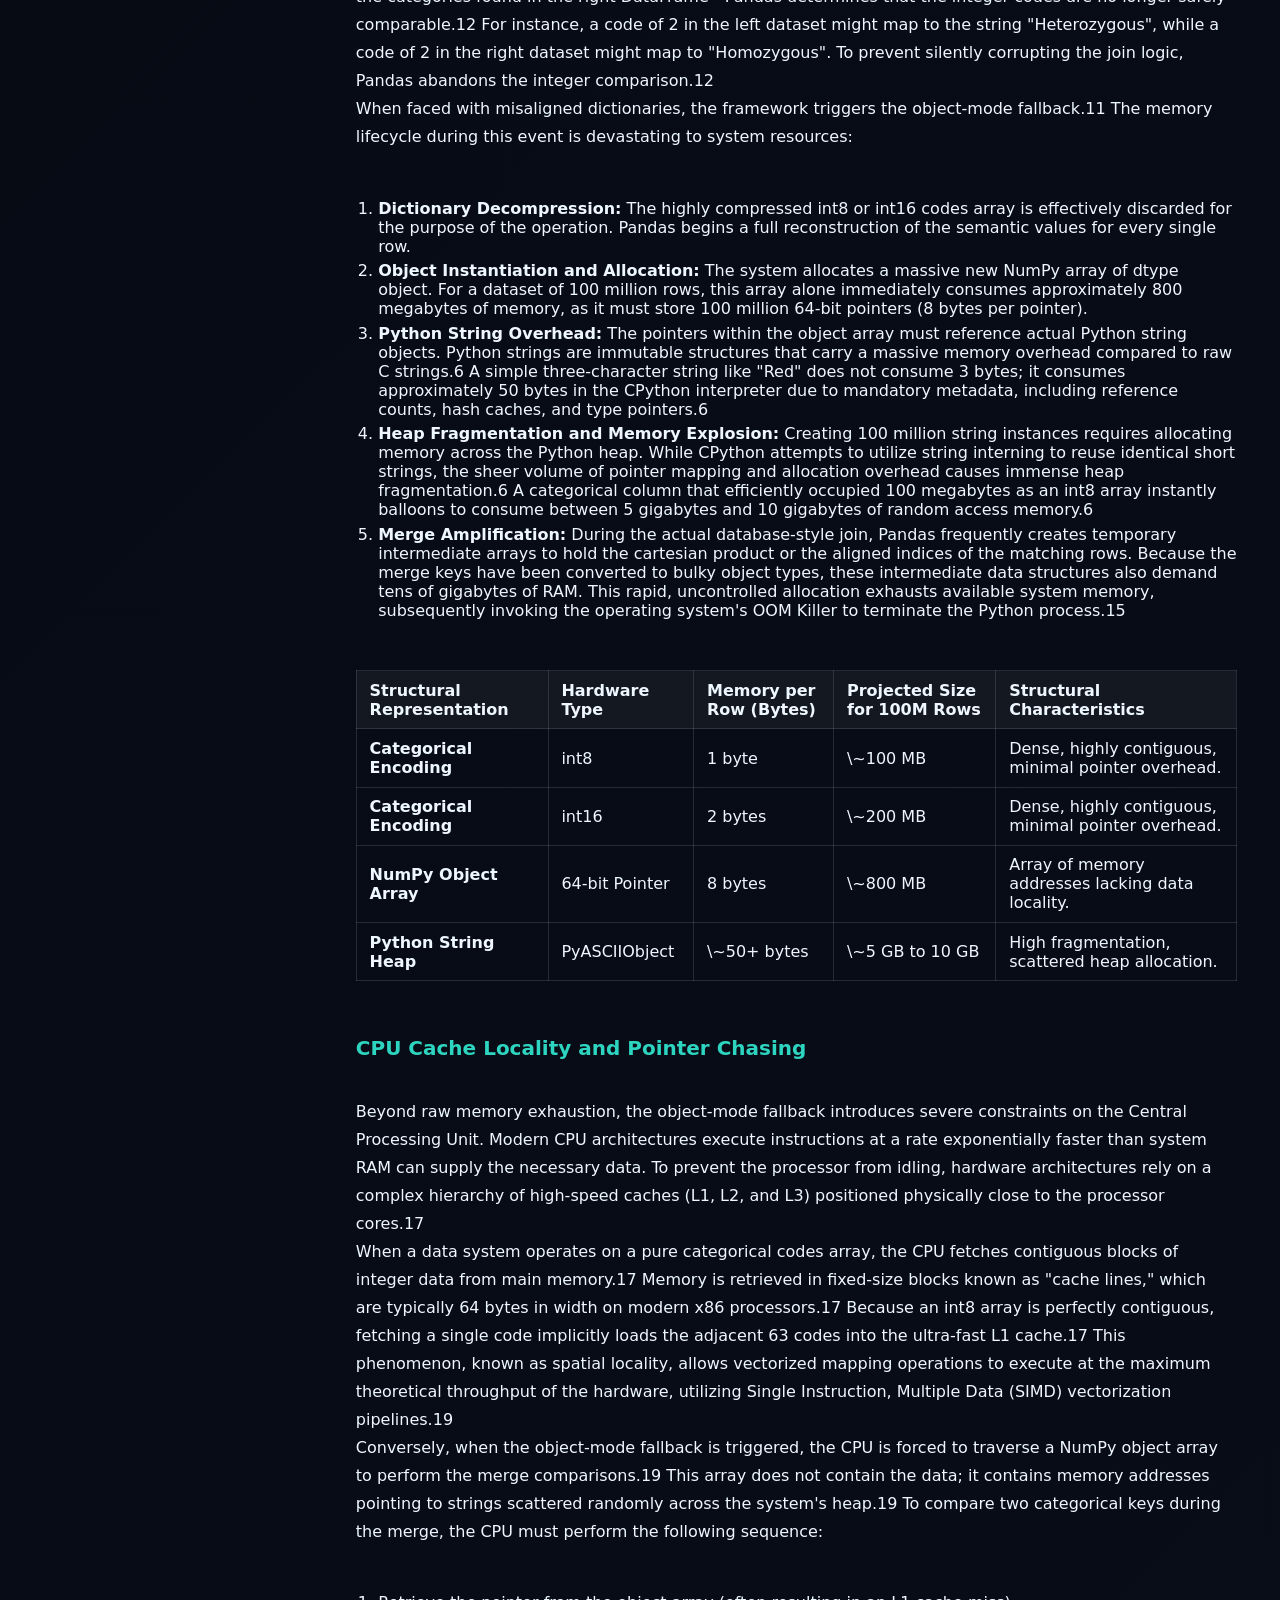
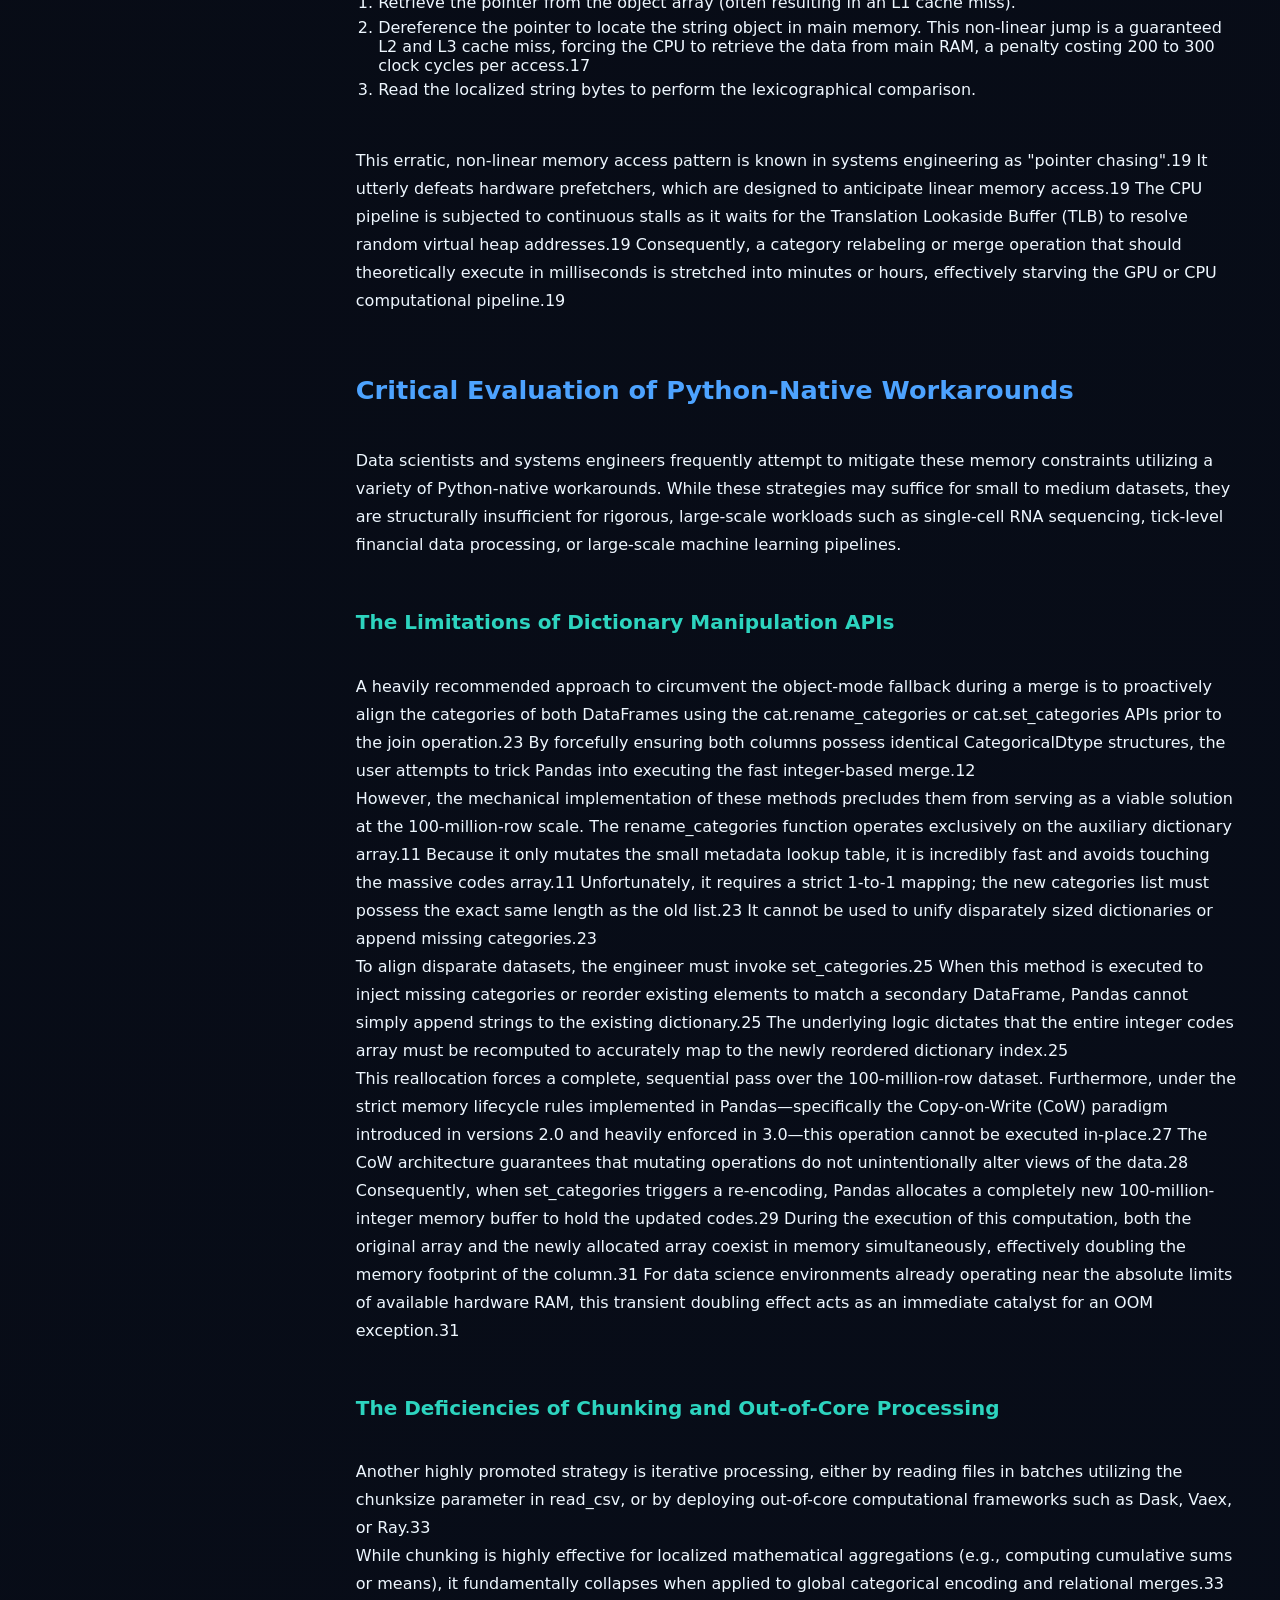
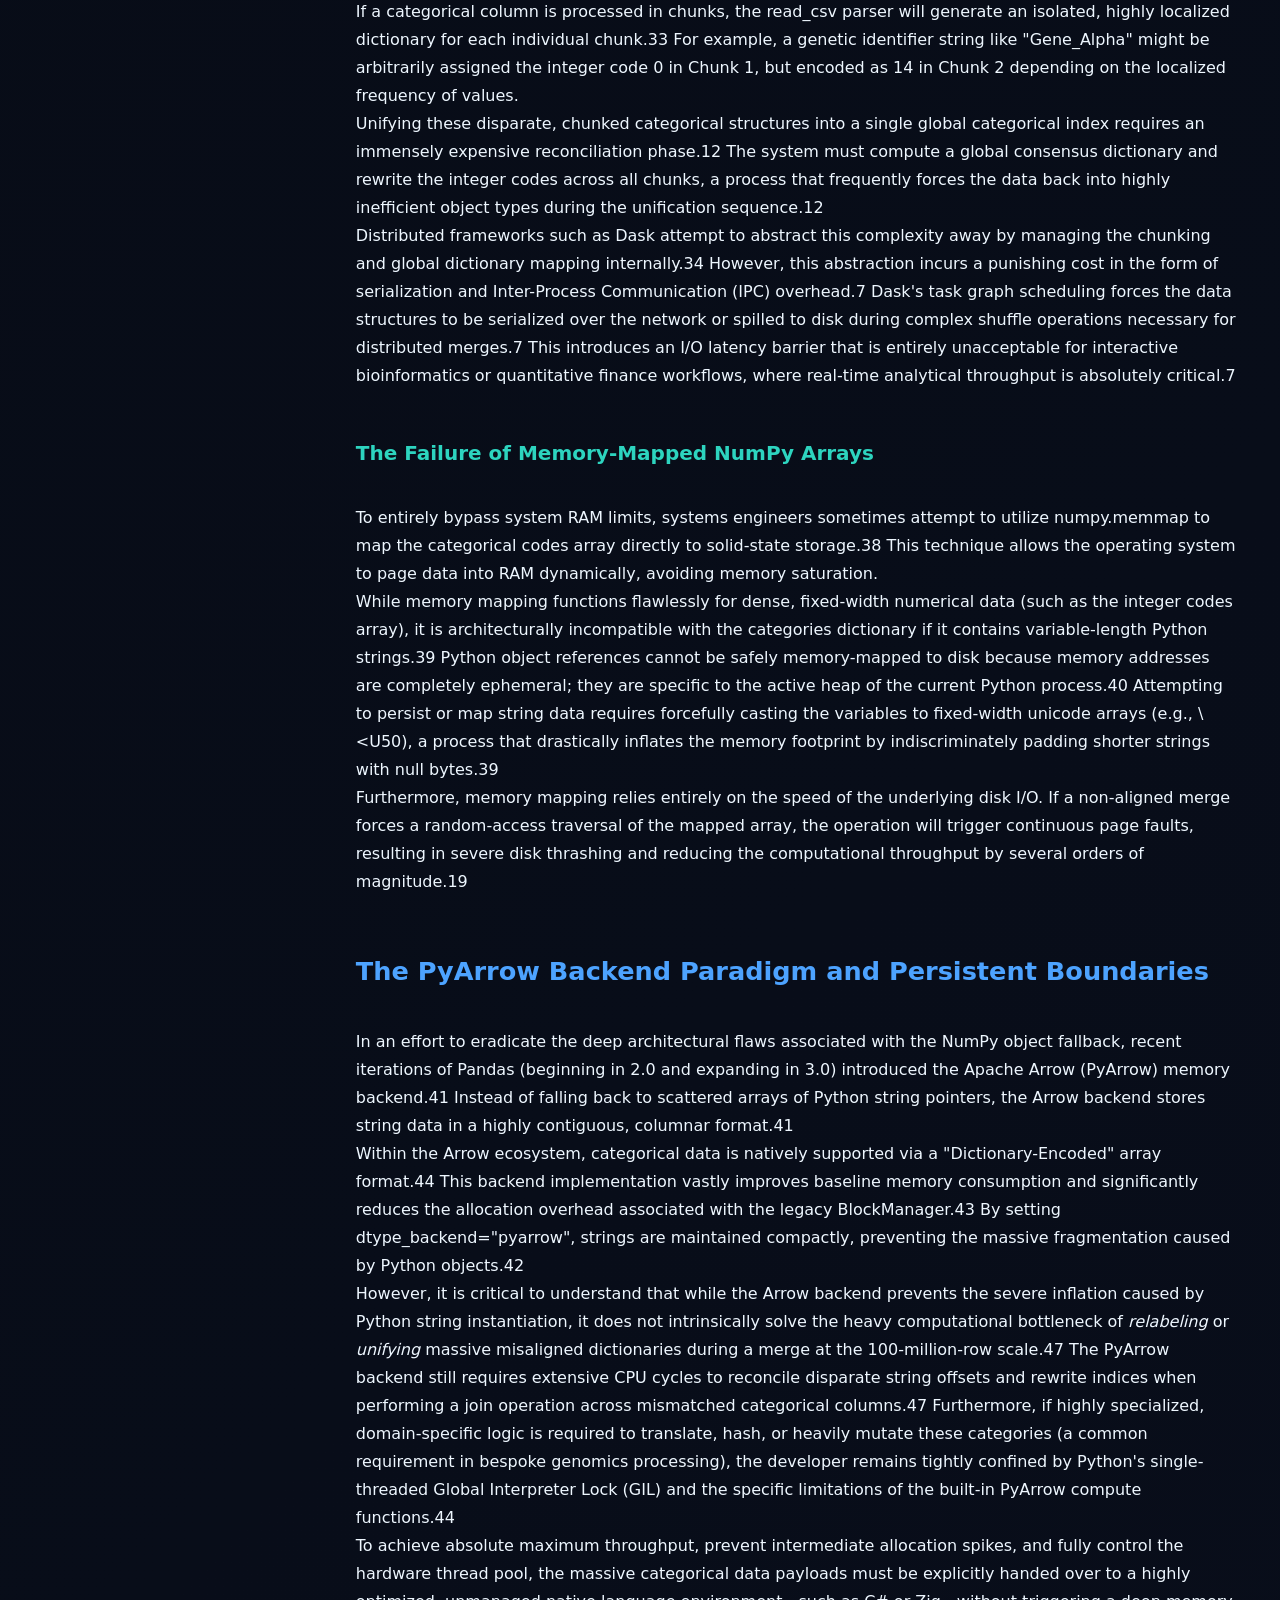
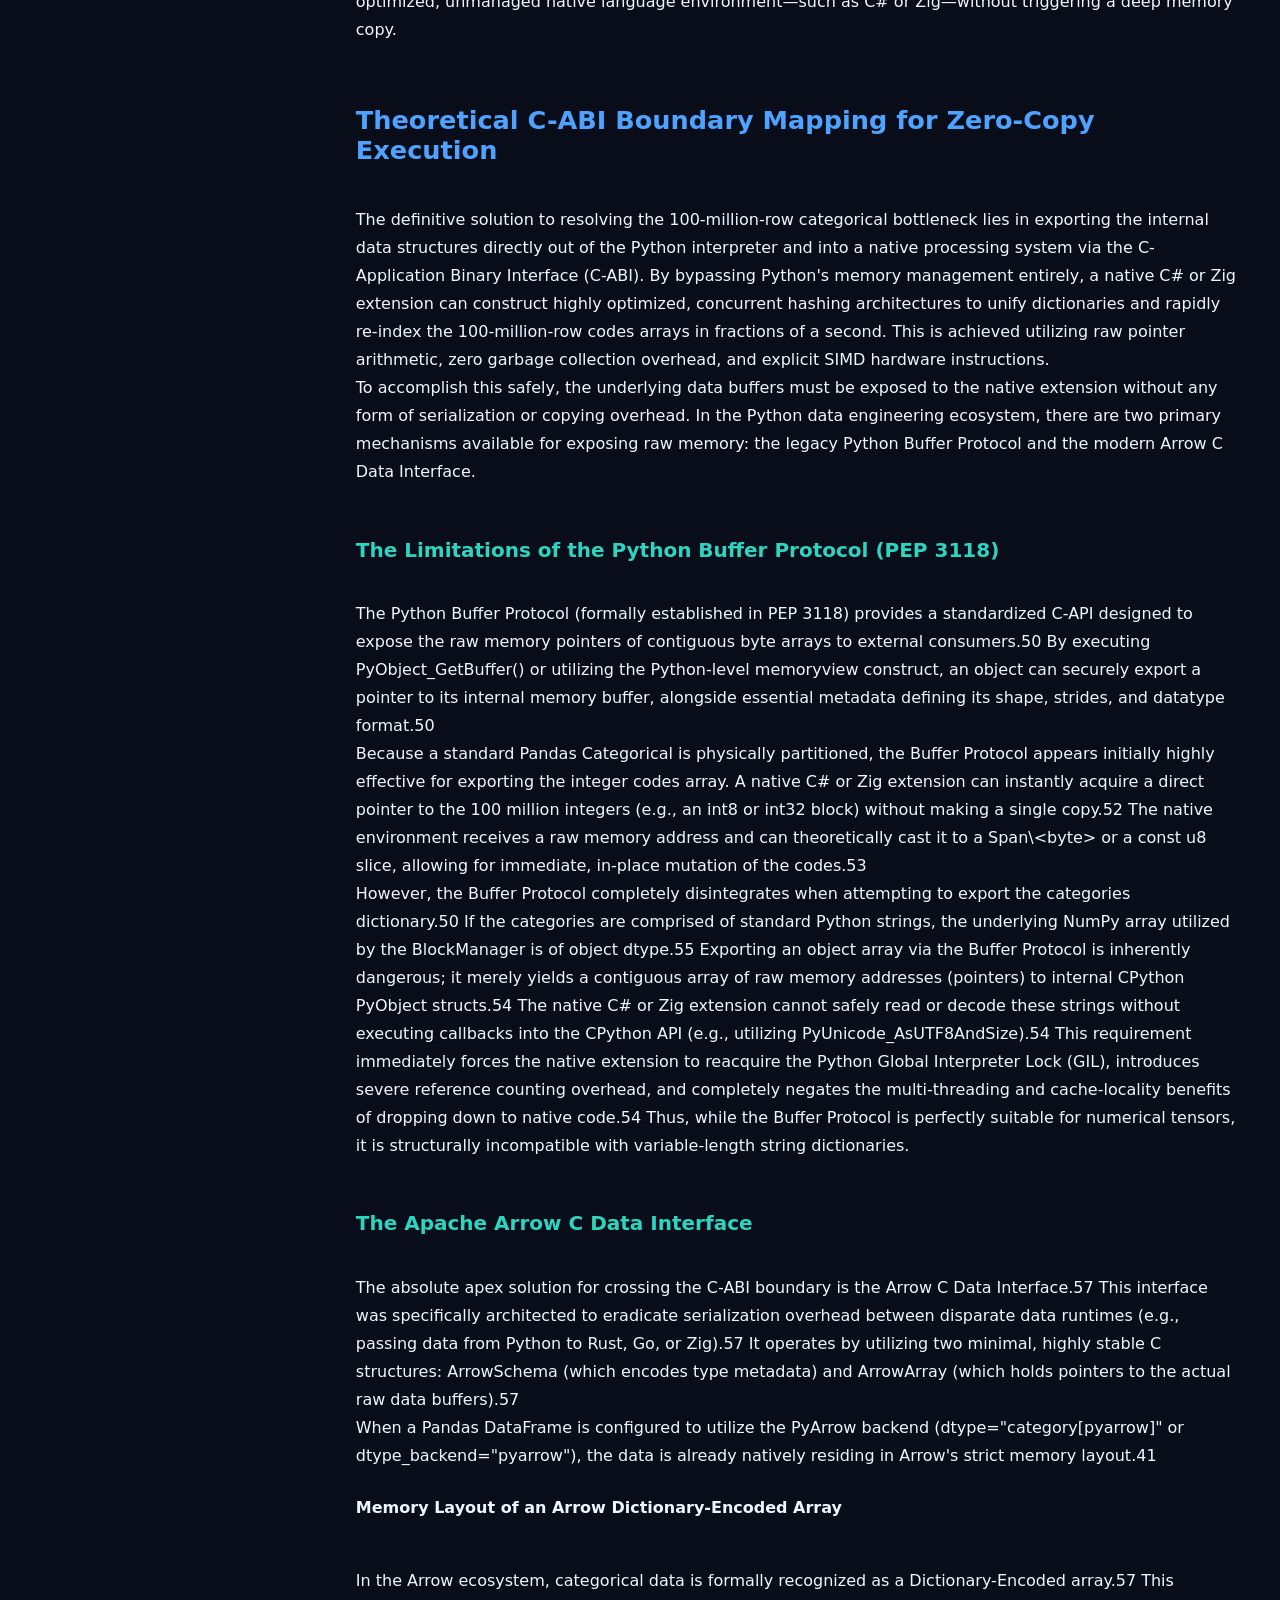
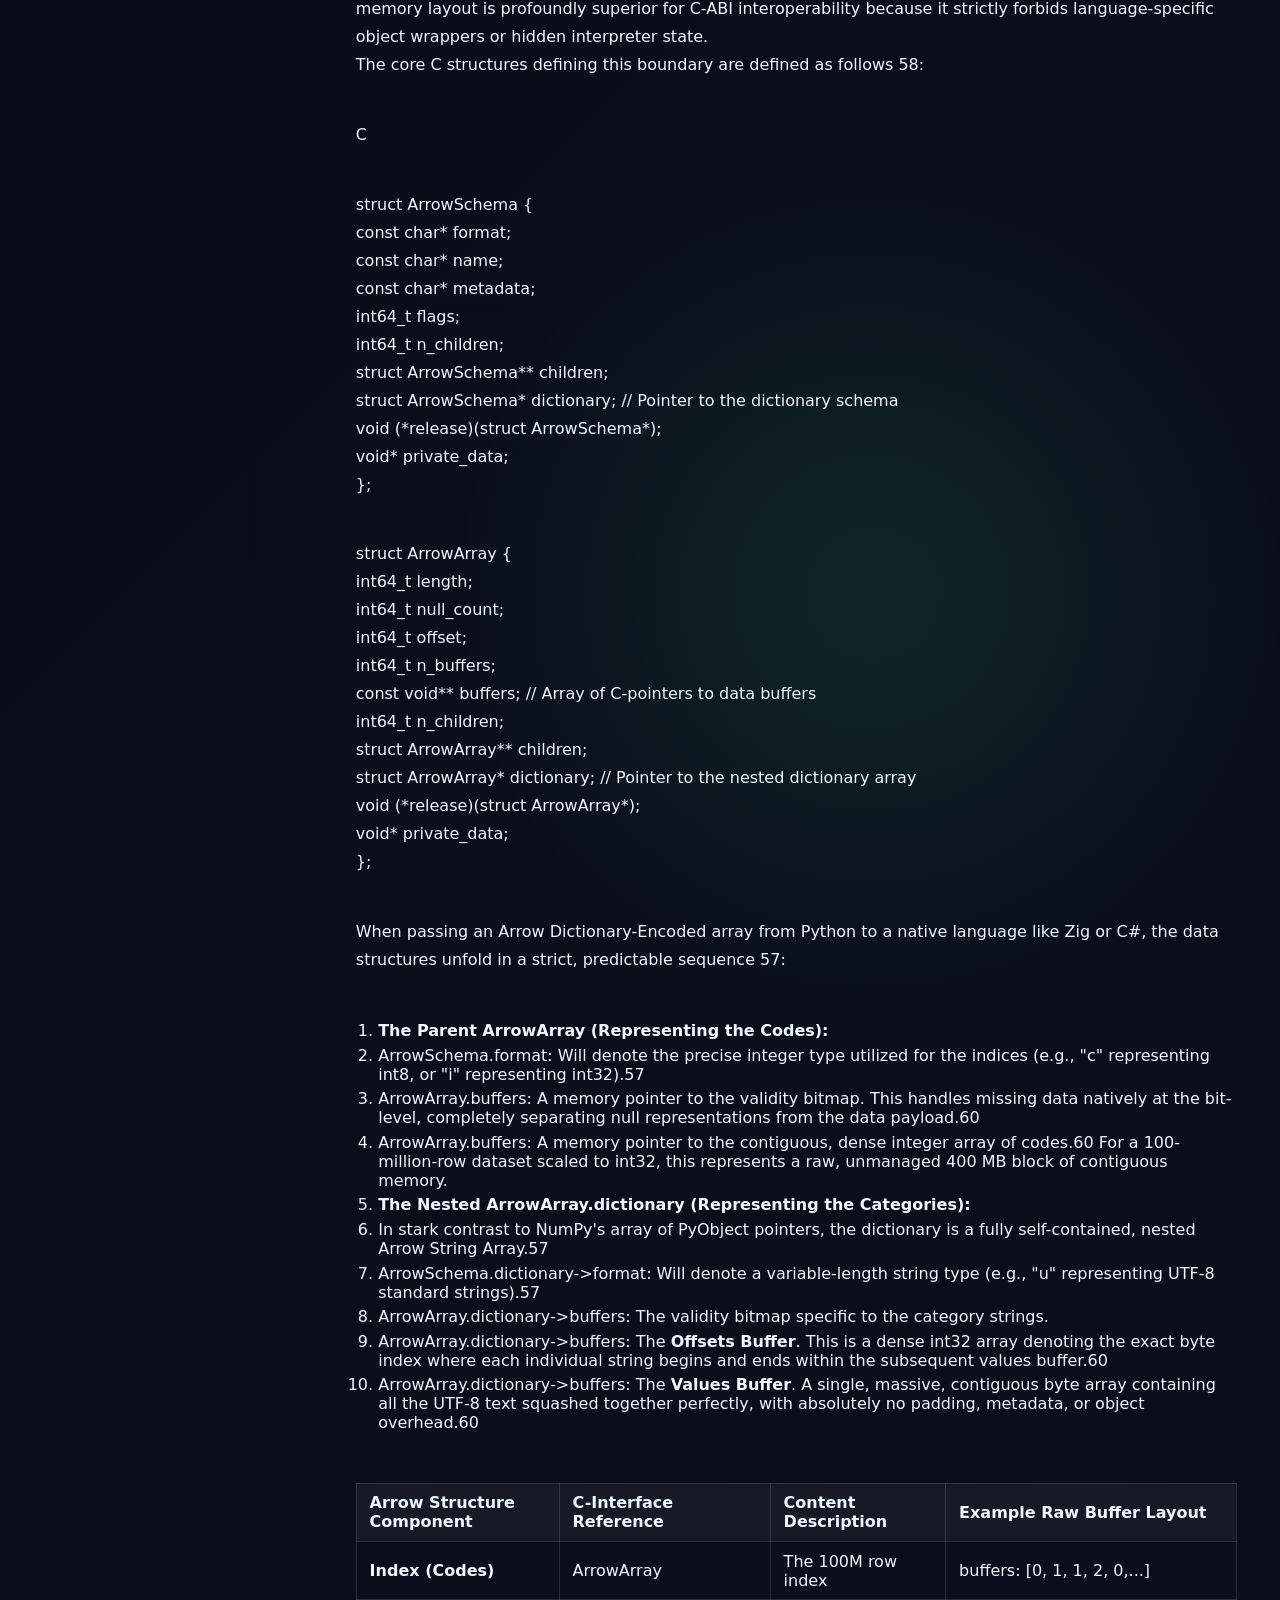
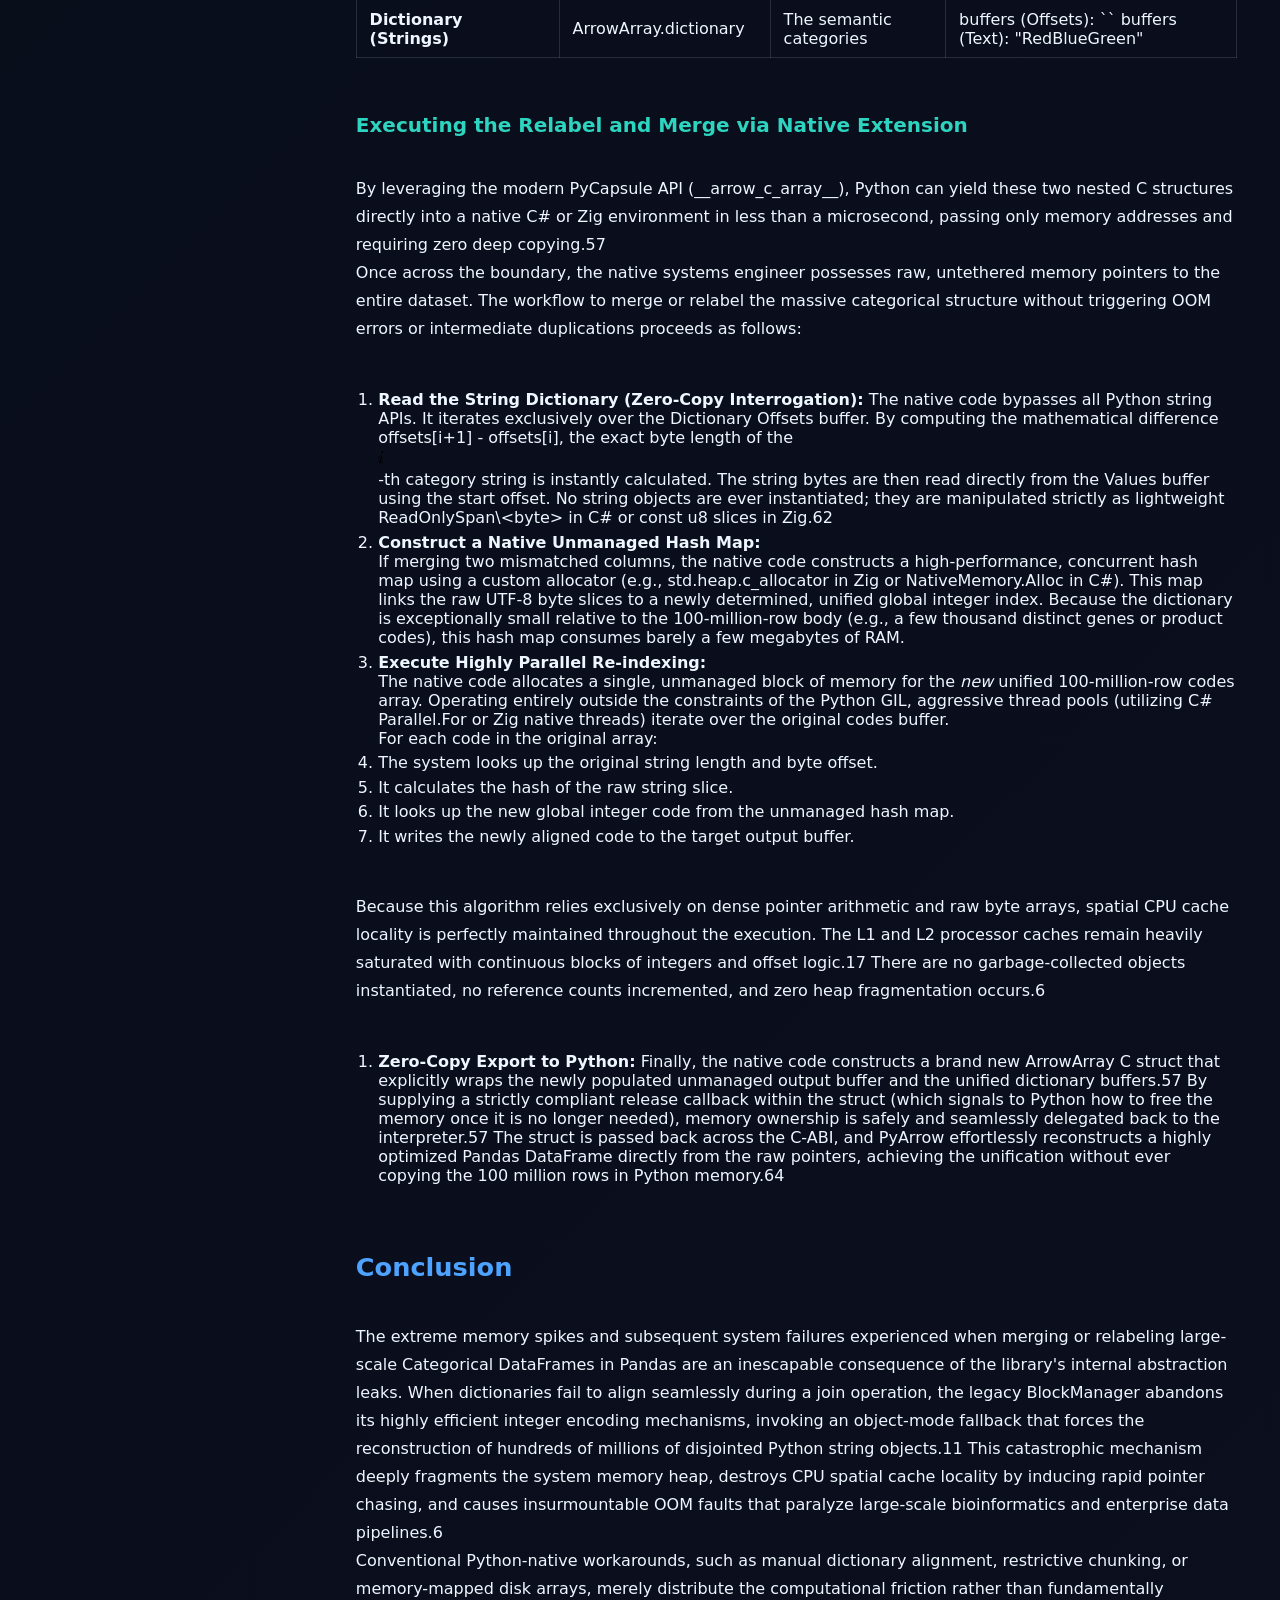
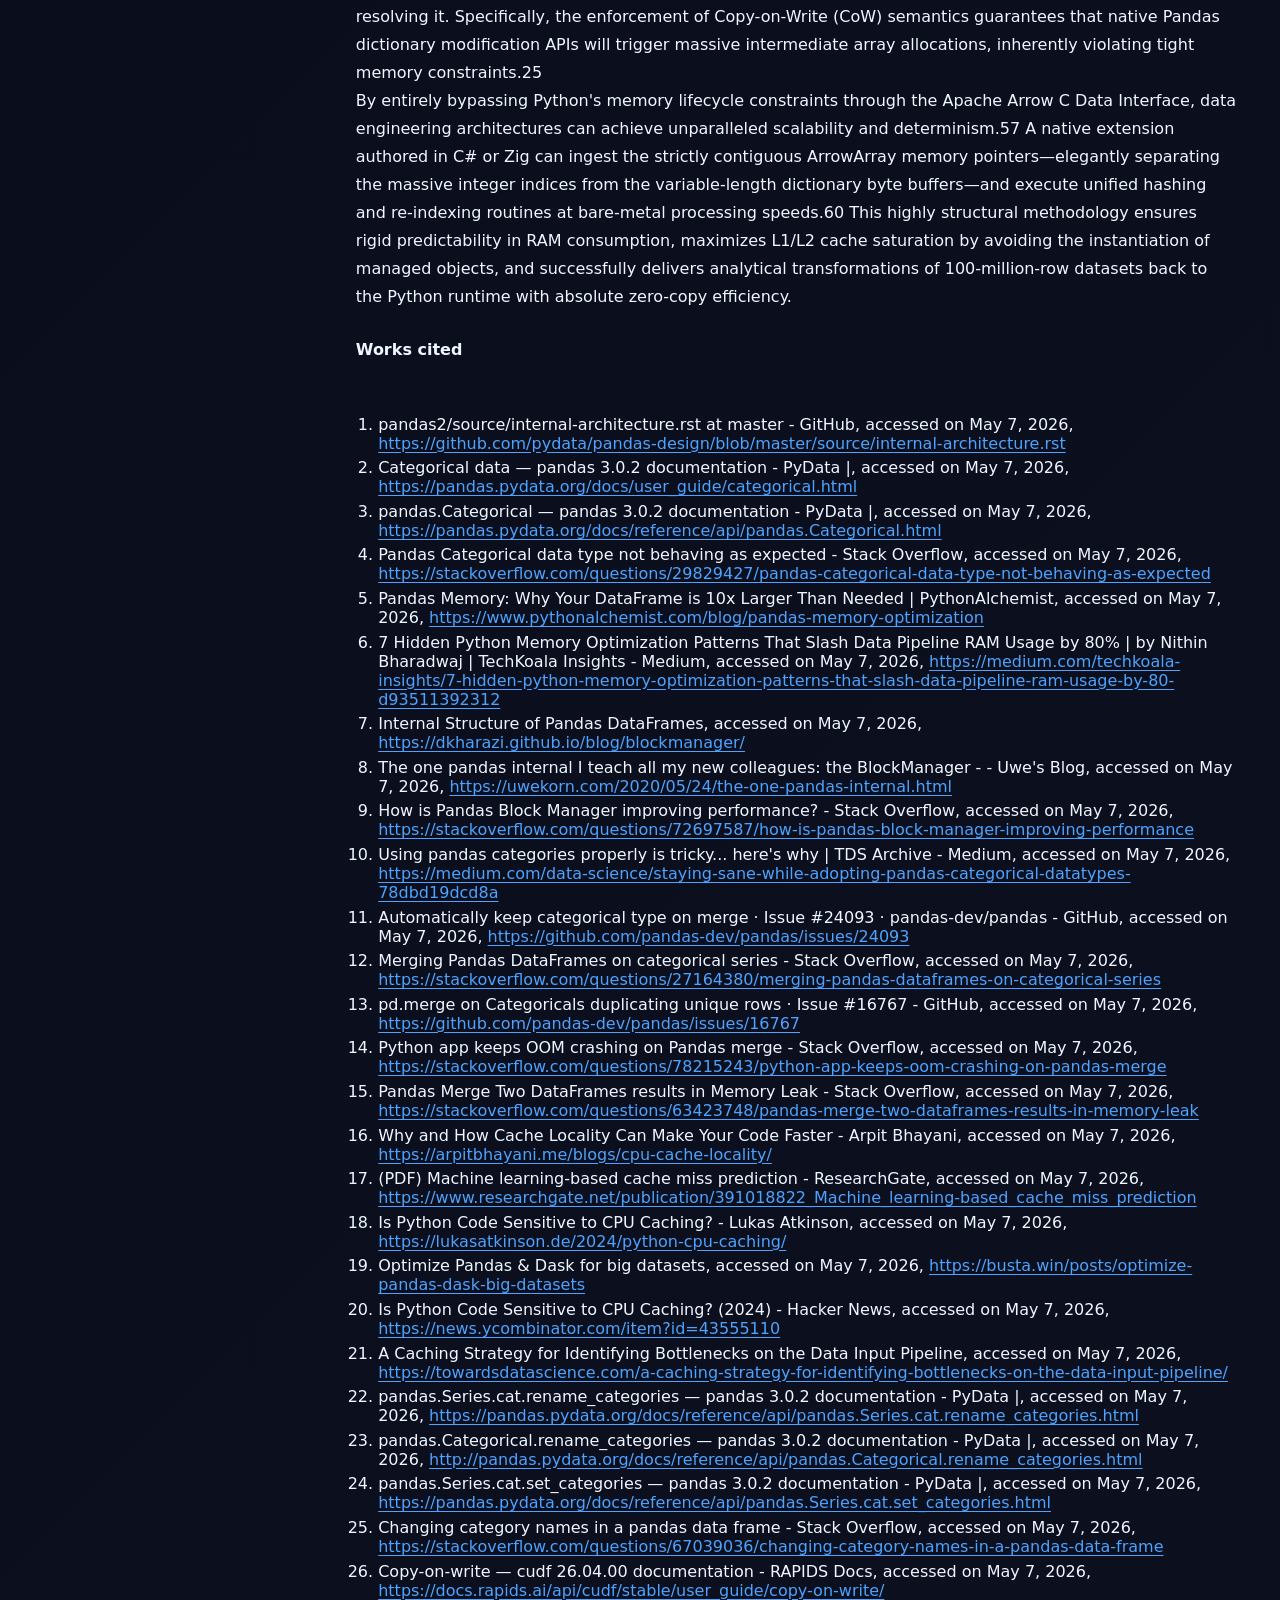
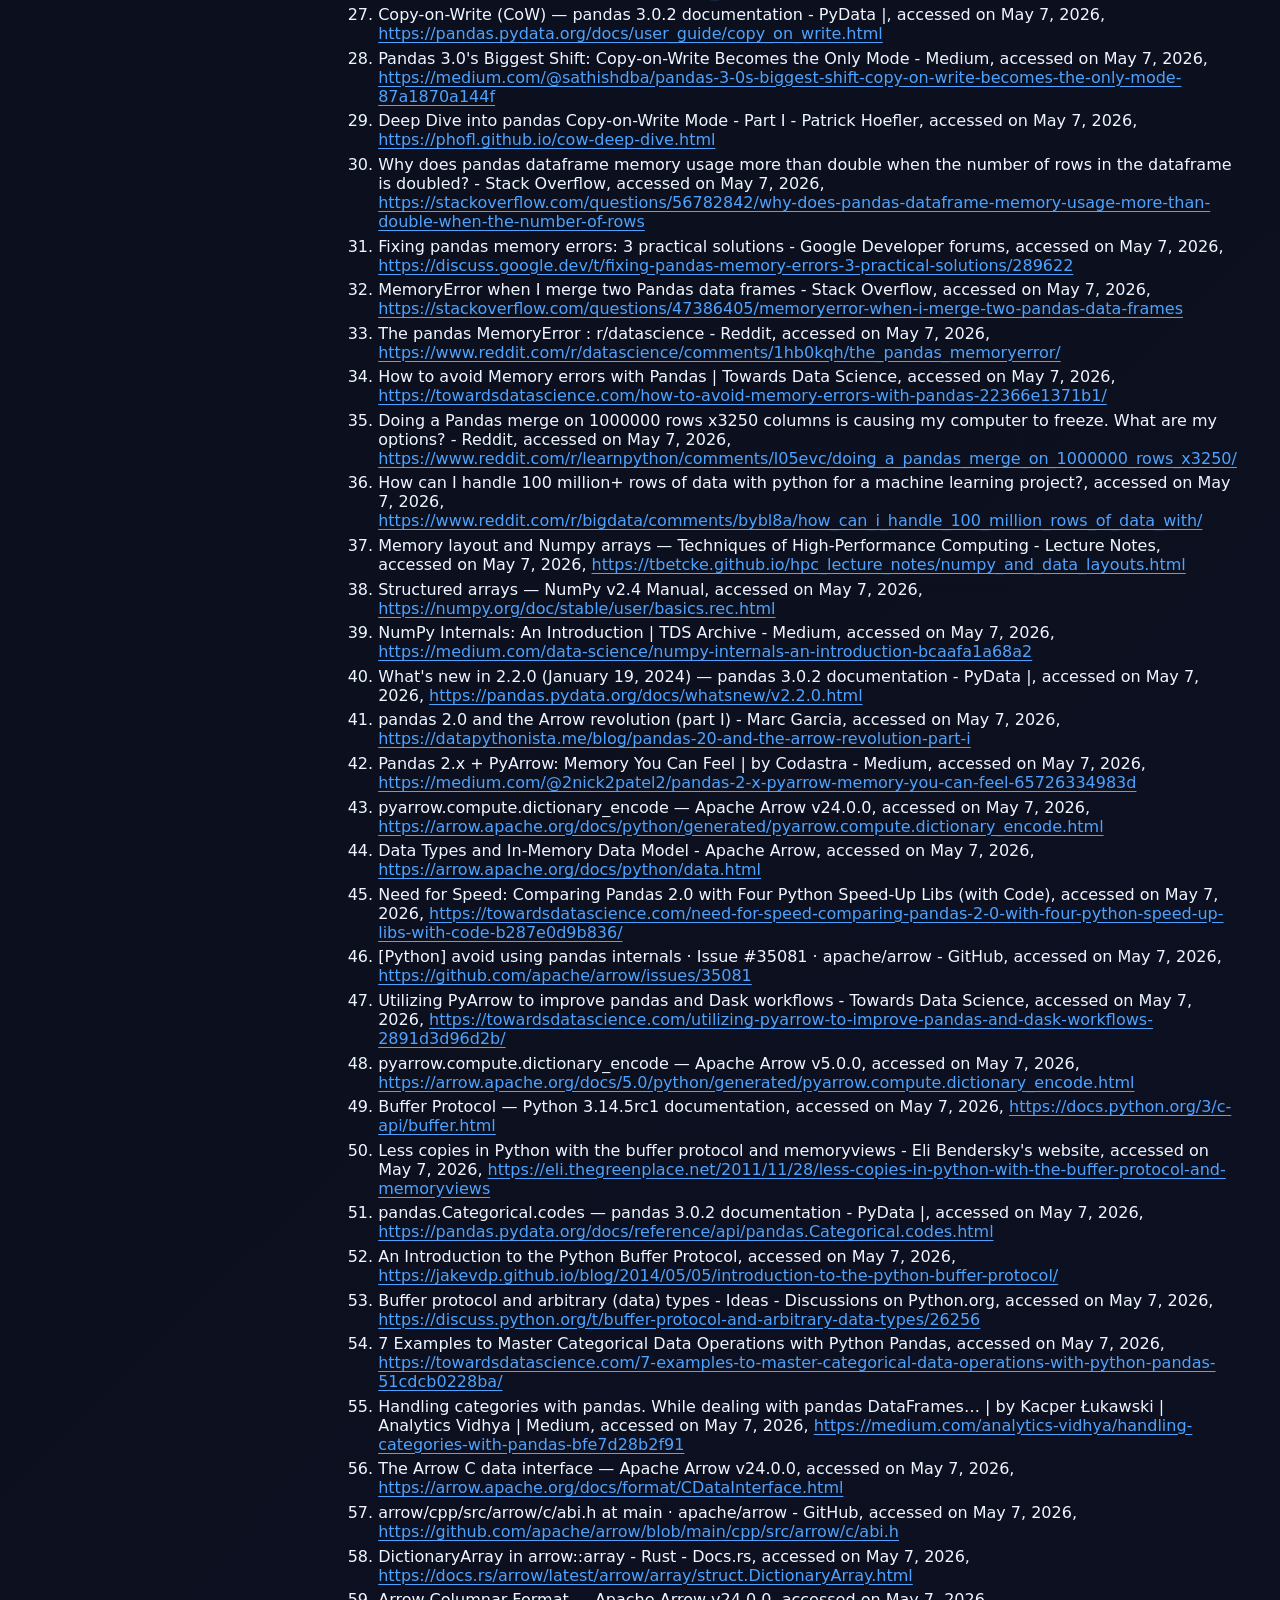
==== commit 6441e3ed: "Automate social preview image generation Generate a branded Open Graph image during Pages deployment" ====
--- a/docs/01-categorical-internals-and-memory.html
+++ b/docs/01-categorical-internals-and-memory.html
@@ -5,6 +5,29 @@
     <meta name="viewport" content="width=device-width, initial-scale=1">
     <meta name="description" content="Pandas categorical internals, memory layout, and object-mode fallback bottleneck.">
     <title>zh_catmut | Categorical Internals & Memory</title>
+    <!-- Social preview -->
+    <meta name="title" content="zh_catmut | Categorical Internals &amp; Memory">
+    <link rel="canonical" href="https://mohamedhossammohamed.github.io/zh_catmut/01-categorical-internals-and-memory.html">
+    <meta property="og:type" content="website">
+    <meta property="og:site_name" content="zh_catmut">
+    <meta property="og:url" content="https://mohamedhossammohamed.github.io/zh_catmut/01-categorical-internals-and-memory.html">
+    <meta property="og:title" content="zh_catmut | Categorical Internals &amp; Memory">
+    <meta property="og:description" content="Pandas categorical internals, memory layout, and object-mode fallback bottleneck.">
+    <meta property="og:image" content="https://mohamedhossammohamed.github.io/zh_catmut/assets/social/og-image.png">
+    <meta property="og:image:secure_url" content="https://mohamedhossammohamed.github.io/zh_catmut/assets/social/og-image.png">
+    <meta property="og:image:type" content="image/png">
+    <meta property="og:image:width" content="1200">
+    <meta property="og:image:height" content="630">
+    <meta property="og:image:alt" content="zh_catmut native Pandas categorical remapping preview card">
+    <meta name="twitter:card" content="summary_large_image">
+    <meta name="twitter:site" content="@MohamedHz72007">
+    <meta name="twitter:creator" content="@MohamedHz72007">
+    <meta name="twitter:url" content="https://mohamedhossammohamed.github.io/zh_catmut/01-categorical-internals-and-memory.html">
+    <meta name="twitter:title" content="zh_catmut | Categorical Internals &amp; Memory">
+    <meta name="twitter:description" content="Pandas categorical internals, memory layout, and object-mode fallback bottleneck.">
+    <meta name="twitter:image" content="https://mohamedhossammohamed.github.io/zh_catmut/assets/social/og-image.png">
+    <meta name="twitter:image:alt" content="zh_catmut native Pandas categorical remapping preview card">
+    <!-- /Social preview -->
     <link rel="stylesheet" href="assets/css/site.css">
     <style>
       .md-article h1{font-size:2.2rem;margin:2.2rem 0 1rem}
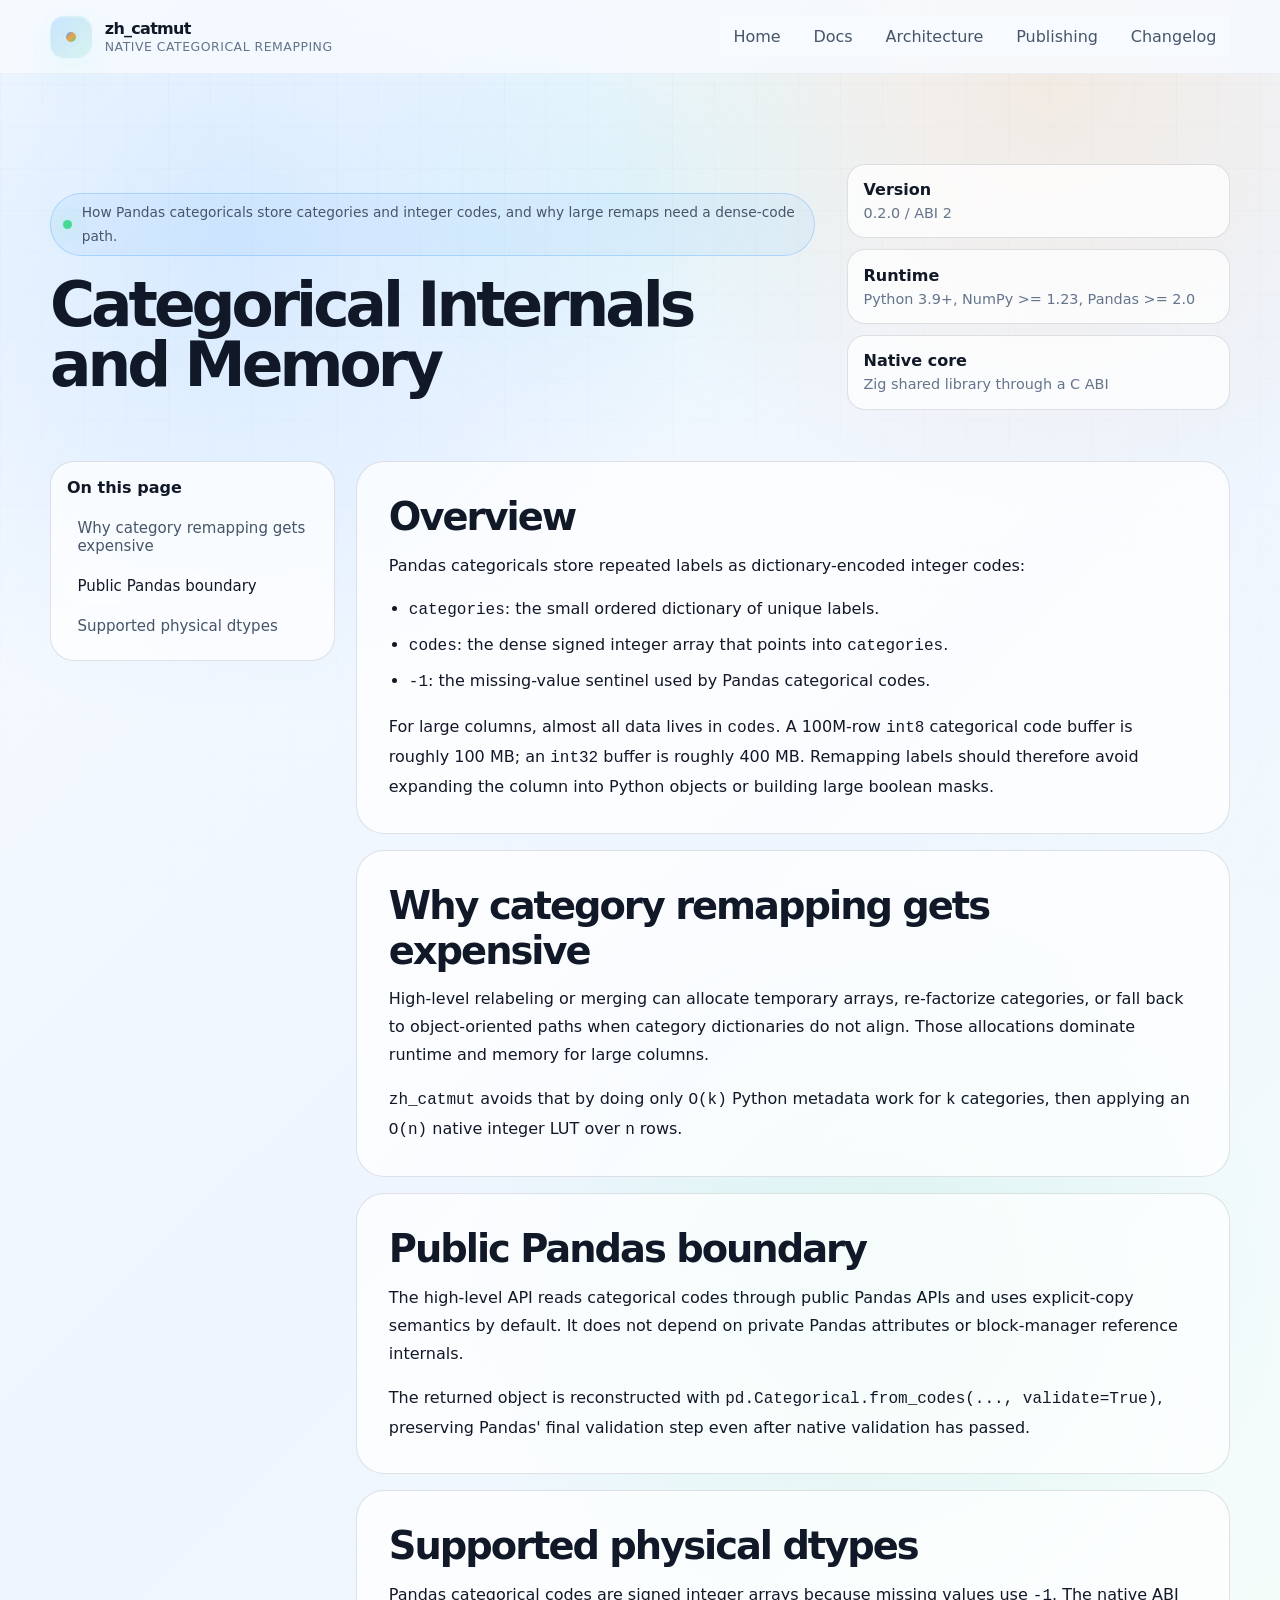
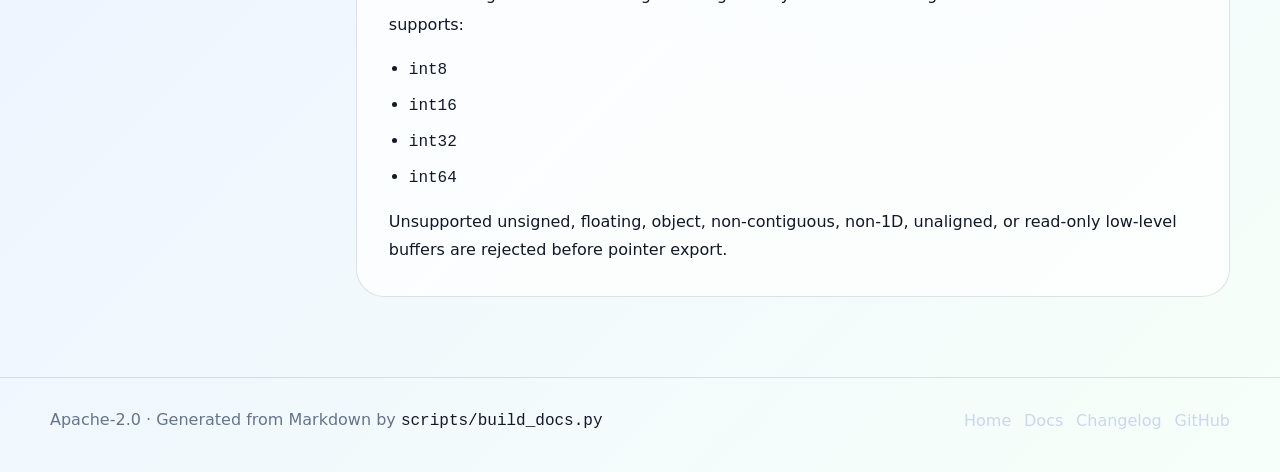
==== commit 84a74812: "Release 0.2.0: native ABI tests, benchmarks, packaging fixes - Fix __version__ to use importlib.meta" ====
--- a/docs/01-categorical-internals-and-memory.html
+++ b/docs/01-categorical-internals-and-memory.html
@@ -3,382 +3,111 @@
   <head>
     <meta charset="utf-8">
     <meta name="viewport" content="width=device-width, initial-scale=1">
-    <meta name="description" content="Pandas categorical internals, memory layout, and object-mode fallback bottleneck.">
-    <title>zh_catmut | Categorical Internals & Memory</title>
-    <!-- Social preview -->
-    <meta name="title" content="zh_catmut | Categorical Internals &amp; Memory">
+    <title>Categorical Internals and Memory · zh_catmut</title>
+    <meta name="description" content="How Pandas categoricals store categories and integer codes, and why large remaps need a dense-code path.">
+    <meta name="robots" content="index,follow">
+    <meta name="title" content="Categorical Internals and Memory · zh_catmut">
     <link rel="canonical" href="https://mohamedhossammohamed.github.io/zh_catmut/01-categorical-internals-and-memory.html">
+    <link rel="icon" href="assets/favicon.svg" type="image/svg+xml">
+    <link rel="apple-touch-icon" href="assets/social/og-image.png">
     <meta property="og:type" content="website">
     <meta property="og:site_name" content="zh_catmut">
     <meta property="og:url" content="https://mohamedhossammohamed.github.io/zh_catmut/01-categorical-internals-and-memory.html">
-    <meta property="og:title" content="zh_catmut | Categorical Internals &amp; Memory">
-    <meta property="og:description" content="Pandas categorical internals, memory layout, and object-mode fallback bottleneck.">
+    <meta property="og:title" content="Categorical Internals and Memory · zh_catmut">
+    <meta property="og:description" content="How Pandas categoricals store categories and integer codes, and why large remaps need a dense-code path.">
     <meta property="og:image" content="https://mohamedhossammohamed.github.io/zh_catmut/assets/social/og-image.png">
     <meta property="og:image:secure_url" content="https://mohamedhossammohamed.github.io/zh_catmut/assets/social/og-image.png">
     <meta property="og:image:type" content="image/png">
     <meta property="og:image:width" content="1200">
     <meta property="og:image:height" content="630">
-    <meta property="og:image:alt" content="zh_catmut native Pandas categorical remapping preview card">
+    <meta property="og:image:alt" content="How Pandas categoricals store categories and integer codes, and why large remaps need a dense-code path.">
     <meta name="twitter:card" content="summary_large_image">
     <meta name="twitter:site" content="@MohamedHz72007">
     <meta name="twitter:creator" content="@MohamedHz72007">
     <meta name="twitter:url" content="https://mohamedhossammohamed.github.io/zh_catmut/01-categorical-internals-and-memory.html">
-    <meta name="twitter:title" content="zh_catmut | Categorical Internals &amp; Memory">
-    <meta name="twitter:description" content="Pandas categorical internals, memory layout, and object-mode fallback bottleneck.">
+    <meta name="twitter:title" content="Categorical Internals and Memory · zh_catmut">
+    <meta name="twitter:description" content="How Pandas categoricals store categories and integer codes, and why large remaps need a dense-code path.">
     <meta name="twitter:image" content="https://mohamedhossammohamed.github.io/zh_catmut/assets/social/og-image.png">
-    <meta name="twitter:image:alt" content="zh_catmut native Pandas categorical remapping preview card">
-    <!-- /Social preview -->
+    <meta name="twitter:image:alt" content="How Pandas categoricals store categories and integer codes, and why large remaps need a dense-code path.">
     <link rel="stylesheet" href="assets/css/site.css">
-    <style>
-      .md-article h1{font-size:2.2rem;margin:2.2rem 0 1rem}
-      .md-article h2{font-size:1.6rem;margin:2rem 0 0.8rem;color:var(--python)}
-      .md-article h3{font-size:1.25rem;margin:1.4rem 0 0.6rem;color:var(--cyan)}
-      .md-article p{line-height:1.75;margin:0.8rem 0}
-      .md-article ul,.md-article ol{margin:0.8rem 0;padding-left:1.4rem}
-      .md-article li{margin:0.35rem 0}
-      .md-article code{background:rgba(255,255,255,0.06);padding:0.15rem 0.4rem;border-radius:6px;font-size:0.92em}
-      .md-article pre{background:rgba(0,0,0,0.35);border:1px solid var(--line);border-radius:14px;padding:1.1rem 1.3rem;overflow-x:auto}
-      .md-article pre code{background:none;padding:0}
-      .md-article table{width:100%;border-collapse:collapse;margin:1rem 0}
-      .md-article th,.md-article td{padding:0.6rem 0.8rem;border:1px solid var(--line);text-align:left}
-      .md-article th{background:rgba(255,255,255,0.05)}
-      .md-article blockquote{border-left:3px solid var(--violet);padding-left:1rem;margin:1rem 0;color:var(--muted)}
-      .md-article a{color:var(--python);text-decoration:underline;text-underline-offset:3px}
-      .md-article hr{border:none;border-top:1px solid var(--line);margin:2rem 0}
-      .md-article .toc{background:rgba(13,20,35,0.6);border:1px solid var(--line);border-radius:16px;padding:1.2rem 1.6rem;margin:1.2rem 0}
-      .md-article .toc ul{list-style:none;padding-left:0}
-      .md-article .toc li{margin:0.3rem 0}
-      .md-article .toc a{color:var(--muted);text-decoration:none}
-      .md-article .toc a:hover{color:var(--text)}
-      .mermaid{background:rgba(0,0,0,0.2);border-radius:14px;padding:1rem}
-    </style>
   </head>
   <body>
     <a class="skip-link" href="#main">Skip to content</a>
-    <canvas class="particle-canvas" data-particles aria-hidden="true"></canvas>
+    
     <div class="site-shell">
       <header class="nav">
         <div class="nav-inner">
           <a class="brand" href="index.html" aria-label="zh_catmut home">
             <span class="brand-mark" aria-hidden="true"></span>
-            <span class="brand-text">
-              <span class="brand-name">zh_catmut</span>
-              <span class="brand-subtitle">docs</span>
-            </span>
+            <span class="brand-text"><span class="brand-name">zh_catmut</span><span class="brand-subtitle">native categorical remapping</span></span>
           </a>
           <button class="nav-toggle" type="button" data-nav-toggle aria-label="Toggle navigation" aria-expanded="false"><span></span></button>
           <nav class="nav-links" aria-label="Primary navigation">
-            <a href="index.html">Landing</a>
-            <a href="docs.html">Docs</a>
-            <a href="architecture.html">Architecture</a>
-            <a href="https://github.com/mohamedhossammohamed/zh_catmut" target="_blank" rel="noopener">GitHub</a>
+            <a href="index.html">Home</a>
+<a href="docs.html">Docs</a>
+<a href="architecture.html">Architecture</a>
+<a href="publishing.html">Publishing</a>
+<a href="changelog.html">Changelog</a>
           </nav>
         </div>
       </header>
-
       <main id="main">
         <section class="page-hero">
           <div class="container">
             <div class="reveal">
-              <p class="eyebrow"><span class="eyebrow-dot"></span>Document 01</p>
-              <h1>Categorical Internals & Memory</h1>
-              <p>Understanding why high-level Pandas relabeling can explode memory usage on large categoricals.</p>
+              <p class="eyebrow"><span class="eyebrow-dot"></span>How Pandas categoricals store categories and integer codes, and why large remaps need a dense-code path.</p>
+              <h1>Categorical Internals and Memory</h1>
+            </div>
+            <div class="page-meta reveal">
+              <div class="meta-box"><strong>Version</strong><span>0.2.0 / ABI 2</span></div>
+              <div class="meta-box"><strong>Runtime</strong><span>Python 3.9+, NumPy >= 1.23, Pandas >= 2.0</span></div>
+              <div class="meta-box"><strong>Native core</strong><span>Zig shared library through a C ABI</span></div>
             </div>
           </div>
         </section>
-
         <div class="container docs-layout">
-          <aside class="docs-sidebar reveal" aria-label="Documentation contents">
-            <strong>Contents</strong>
-            <nav>
-              
-            </nav>
-          </aside>
-
-          <article class="doc-article md-article">
-            <h1 id="native-data-systems-engineering-resolving-categorical-merge-bottlenecks-and-c-abi-zero-copy-strategies-at-the-100-million-row-scale"><strong>Native Data Systems Engineering: Resolving Categorical Merge Bottlenecks and C-ABI Zero-Copy Strategies at the 100-Million-Row Scale</strong></h1>
-<h2 id="the-architectural-foundations-of-categorical-data-in-pandas"><strong>The Architectural Foundations of Categorical Data in Pandas</strong></h2>
-<p>In the realm of high-performance computing, bioinformatics, and enterprise-scale data science, managing in-memory tabular data structures presents profound engineering challenges. Datasets frequently scale to hundreds of millions of rows, pushing the boundaries of what interpreted languages and dynamically typed environments can process efficiently. Within the Python ecosystem, the Pandas library serves as the foundational architecture for data manipulation. However, a severe and widely documented bottleneck arises when manipulating, relabeling, or merging categorical data within DataFrames of this magnitude. Attempting to merge or update categorical columns in datasets exceeding 100 million rows frequently results in catastrophic memory spikes, often doubling or tripling the baseline memory footprint and triggering fatal Out-Of-Memory (OOM) exceptions.<br />
-To engineer a native unmanaged solution, it is first necessary to deconstruct the internal memory layouts and abstractions that govern the Pandas DataFrame. Pandas implements categorical data as a composite, logical data type designed to decouple the semantic meaning of a dataset from its physical hardware representation. Unlike primitive numerical arrays, a categorical column is not a single contiguous block of memory containing string representations. Instead, the implementation is heavily inspired by the factor variable construct found in the R programming language, utilizing a dictionary-encoded architecture.3</p>
-<h3 id="the-dual-array-internal-structure"><strong>The Dual-Array Internal Structure</strong></h3>
-<p>The underlying data structure of a CategoricalDtype consists of two entirely distinct physical arrays that operate in tandem to provide the illusion of a unified column 3:</p>
-<ol>
-<li><strong>The Categories Array:</strong> This is a relatively small, auxiliary lookup table that stores the unique, distinct values present in the dataset.2 In most data science workloads, these categories are textual, represented in memory as Python string objects or references to NumPy object arrays. The order of elements within this array determines the logical ordering of the categorical variable, which dictates how operations like sorting and minimum/maximum evaluations are executed.3  </li>
-<li><strong>The Codes Array:</strong> This is a dense, contiguous NumPy array of integers representing the actual underlying data for every row in the DataFrame. Each integer in this array acts as a direct index mapping back to a specific value within the categories array.2 If a value is missing (represented logically as np.nan), the internal code is typically assigned a sentinel value of -1.3</li>
-</ol>
-<p>The physical storage type utilized for the codes array is not statically defined; rather, it is dynamically allocated based on the cardinality of the data. The Pandas framework optimizes memory consumption by dynamically selecting the smallest possible integer type required to accommodate the total number of unique categories. For example, if a bioinformatics dataset contains 50 unique chromosome identifiers, the codes array will be instantiated using an int8 physical type, consuming exactly one byte per row. If the unique categories expand to 1,000 discrete identifiers, the storage seamlessly shifts to an int16 architecture, consuming two bytes per row. This dynamic physical storage allows a 100-million-row dataset to theoretically occupy only 100 megabytes of memory for its data payload, a dramatic reduction compared to storing full string objects.2</p>
-<h3 id="the-blockmanager-and-extension-type-friction"><strong>The BlockManager and Extension Type Friction</strong></h3>
-<p>The orchestration of these underlying arrays is historically managed by a core architectural component known as the BlockManager.8 The BlockManager is an internal memory management object designed to consolidate columns possessing identical physical data types into two-dimensional blocks.8 This architecture was originally implemented to leverage NumPy's highly optimized two-dimensional array operations, allowing Pandas to execute row-oriented computations by concatenating numerical columns and utilizing array broadcasting.10<br />
-However, the BlockManager introduces severe complexity when managing "synthetic" or extension data types, such as categoricals, datetimes with timezones, or sparse arrays, which are fundamentally unknown to the underlying NumPy C-API. Because NumPy functions cannot interpret the semantics of a categorical type or maintain the linkage between the codes and the categories dictionary, the Pandas codebase is heavily reliant on manual datatype-based branching.<br />
-Throughout the library's internal architecture, execution paths are diverted using conditional logic such as is_categorical_dtype(dtype) to intercept categorical columns before they are subjected to standard NumPy operations. This dynamic dispatching creates an immense "fan-out" effect, where metadata such as the categories array must be carefully preserved during indexing, concatenation, and merging operations. If these interceptions fail, or if an operation is invoked that cannot natively support the categorical semantics, the BlockManager is forced to abandon the highly compressed dictionary encoding to prevent data corruption. In doing so, it reverts the data back to a basic NumPy physical type, specifically an object array. This catastrophic reversion, known as the object-mode fallback, is the fundamental mechanical trigger for the memory spikes observed in large-scale data manipulation.11</p>
-<h2 id="the-memory-lifecycle-and-cpu-constraints-of-large-scale-merges"><strong>The Memory Lifecycle and CPU Constraints of Large-Scale Merges</strong></h2>
-<p>When executing a merge or join operation on a 100-million-row DataFrame using categorical keys, the interaction between the Python memory allocator, the BlockManager, and the hardware's CPU cache hierarchy dictates the success or failure of the computational pipeline. The specific vulnerability arises when merging datasets that contain mismatched categorical dictionaries, a scenario that is practically unavoidable in distributed data collection or iterative bioinformatics pipelines.</p>
-<h3 id="the-mechanics-of-the-object-mode-fallback"><strong>The Mechanics of the Object-Mode Fallback</strong></h3>
-<p>A Pandas merge (pd.merge) operates analogously to a relational database join. When the specified merge keys are categorical columns, the internal optimizer attempts to accelerate the operation by comparing the underlying integer codes rather than the semantic string values. This highly efficient integer comparison relies on an absolute, strict precondition: both categorical columns must share the exact same categories array, possessing the exact same values in the exact same index order.12<br />
-If the DataFrames contain non-identical categories—even if the left DataFrame simply contains a superset of the categories found in the right DataFrame—Pandas determines that the integer codes are no longer safely comparable.12 For instance, a code of 2 in the left dataset might map to the string "Heterozygous", while a code of 2 in the right dataset might map to "Homozygous". To prevent silently corrupting the join logic, Pandas abandons the integer comparison.12<br />
-When faced with misaligned dictionaries, the framework triggers the object-mode fallback.11 The memory lifecycle during this event is devastating to system resources:</p>
-<ol>
-<li><strong>Dictionary Decompression:</strong> The highly compressed int8 or int16 codes array is effectively discarded for the purpose of the operation. Pandas begins a full reconstruction of the semantic values for every single row.  </li>
-<li><strong>Object Instantiation and Allocation:</strong> The system allocates a massive new NumPy array of dtype object. For a dataset of 100 million rows, this array alone immediately consumes approximately 800 megabytes of memory, as it must store 100 million 64-bit pointers (8 bytes per pointer).  </li>
-<li><strong>Python String Overhead:</strong> The pointers within the object array must reference actual Python string objects. Python strings are immutable structures that carry a massive memory overhead compared to raw C strings.6 A simple three-character string like "Red" does not consume 3 bytes; it consumes approximately 50 bytes in the CPython interpreter due to mandatory metadata, including reference counts, hash caches, and type pointers.6  </li>
-<li><strong>Heap Fragmentation and Memory Explosion:</strong> Creating 100 million string instances requires allocating memory across the Python heap. While CPython attempts to utilize string interning to reuse identical short strings, the sheer volume of pointer mapping and allocation overhead causes immense heap fragmentation.6 A categorical column that efficiently occupied 100 megabytes as an int8 array instantly balloons to consume between 5 gigabytes and 10 gigabytes of random access memory.6  </li>
-<li><strong>Merge Amplification:</strong> During the actual database-style join, Pandas frequently creates temporary intermediate arrays to hold the cartesian product or the aligned indices of the matching rows. Because the merge keys have been converted to bulky object types, these intermediate data structures also demand tens of gigabytes of RAM. This rapid, uncontrolled allocation exhausts available system memory, subsequently invoking the operating system's OOM Killer to terminate the Python process.15</li>
-</ol>
-<table>
-<thead>
-<tr>
-<th style="text-align: left;">Structural Representation</th>
-<th style="text-align: left;">Hardware Type</th>
-<th style="text-align: left;">Memory per Row (Bytes)</th>
-<th style="text-align: left;">Projected Size for 100M Rows</th>
-<th style="text-align: left;">Structural Characteristics</th>
-</tr>
-</thead>
-<tbody>
-<tr>
-<td style="text-align: left;"><strong>Categorical Encoding</strong></td>
-<td style="text-align: left;">int8</td>
-<td style="text-align: left;">1 byte</td>
-<td style="text-align: left;">\~100 MB</td>
-<td style="text-align: left;">Dense, highly contiguous, minimal pointer overhead.</td>
-</tr>
-<tr>
-<td style="text-align: left;"><strong>Categorical Encoding</strong></td>
-<td style="text-align: left;">int16</td>
-<td style="text-align: left;">2 bytes</td>
-<td style="text-align: left;">\~200 MB</td>
-<td style="text-align: left;">Dense, highly contiguous, minimal pointer overhead.</td>
-</tr>
-<tr>
-<td style="text-align: left;"><strong>NumPy Object Array</strong></td>
-<td style="text-align: left;">64-bit Pointer</td>
-<td style="text-align: left;">8 bytes</td>
-<td style="text-align: left;">\~800 MB</td>
-<td style="text-align: left;">Array of memory addresses lacking data locality.</td>
-</tr>
-<tr>
-<td style="text-align: left;"><strong>Python String Heap</strong></td>
-<td style="text-align: left;">PyASCIIObject</td>
-<td style="text-align: left;">\~50+ bytes</td>
-<td style="text-align: left;">\~5 GB to 10 GB</td>
-<td style="text-align: left;">High fragmentation, scattered heap allocation.</td>
-</tr>
-</tbody>
-</table>
-<h3 id="cpu-cache-locality-and-pointer-chasing"><strong>CPU Cache Locality and Pointer Chasing</strong></h3>
-<p>Beyond raw memory exhaustion, the object-mode fallback introduces severe constraints on the Central Processing Unit. Modern CPU architectures execute instructions at a rate exponentially faster than system RAM can supply the necessary data. To prevent the processor from idling, hardware architectures rely on a complex hierarchy of high-speed caches (L1, L2, and L3) positioned physically close to the processor cores.17<br />
-When a data system operates on a pure categorical codes array, the CPU fetches contiguous blocks of integer data from main memory.17 Memory is retrieved in fixed-size blocks known as "cache lines," which are typically 64 bytes in width on modern x86 processors.17 Because an int8 array is perfectly contiguous, fetching a single code implicitly loads the adjacent 63 codes into the ultra-fast L1 cache.17 This phenomenon, known as spatial locality, allows vectorized mapping operations to execute at the maximum theoretical throughput of the hardware, utilizing Single Instruction, Multiple Data (SIMD) vectorization pipelines.19<br />
-Conversely, when the object-mode fallback is triggered, the CPU is forced to traverse a NumPy object array to perform the merge comparisons.19 This array does not contain the data; it contains memory addresses pointing to strings scattered randomly across the system's heap.19 To compare two categorical keys during the merge, the CPU must perform the following sequence:</p>
-<ol>
-<li>Retrieve the pointer from the object array (often resulting in an L1 cache miss).  </li>
-<li>Dereference the pointer to locate the string object in main memory. This non-linear jump is a guaranteed L2 and L3 cache miss, forcing the CPU to retrieve the data from main RAM, a penalty costing 200 to 300 clock cycles per access.17  </li>
-<li>Read the localized string bytes to perform the lexicographical comparison.</li>
-</ol>
-<p>This erratic, non-linear memory access pattern is known in systems engineering as "pointer chasing".19 It utterly defeats hardware prefetchers, which are designed to anticipate linear memory access.19 The CPU pipeline is subjected to continuous stalls as it waits for the Translation Lookaside Buffer (TLB) to resolve random virtual heap addresses.19 Consequently, a category relabeling or merge operation that should theoretically execute in milliseconds is stretched into minutes or hours, effectively starving the GPU or CPU computational pipeline.19</p>
-<h2 id="critical-evaluation-of-python-native-workarounds"><strong>Critical Evaluation of Python-Native Workarounds</strong></h2>
-<p>Data scientists and systems engineers frequently attempt to mitigate these memory constraints utilizing a variety of Python-native workarounds. While these strategies may suffice for small to medium datasets, they are structurally insufficient for rigorous, large-scale workloads such as single-cell RNA sequencing, tick-level financial data processing, or large-scale machine learning pipelines.</p>
-<h3 id="the-limitations-of-dictionary-manipulation-apis"><strong>The Limitations of Dictionary Manipulation APIs</strong></h3>
-<p>A heavily recommended approach to circumvent the object-mode fallback during a merge is to proactively align the categories of both DataFrames using the cat.rename_categories or cat.set_categories APIs prior to the join operation.23 By forcefully ensuring both columns possess identical CategoricalDtype structures, the user attempts to trick Pandas into executing the fast integer-based merge.12<br />
-However, the mechanical implementation of these methods precludes them from serving as a viable solution at the 100-million-row scale. The rename_categories function operates exclusively on the auxiliary dictionary array.11 Because it only mutates the small metadata lookup table, it is incredibly fast and avoids touching the massive codes array.11 Unfortunately, it requires a strict 1-to-1 mapping; the new categories list must possess the exact same length as the old list.23 It cannot be used to unify disparately sized dictionaries or append missing categories.23<br />
-To align disparate datasets, the engineer must invoke set_categories.25 When this method is executed to inject missing categories or reorder existing elements to match a secondary DataFrame, Pandas cannot simply append strings to the existing dictionary.25 The underlying logic dictates that the entire integer codes array must be recomputed to accurately map to the newly reordered dictionary index.25<br />
-This reallocation forces a complete, sequential pass over the 100-million-row dataset. Furthermore, under the strict memory lifecycle rules implemented in Pandas—specifically the Copy-on-Write (CoW) paradigm introduced in versions 2.0 and heavily enforced in 3.0—this operation cannot be executed in-place.27 The CoW architecture guarantees that mutating operations do not unintentionally alter views of the data.28 Consequently, when set_categories triggers a re-encoding, Pandas allocates a completely new 100-million-integer memory buffer to hold the updated codes.29 During the execution of this computation, both the original array and the newly allocated array coexist in memory simultaneously, effectively doubling the memory footprint of the column.31 For data science environments already operating near the absolute limits of available hardware RAM, this transient doubling effect acts as an immediate catalyst for an OOM exception.31</p>
-<h3 id="the-deficiencies-of-chunking-and-out-of-core-processing"><strong>The Deficiencies of Chunking and Out-of-Core Processing</strong></h3>
-<p>Another highly promoted strategy is iterative processing, either by reading files in batches utilizing the chunksize parameter in read_csv, or by deploying out-of-core computational frameworks such as Dask, Vaex, or Ray.33<br />
-While chunking is highly effective for localized mathematical aggregations (e.g., computing cumulative sums or means), it fundamentally collapses when applied to global categorical encoding and relational merges.33 If a categorical column is processed in chunks, the read_csv parser will generate an isolated, highly localized dictionary for each individual chunk.33 For example, a genetic identifier string like "Gene_Alpha" might be arbitrarily assigned the integer code 0 in Chunk 1, but encoded as 14 in Chunk 2 depending on the localized frequency of values.<br />
-Unifying these disparate, chunked categorical structures into a single global categorical index requires an immensely expensive reconciliation phase.12 The system must compute a global consensus dictionary and rewrite the integer codes across all chunks, a process that frequently forces the data back into highly inefficient object types during the unification sequence.12<br />
-Distributed frameworks such as Dask attempt to abstract this complexity away by managing the chunking and global dictionary mapping internally.34 However, this abstraction incurs a punishing cost in the form of serialization and Inter-Process Communication (IPC) overhead.7 Dask's task graph scheduling forces the data structures to be serialized over the network or spilled to disk during complex shuffle operations necessary for distributed merges.7 This introduces an I/O latency barrier that is entirely unacceptable for interactive bioinformatics or quantitative finance workflows, where real-time analytical throughput is absolutely critical.7</p>
-<h3 id="the-failure-of-memory-mapped-numpy-arrays"><strong>The Failure of Memory-Mapped NumPy Arrays</strong></h3>
-<p>To entirely bypass system RAM limits, systems engineers sometimes attempt to utilize numpy.memmap to map the categorical codes array directly to solid-state storage.38 This technique allows the operating system to page data into RAM dynamically, avoiding memory saturation.<br />
-While memory mapping functions flawlessly for dense, fixed-width numerical data (such as the integer codes array), it is architecturally incompatible with the categories dictionary if it contains variable-length Python strings.39 Python object references cannot be safely memory-mapped to disk because memory addresses are completely ephemeral; they are specific to the active heap of the current Python process.40 Attempting to persist or map string data requires forcefully casting the variables to fixed-width unicode arrays (e.g., \&lt;U50), a process that drastically inflates the memory footprint by indiscriminately padding shorter strings with null bytes.39<br />
-Furthermore, memory mapping relies entirely on the speed of the underlying disk I/O. If a non-aligned merge forces a random-access traversal of the mapped array, the operation will trigger continuous page faults, resulting in severe disk thrashing and reducing the computational throughput by several orders of magnitude.19</p>
-<h2 id="the-pyarrow-backend-paradigm-and-persistent-boundaries"><strong>The PyArrow Backend Paradigm and Persistent Boundaries</strong></h2>
-<p>In an effort to eradicate the deep architectural flaws associated with the NumPy object fallback, recent iterations of Pandas (beginning in 2.0 and expanding in 3.0) introduced the Apache Arrow (PyArrow) memory backend.41 Instead of falling back to scattered arrays of Python string pointers, the Arrow backend stores string data in a highly contiguous, columnar format.41<br />
-Within the Arrow ecosystem, categorical data is natively supported via a "Dictionary-Encoded" array format.44 This backend implementation vastly improves baseline memory consumption and significantly reduces the allocation overhead associated with the legacy BlockManager.43 By setting dtype_backend="pyarrow", strings are maintained compactly, preventing the massive fragmentation caused by Python objects.42<br />
-However, it is critical to understand that while the Arrow backend prevents the severe inflation caused by Python string instantiation, it does not intrinsically solve the heavy computational bottleneck of <em>relabeling</em> or <em>unifying</em> massive misaligned dictionaries during a merge at the 100-million-row scale.47 The PyArrow backend still requires extensive CPU cycles to reconcile disparate string offsets and rewrite indices when performing a join operation across mismatched categorical columns.47 Furthermore, if highly specialized, domain-specific logic is required to translate, hash, or heavily mutate these categories (a common requirement in bespoke genomics processing), the developer remains tightly confined by Python's single-threaded Global Interpreter Lock (GIL) and the specific limitations of the built-in PyArrow compute functions.44<br />
-To achieve absolute maximum throughput, prevent intermediate allocation spikes, and fully control the hardware thread pool, the massive categorical data payloads must be explicitly handed over to a highly optimized, unmanaged native language environment—such as C# or Zig—without triggering a deep memory copy.</p>
-<h2 id="theoretical-c-abi-boundary-mapping-for-zero-copy-execution"><strong>Theoretical C-ABI Boundary Mapping for Zero-Copy Execution</strong></h2>
-<p>The definitive solution to resolving the 100-million-row categorical bottleneck lies in exporting the internal data structures directly out of the Python interpreter and into a native processing system via the C-Application Binary Interface (C-ABI). By bypassing Python's memory management entirely, a native C# or Zig extension can construct highly optimized, concurrent hashing architectures to unify dictionaries and rapidly re-index the 100-million-row codes arrays in fractions of a second. This is achieved utilizing raw pointer arithmetic, zero garbage collection overhead, and explicit SIMD hardware instructions.<br />
-To accomplish this safely, the underlying data buffers must be exposed to the native extension without any form of serialization or copying overhead. In the Python data engineering ecosystem, there are two primary mechanisms available for exposing raw memory: the legacy Python Buffer Protocol and the modern Arrow C Data Interface.</p>
-<h3 id="the-limitations-of-the-python-buffer-protocol-pep-3118"><strong>The Limitations of the Python Buffer Protocol (PEP 3118)</strong></h3>
-<p>The Python Buffer Protocol (formally established in PEP 3118) provides a standardized C-API designed to expose the raw memory pointers of contiguous byte arrays to external consumers.50 By executing PyObject_GetBuffer() or utilizing the Python-level memoryview construct, an object can securely export a pointer to its internal memory buffer, alongside essential metadata defining its shape, strides, and datatype format.50<br />
-Because a standard Pandas Categorical is physically partitioned, the Buffer Protocol appears initially highly effective for exporting the integer codes array. A native C# or Zig extension can instantly acquire a direct pointer to the 100 million integers (e.g., an int8 or int32 block) without making a single copy.52 The native environment receives a raw memory address and can theoretically cast it to a Span\&lt;byte&gt; or a const u8 slice, allowing for immediate, in-place mutation of the codes.53<br />
-However, the Buffer Protocol completely disintegrates when attempting to export the categories dictionary.50 If the categories are comprised of standard Python strings, the underlying NumPy array utilized by the BlockManager is of object dtype.55 Exporting an object array via the Buffer Protocol is inherently dangerous; it merely yields a contiguous array of raw memory addresses (pointers) to internal CPython PyObject structs.54 The native C# or Zig extension cannot safely read or decode these strings without executing callbacks into the CPython API (e.g., utilizing PyUnicode_AsUTF8AndSize).54 This requirement immediately forces the native extension to reacquire the Python Global Interpreter Lock (GIL), introduces severe reference counting overhead, and completely negates the multi-threading and cache-locality benefits of dropping down to native code.54 Thus, while the Buffer Protocol is perfectly suitable for numerical tensors, it is structurally incompatible with variable-length string dictionaries.</p>
-<h3 id="the-apache-arrow-c-data-interface"><strong>The Apache Arrow C Data Interface</strong></h3>
-<p>The absolute apex solution for crossing the C-ABI boundary is the Arrow C Data Interface.57 This interface was specifically architected to eradicate serialization overhead between disparate data runtimes (e.g., passing data from Python to Rust, Go, or Zig).57 It operates by utilizing two minimal, highly stable C structures: ArrowSchema (which encodes type metadata) and ArrowArray (which holds pointers to the actual raw data buffers).57<br />
-When a Pandas DataFrame is configured to utilize the PyArrow backend (dtype="category[pyarrow]" or dtype_backend="pyarrow"), the data is already natively residing in Arrow's strict memory layout.41</p>
-<h4 id="memory-layout-of-an-arrow-dictionary-encoded-array"><strong>Memory Layout of an Arrow Dictionary-Encoded Array</strong></h4>
-<p>In the Arrow ecosystem, categorical data is formally recognized as a Dictionary-Encoded array.57 This memory layout is profoundly superior for C-ABI interoperability because it strictly forbids language-specific object wrappers or hidden interpreter state.<br />
-The core C structures defining this boundary are defined as follows 58:</p>
-<p>C</p>
-<p>struct ArrowSchema {<br />
-  const char* format;<br />
-  const char* name;<br />
-  const char* metadata;<br />
-  int64_t flags;<br />
-  int64_t n_children;<br />
-  struct ArrowSchema** children;<br />
-  struct ArrowSchema* dictionary; // Pointer to the dictionary schema<br />
-  void (*release)(struct ArrowSchema*);<br />
-  void* private_data;<br />
-};</p>
-<p>struct ArrowArray {<br />
-  int64_t length;<br />
-  int64_t null_count;<br />
-  int64_t offset;<br />
-  int64_t n_buffers;<br />
-  const void** buffers; // Array of C-pointers to data buffers<br />
-  int64_t n_children;<br />
-  struct ArrowArray** children;<br />
-  struct ArrowArray* dictionary; // Pointer to the nested dictionary array<br />
-  void (*release)(struct ArrowArray*);<br />
-  void* private_data;<br />
-};</p>
-<p>When passing an Arrow Dictionary-Encoded array from Python to a native language like Zig or C#, the data structures unfold in a strict, predictable sequence 57:</p>
-<ol>
-<li><strong>The Parent ArrowArray (Representing the Codes):</strong>  </li>
-<li>ArrowSchema.format: Will denote the precise integer type utilized for the indices (e.g., "c" representing int8, or "i" representing int32).57  </li>
-<li>ArrowArray.buffers: A memory pointer to the validity bitmap. This handles missing data natively at the bit-level, completely separating null representations from the data payload.60  </li>
-<li>ArrowArray.buffers: A memory pointer to the contiguous, dense integer array of codes.60 For a 100-million-row dataset scaled to int32, this represents a raw, unmanaged 400 MB block of contiguous memory.  </li>
-<li><strong>The Nested ArrowArray.dictionary (Representing the Categories):</strong>  </li>
-<li>In stark contrast to NumPy's array of PyObject pointers, the dictionary is a fully self-contained, nested Arrow String Array.57  </li>
-<li>ArrowSchema.dictionary-&gt;format: Will denote a variable-length string type (e.g., "u" representing UTF-8 standard strings).57  </li>
-<li>ArrowArray.dictionary-&gt;buffers: The validity bitmap specific to the category strings.  </li>
-<li>ArrowArray.dictionary-&gt;buffers: The <strong>Offsets Buffer</strong>. This is a dense int32 array denoting the exact byte index where each individual string begins and ends within the subsequent values buffer.60  </li>
-<li>ArrowArray.dictionary-&gt;buffers: The <strong>Values Buffer</strong>. A single, massive, contiguous byte array containing all the UTF-8 text squashed together perfectly, with absolutely no padding, metadata, or object overhead.60</li>
-</ol>
-<table>
-<thead>
-<tr>
-<th style="text-align: left;">Arrow Structure Component</th>
-<th style="text-align: left;">C-Interface Reference</th>
-<th style="text-align: left;">Content Description</th>
-<th style="text-align: left;">Example Raw Buffer Layout</th>
-</tr>
-</thead>
-<tbody>
-<tr>
-<td style="text-align: left;"><strong>Index (Codes)</strong></td>
-<td style="text-align: left;">ArrowArray</td>
-<td style="text-align: left;">The 100M row index</td>
-<td style="text-align: left;">buffers: [0, 1, 1, 2, 0,...]</td>
-</tr>
-<tr>
-<td style="text-align: left;"><strong>Dictionary (Strings)</strong></td>
-<td style="text-align: left;">ArrowArray.dictionary</td>
-<td style="text-align: left;">The semantic categories</td>
-<td style="text-align: left;">buffers (Offsets): `` buffers (Text): "RedBlueGreen"</td>
-</tr>
-</tbody>
-</table>
-<h3 id="executing-the-relabel-and-merge-via-native-extension"><strong>Executing the Relabel and Merge via Native Extension</strong></h3>
-<p>By leveraging the modern PyCapsule API (__arrow_c_array__), Python can yield these two nested C structures directly into a native C# or Zig environment in less than a microsecond, passing only memory addresses and requiring zero deep copying.57<br />
-Once across the boundary, the native systems engineer possesses raw, untethered memory pointers to the entire dataset. The workflow to merge or relabel the massive categorical structure without triggering OOM errors or intermediate duplications proceeds as follows:</p>
-<ol>
-<li><strong>Read the String Dictionary (Zero-Copy Interrogation):</strong> The native code bypasses all Python string APIs. It iterates exclusively over the Dictionary Offsets buffer. By computing the mathematical difference offsets[i+1] - offsets[i], the exact byte length of the <img alt="" src="[data-uri]" />-th category string is instantly calculated. The string bytes are then read directly from the Values buffer using the start offset. No string objects are ever instantiated; they are manipulated strictly as lightweight ReadOnlySpan\&lt;byte&gt; in C# or const u8 slices in Zig.62  </li>
-<li><strong>Construct a Native Unmanaged Hash Map:</strong><br />
-   If merging two mismatched columns, the native code constructs a high-performance, concurrent hash map using a custom allocator (e.g., std.heap.c_allocator in Zig or NativeMemory.Alloc in C#). This map links the raw UTF-8 byte slices to a newly determined, unified global integer index. Because the dictionary is exceptionally small relative to the 100-million-row body (e.g., a few thousand distinct genes or product codes), this hash map consumes barely a few megabytes of RAM.  </li>
-<li><strong>Execute Highly Parallel Re-indexing:</strong><br />
-   The native code allocates a single, unmanaged block of memory for the <em>new</em> unified 100-million-row codes array. Operating entirely outside the constraints of the Python GIL, aggressive thread pools (utilizing C# Parallel.For or Zig native threads) iterate over the original codes buffer.<br />
-   For each code in the original array:  </li>
-<li>The system looks up the original string length and byte offset.  </li>
-<li>It calculates the hash of the raw string slice.  </li>
-<li>It looks up the new global integer code from the unmanaged hash map.  </li>
-<li>It writes the newly aligned code to the target output buffer.</li>
-</ol>
-<p>Because this algorithm relies exclusively on dense pointer arithmetic and raw byte arrays, spatial CPU cache locality is perfectly maintained throughout the execution. The L1 and L2 processor caches remain heavily saturated with continuous blocks of integers and offset logic.17 There are no garbage-collected objects instantiated, no reference counts incremented, and zero heap fragmentation occurs.6</p>
-<ol>
-<li><strong>Zero-Copy Export to Python:</strong> Finally, the native code constructs a brand new ArrowArray C struct that explicitly wraps the newly populated unmanaged output buffer and the unified dictionary buffers.57 By supplying a strictly compliant release callback within the struct (which signals to Python how to free the memory once it is no longer needed), memory ownership is safely and seamlessly delegated back to the interpreter.57 The struct is passed back across the C-ABI, and PyArrow effortlessly reconstructs a highly optimized Pandas DataFrame directly from the raw pointers, achieving the unification without ever copying the 100 million rows in Python memory.64</li>
-</ol>
-<h2 id="conclusion"><strong>Conclusion</strong></h2>
-<p>The extreme memory spikes and subsequent system failures experienced when merging or relabeling large-scale Categorical DataFrames in Pandas are an inescapable consequence of the library's internal abstraction leaks. When dictionaries fail to align seamlessly during a join operation, the legacy BlockManager abandons its highly efficient integer encoding mechanisms, invoking an object-mode fallback that forces the reconstruction of hundreds of millions of disjointed Python string objects.11 This catastrophic mechanism deeply fragments the system memory heap, destroys CPU spatial cache locality by inducing rapid pointer chasing, and causes insurmountable OOM faults that paralyze large-scale bioinformatics and enterprise data pipelines.6<br />
-Conventional Python-native workarounds, such as manual dictionary alignment, restrictive chunking, or memory-mapped disk arrays, merely distribute the computational friction rather than fundamentally resolving it. Specifically, the enforcement of Copy-on-Write (CoW) semantics guarantees that native Pandas dictionary modification APIs will trigger massive intermediate array allocations, inherently violating tight memory constraints.25<br />
-By entirely bypassing Python's memory lifecycle constraints through the Apache Arrow C Data Interface, data engineering architectures can achieve unparalleled scalability and determinism.57 A native extension authored in C# or Zig can ingest the strictly contiguous ArrowArray memory pointers—elegantly separating the massive integer indices from the variable-length dictionary byte buffers—and execute unified hashing and re-indexing routines at bare-metal processing speeds.60 This highly structural methodology ensures rigid predictability in RAM consumption, maximizes L1/L2 cache saturation by avoiding the instantiation of managed objects, and successfully delivers analytical transformations of 100-million-row datasets back to the Python runtime with absolute zero-copy efficiency.</p>
-<h4 id="works-cited"><strong>Works cited</strong></h4>
-<ol>
-<li>pandas2/source/internal-architecture.rst at master - GitHub, accessed on May 7, 2026, <a href="https://github.com/pydata/pandas-design/blob/master/source/internal-architecture.rst">https://github.com/pydata/pandas-design/blob/master/source/internal-architecture.rst</a>  </li>
-<li>Categorical data — pandas 3.0.2 documentation - PyData |, accessed on May 7, 2026, <a href="https://pandas.pydata.org/docs/user_guide/categorical.html">https://pandas.pydata.org/docs/user_guide/categorical.html</a>  </li>
-<li>pandas.Categorical — pandas 3.0.2 documentation - PyData |, accessed on May 7, 2026, <a href="https://pandas.pydata.org/docs/reference/api/pandas.Categorical.html">https://pandas.pydata.org/docs/reference/api/pandas.Categorical.html</a>  </li>
-<li>Pandas Categorical data type not behaving as expected - Stack Overflow, accessed on May 7, 2026, <a href="https://stackoverflow.com/questions/29829427/pandas-categorical-data-type-not-behaving-as-expected">https://stackoverflow.com/questions/29829427/pandas-categorical-data-type-not-behaving-as-expected</a>  </li>
-<li>Pandas Memory: Why Your DataFrame is 10x Larger Than Needed | PythonAlchemist, accessed on May 7, 2026, <a href="https://www.pythonalchemist.com/blog/pandas-memory-optimization">https://www.pythonalchemist.com/blog/pandas-memory-optimization</a>  </li>
-<li>7 Hidden Python Memory Optimization Patterns That Slash Data Pipeline RAM Usage by 80% | by Nithin Bharadwaj | TechKoala Insights - Medium, accessed on May 7, 2026, <a href="https://medium.com/techkoala-insights/7-hidden-python-memory-optimization-patterns-that-slash-data-pipeline-ram-usage-by-80-d93511392312">https://medium.com/techkoala-insights/7-hidden-python-memory-optimization-patterns-that-slash-data-pipeline-ram-usage-by-80-d93511392312</a>  </li>
-<li>Internal Structure of Pandas DataFrames, accessed on May 7, 2026, <a href="https://dkharazi.github.io/blog/blockmanager/">https://dkharazi.github.io/blog/blockmanager/</a>  </li>
-<li>The one pandas internal I teach all my new colleagues: the BlockManager - - Uwe's Blog, accessed on May 7, 2026, <a href="https://uwekorn.com/2020/05/24/the-one-pandas-internal.html">https://uwekorn.com/2020/05/24/the-one-pandas-internal.html</a>  </li>
-<li>How is Pandas Block Manager improving performance? - Stack Overflow, accessed on May 7, 2026, <a href="https://stackoverflow.com/questions/72697587/how-is-pandas-block-manager-improving-performance">https://stackoverflow.com/questions/72697587/how-is-pandas-block-manager-improving-performance</a>  </li>
-<li>Using pandas categories properly is tricky... here's why | TDS Archive - Medium, accessed on May 7, 2026, <a href="https://medium.com/data-science/staying-sane-while-adopting-pandas-categorical-datatypes-78dbd19dcd8a">https://medium.com/data-science/staying-sane-while-adopting-pandas-categorical-datatypes-78dbd19dcd8a</a>  </li>
-<li>Automatically keep categorical type on merge · Issue #24093 · pandas-dev/pandas - GitHub, accessed on May 7, 2026, <a href="https://github.com/pandas-dev/pandas/issues/24093">https://github.com/pandas-dev/pandas/issues/24093</a>  </li>
-<li>Merging Pandas DataFrames on categorical series - Stack Overflow, accessed on May 7, 2026, <a href="https://stackoverflow.com/questions/27164380/merging-pandas-dataframes-on-categorical-series">https://stackoverflow.com/questions/27164380/merging-pandas-dataframes-on-categorical-series</a>  </li>
-<li>pd.merge on Categoricals duplicating unique rows · Issue #16767 - GitHub, accessed on May 7, 2026, <a href="https://github.com/pandas-dev/pandas/issues/16767">https://github.com/pandas-dev/pandas/issues/16767</a>  </li>
-<li>Python app keeps OOM crashing on Pandas merge - Stack Overflow, accessed on May 7, 2026, <a href="https://stackoverflow.com/questions/78215243/python-app-keeps-oom-crashing-on-pandas-merge">https://stackoverflow.com/questions/78215243/python-app-keeps-oom-crashing-on-pandas-merge</a>  </li>
-<li>Pandas Merge Two DataFrames results in Memory Leak - Stack Overflow, accessed on May 7, 2026, <a href="https://stackoverflow.com/questions/63423748/pandas-merge-two-dataframes-results-in-memory-leak">https://stackoverflow.com/questions/63423748/pandas-merge-two-dataframes-results-in-memory-leak</a>  </li>
-<li>Why and How Cache Locality Can Make Your Code Faster - Arpit Bhayani, accessed on May 7, 2026, <a href="https://arpitbhayani.me/blogs/cpu-cache-locality/">https://arpitbhayani.me/blogs/cpu-cache-locality/</a>  </li>
-<li>(PDF) Machine learning-based cache miss prediction - ResearchGate, accessed on May 7, 2026, <a href="https://www.researchgate.net/publication/391018822_Machine_learning-based_cache_miss_prediction">https://www.researchgate.net/publication/391018822_Machine_learning-based_cache_miss_prediction</a>  </li>
-<li>Is Python Code Sensitive to CPU Caching? - Lukas Atkinson, accessed on May 7, 2026, <a href="https://lukasatkinson.de/2024/python-cpu-caching/">https://lukasatkinson.de/2024/python-cpu-caching/</a>  </li>
-<li>Optimize Pandas &amp; Dask for big datasets, accessed on May 7, 2026, <a href="https://busta.win/posts/optimize-pandas-dask-big-datasets">https://busta.win/posts/optimize-pandas-dask-big-datasets</a>  </li>
-<li>Is Python Code Sensitive to CPU Caching? (2024) - Hacker News, accessed on May 7, 2026, <a href="https://news.ycombinator.com/item?id=43555110">https://news.ycombinator.com/item?id=43555110</a>  </li>
-<li>A Caching Strategy for Identifying Bottlenecks on the Data Input Pipeline, accessed on May 7, 2026, <a href="https://towardsdatascience.com/a-caching-strategy-for-identifying-bottlenecks-on-the-data-input-pipeline/">https://towardsdatascience.com/a-caching-strategy-for-identifying-bottlenecks-on-the-data-input-pipeline/</a>  </li>
-<li>pandas.Series.cat.rename_categories — pandas 3.0.2 documentation - PyData |, accessed on May 7, 2026, <a href="https://pandas.pydata.org/docs/reference/api/pandas.Series.cat.rename_categories.html">https://pandas.pydata.org/docs/reference/api/pandas.Series.cat.rename_categories.html</a>  </li>
-<li>pandas.Categorical.rename_categories — pandas 3.0.2 documentation - PyData |, accessed on May 7, 2026, <a href="http://pandas.pydata.org/docs/reference/api/pandas.Categorical.rename_categories.html">http://pandas.pydata.org/docs/reference/api/pandas.Categorical.rename_categories.html</a>  </li>
-<li>pandas.Series.cat.set_categories — pandas 3.0.2 documentation - PyData |, accessed on May 7, 2026, <a href="https://pandas.pydata.org/docs/reference/api/pandas.Series.cat.set_categories.html">https://pandas.pydata.org/docs/reference/api/pandas.Series.cat.set_categories.html</a>  </li>
-<li>Changing category names in a pandas data frame - Stack Overflow, accessed on May 7, 2026, <a href="https://stackoverflow.com/questions/67039036/changing-category-names-in-a-pandas-data-frame">https://stackoverflow.com/questions/67039036/changing-category-names-in-a-pandas-data-frame</a>  </li>
-<li>Copy-on-write — cudf 26.04.00 documentation - RAPIDS Docs, accessed on May 7, 2026, <a href="https://docs.rapids.ai/api/cudf/stable/user_guide/copy-on-write/">https://docs.rapids.ai/api/cudf/stable/user_guide/copy-on-write/</a>  </li>
-<li>Copy-on-Write (CoW) — pandas 3.0.2 documentation - PyData |, accessed on May 7, 2026, <a href="https://pandas.pydata.org/docs/user_guide/copy_on_write.html">https://pandas.pydata.org/docs/user_guide/copy_on_write.html</a>  </li>
-<li>Pandas 3.0's Biggest Shift: Copy-on-Write Becomes the Only Mode - Medium, accessed on May 7, 2026, <a href="https://medium.com/@sathishdba/pandas-3-0s-biggest-shift-copy-on-write-becomes-the-only-mode-87a1870a144f">https://medium.com/@sathishdba/pandas-3-0s-biggest-shift-copy-on-write-becomes-the-only-mode-87a1870a144f</a>  </li>
-<li>Deep Dive into pandas Copy-on-Write Mode - Part I - Patrick Hoefler, accessed on May 7, 2026, <a href="https://phofl.github.io/cow-deep-dive.html">https://phofl.github.io/cow-deep-dive.html</a>  </li>
-<li>Why does pandas dataframe memory usage more than double when the number of rows in the dataframe is doubled? - Stack Overflow, accessed on May 7, 2026, <a href="https://stackoverflow.com/questions/56782842/why-does-pandas-dataframe-memory-usage-more-than-double-when-the-number-of-rows">https://stackoverflow.com/questions/56782842/why-does-pandas-dataframe-memory-usage-more-than-double-when-the-number-of-rows</a>  </li>
-<li>Fixing pandas memory errors: 3 practical solutions - Google Developer forums, accessed on May 7, 2026, <a href="https://discuss.google.dev/t/fixing-pandas-memory-errors-3-practical-solutions/289622">https://discuss.google.dev/t/fixing-pandas-memory-errors-3-practical-solutions/289622</a>  </li>
-<li>MemoryError when I merge two Pandas data frames - Stack Overflow, accessed on May 7, 2026, <a href="https://stackoverflow.com/questions/47386405/memoryerror-when-i-merge-two-pandas-data-frames">https://stackoverflow.com/questions/47386405/memoryerror-when-i-merge-two-pandas-data-frames</a>  </li>
-<li>The pandas MemoryError : r/datascience - Reddit, accessed on May 7, 2026, <a href="https://www.reddit.com/r/datascience/comments/1hb0kqh/the_pandas_memoryerror/">https://www.reddit.com/r/datascience/comments/1hb0kqh/the_pandas_memoryerror/</a>  </li>
-<li>How to avoid Memory errors with Pandas | Towards Data Science, accessed on May 7, 2026, <a href="https://towardsdatascience.com/how-to-avoid-memory-errors-with-pandas-22366e1371b1/">https://towardsdatascience.com/how-to-avoid-memory-errors-with-pandas-22366e1371b1/</a>  </li>
-<li>Doing a Pandas merge on 1000000 rows x3250 columns is causing my computer to freeze. What are my options? - Reddit, accessed on May 7, 2026, <a href="https://www.reddit.com/r/learnpython/comments/l05evc/doing_a_pandas_merge_on_1000000_rows_x3250/">https://www.reddit.com/r/learnpython/comments/l05evc/doing_a_pandas_merge_on_1000000_rows_x3250/</a>  </li>
-<li>How can I handle 100 million+ rows of data with python for a machine learning project?, accessed on May 7, 2026, <a href="https://www.reddit.com/r/bigdata/comments/bybl8a/how_can_i_handle_100_million_rows_of_data_with/">https://www.reddit.com/r/bigdata/comments/bybl8a/how_can_i_handle_100_million_rows_of_data_with/</a>  </li>
-<li>Memory layout and Numpy arrays — Techniques of High-Performance Computing - Lecture Notes, accessed on May 7, 2026, <a href="https://tbetcke.github.io/hpc_lecture_notes/numpy_and_data_layouts.html">https://tbetcke.github.io/hpc_lecture_notes/numpy_and_data_layouts.html</a>  </li>
-<li>Structured arrays — NumPy v2.4 Manual, accessed on May 7, 2026, <a href="https://numpy.org/doc/stable/user/basics.rec.html">https://numpy.org/doc/stable/user/basics.rec.html</a>  </li>
-<li>NumPy Internals: An Introduction | TDS Archive - Medium, accessed on May 7, 2026, <a href="https://medium.com/data-science/numpy-internals-an-introduction-bcaafa1a68a2">https://medium.com/data-science/numpy-internals-an-introduction-bcaafa1a68a2</a>  </li>
-<li>What's new in 2.2.0 (January 19, 2024) — pandas 3.0.2 documentation - PyData |, accessed on May 7, 2026, <a href="https://pandas.pydata.org/docs/whatsnew/v2.2.0.html">https://pandas.pydata.org/docs/whatsnew/v2.2.0.html</a>  </li>
-<li>pandas 2.0 and the Arrow revolution (part I) - Marc Garcia, accessed on May 7, 2026, <a href="https://datapythonista.me/blog/pandas-20-and-the-arrow-revolution-part-i">https://datapythonista.me/blog/pandas-20-and-the-arrow-revolution-part-i</a>  </li>
-<li>Pandas 2.x + PyArrow: Memory You Can Feel | by Codastra - Medium, accessed on May 7, 2026, <a href="https://medium.com/@2nick2patel2/pandas-2-x-pyarrow-memory-you-can-feel-65726334983d">https://medium.com/@2nick2patel2/pandas-2-x-pyarrow-memory-you-can-feel-65726334983d</a>  </li>
-<li>pyarrow.compute.dictionary_encode — Apache Arrow v24.0.0, accessed on May 7, 2026, <a href="https://arrow.apache.org/docs/python/generated/pyarrow.compute.dictionary_encode.html">https://arrow.apache.org/docs/python/generated/pyarrow.compute.dictionary_encode.html</a>  </li>
-<li>Data Types and In-Memory Data Model - Apache Arrow, accessed on May 7, 2026, <a href="https://arrow.apache.org/docs/python/data.html">https://arrow.apache.org/docs/python/data.html</a>  </li>
-<li>Need for Speed: Comparing Pandas 2.0 with Four Python Speed-Up Libs (with Code), accessed on May 7, 2026, <a href="https://towardsdatascience.com/need-for-speed-comparing-pandas-2-0-with-four-python-speed-up-libs-with-code-b287e0d9b836/">https://towardsdatascience.com/need-for-speed-comparing-pandas-2-0-with-four-python-speed-up-libs-with-code-b287e0d9b836/</a>  </li>
-<li>[Python] avoid using pandas internals · Issue #35081 · apache/arrow - GitHub, accessed on May 7, 2026, <a href="https://github.com/apache/arrow/issues/35081">https://github.com/apache/arrow/issues/35081</a>  </li>
-<li>Utilizing PyArrow to improve pandas and Dask workflows - Towards Data Science, accessed on May 7, 2026, <a href="https://towardsdatascience.com/utilizing-pyarrow-to-improve-pandas-and-dask-workflows-2891d3d96d2b/">https://towardsdatascience.com/utilizing-pyarrow-to-improve-pandas-and-dask-workflows-2891d3d96d2b/</a>  </li>
-<li>pyarrow.compute.dictionary_encode — Apache Arrow v5.0.0, accessed on May 7, 2026, <a href="https://arrow.apache.org/docs/5.0/python/generated/pyarrow.compute.dictionary_encode.html">https://arrow.apache.org/docs/5.0/python/generated/pyarrow.compute.dictionary_encode.html</a>  </li>
-<li>Buffer Protocol — Python 3.14.5rc1 documentation, accessed on May 7, 2026, <a href="https://docs.python.org/3/c-api/buffer.html">https://docs.python.org/3/c-api/buffer.html</a>  </li>
-<li>Less copies in Python with the buffer protocol and memoryviews - Eli Bendersky's website, accessed on May 7, 2026, <a href="https://eli.thegreenplace.net/2011/11/28/less-copies-in-python-with-the-buffer-protocol-and-memoryviews">https://eli.thegreenplace.net/2011/11/28/less-copies-in-python-with-the-buffer-protocol-and-memoryviews</a>  </li>
-<li>pandas.Categorical.codes — pandas 3.0.2 documentation - PyData |, accessed on May 7, 2026, <a href="https://pandas.pydata.org/docs/reference/api/pandas.Categorical.codes.html">https://pandas.pydata.org/docs/reference/api/pandas.Categorical.codes.html</a>  </li>
-<li>An Introduction to the Python Buffer Protocol, accessed on May 7, 2026, <a href="https://jakevdp.github.io/blog/2014/05/05/introduction-to-the-python-buffer-protocol/">https://jakevdp.github.io/blog/2014/05/05/introduction-to-the-python-buffer-protocol/</a>  </li>
-<li>Buffer protocol and arbitrary (data) types - Ideas - Discussions on Python.org, accessed on May 7, 2026, <a href="https://discuss.python.org/t/buffer-protocol-and-arbitrary-data-types/26256">https://discuss.python.org/t/buffer-protocol-and-arbitrary-data-types/26256</a>  </li>
-<li>7 Examples to Master Categorical Data Operations with Python Pandas, accessed on May 7, 2026, <a href="https://towardsdatascience.com/7-examples-to-master-categorical-data-operations-with-python-pandas-51cdcb0228ba/">https://towardsdatascience.com/7-examples-to-master-categorical-data-operations-with-python-pandas-51cdcb0228ba/</a>  </li>
-<li>Handling categories with pandas. While dealing with pandas DataFrames… | by Kacper Łukawski | Analytics Vidhya | Medium, accessed on May 7, 2026, <a href="https://medium.com/analytics-vidhya/handling-categories-with-pandas-bfe7d28b2f91">https://medium.com/analytics-vidhya/handling-categories-with-pandas-bfe7d28b2f91</a>  </li>
-<li>The Arrow C data interface — Apache Arrow v24.0.0, accessed on May 7, 2026, <a href="https://arrow.apache.org/docs/format/CDataInterface.html">https://arrow.apache.org/docs/format/CDataInterface.html</a>  </li>
-<li>arrow/cpp/src/arrow/c/abi.h at main · apache/arrow - GitHub, accessed on May 7, 2026, <a href="https://github.com/apache/arrow/blob/main/cpp/src/arrow/c/abi.h">https://github.com/apache/arrow/blob/main/cpp/src/arrow/c/abi.h</a>  </li>
-<li>DictionaryArray in arrow::array - Rust - Docs.rs, accessed on May 7, 2026, <a href="https://docs.rs/arrow/latest/arrow/array/struct.DictionaryArray.html">https://docs.rs/arrow/latest/arrow/array/struct.DictionaryArray.html</a>  </li>
-<li>Arrow Columnar Format — Apache Arrow v24.0.0, accessed on May 7, 2026, <a href="https://arrow.apache.org/docs/format/Columnar.html">https://arrow.apache.org/docs/format/Columnar.html</a>  </li>
-<li>Glossary — Apache Arrow v24.0.0, accessed on May 7, 2026, <a href="https://arrow.apache.org/docs/format/Glossary.html">https://arrow.apache.org/docs/format/Glossary.html</a>  </li>
-<li>zarrow: a native Apache Arrow implementation in Zig - Showcase - Ziggit, accessed on May 7, 2026, <a href="https://ziggit.dev/t/zarrow-a-native-apache-arrow-implementation-in-zig/15277">https://ziggit.dev/t/zarrow-a-native-apache-arrow-implementation-in-zig/15277</a>  </li>
-<li>Serialize and Deserialize Apache Arrow with Zig - MojoAuth, accessed on May 7, 2026, <a href="https://mojoauth.com/serialize-and-deserialize/serialize-and-deserialize-apache-arrow-with-zig">https://mojoauth.com/serialize-and-deserialize/serialize-and-deserialize-apache-arrow-with-zig</a>  </li>
-<li>clickingbuttons/arrow-zig: Apache Arrow implementation - GitHub, accessed on May 7, 2026, <a href="https://github.com/clickingbuttons/arrow-zig">https://github.com/clickingbuttons/arrow-zig</a>  </li>
-<li>Pandas Integration — Apache Arrow v24.0.0, accessed on May 7, 2026, <a href="https://arrow.apache.org/docs/python/pandas.html">https://arrow.apache.org/docs/python/pandas.html</a></li>
-</ol>
+          <aside class="docs-sidebar reveal" aria-label="Page contents"><strong>On this page</strong><nav><a href="#why-category-remapping-gets-expensive">Why category remapping gets expensive</a>
+<a href="#public-pandas-boundary">Public Pandas boundary</a>
+<a href="#supported-physical-dtypes">Supported physical dtypes</a></nav></aside>
+          <article class="doc-article">
+            <section class="doc-section reveal" id="overview">
+  <h2>Overview</h2>
+  <p>Pandas categoricals store repeated labels as dictionary-encoded integer codes:</p>
+  <ul><li><code>categories</code>: the small ordered dictionary of unique labels.</li><li><code>codes</code>: the dense signed integer array that points into <code>categories</code>.</li><li><code>-1</code>: the missing-value sentinel used by Pandas categorical codes.</li></ul>
+  <p>For large columns, almost all data lives in <code>codes</code>. A 100M-row <code>int8</code> categorical code buffer is roughly 100 MB; an <code>int32</code> buffer is roughly 400 MB. Remapping labels should therefore avoid expanding the column into Python objects or building large boolean masks.</p>
+</section>
+<section class="doc-section reveal" id="why-category-remapping-gets-expensive">
+  <h2>Why category remapping gets expensive</h2>
+  <p>High-level relabeling or merging can allocate temporary arrays, re-factorize categories, or fall back to object-oriented paths when category dictionaries do not align. Those allocations dominate runtime and memory for large columns.</p>
+  <p><code>zh_catmut</code> avoids that by doing only <code>O(k)</code> Python metadata work for <code>k</code> categories, then applying an <code>O(n)</code> native integer LUT over <code>n</code> rows.</p>
+</section>
+<section class="doc-section reveal" id="public-pandas-boundary">
+  <h2>Public Pandas boundary</h2>
+  <p>The high-level API reads categorical codes through public Pandas APIs and uses explicit-copy semantics by default. It does not depend on private Pandas attributes or block-manager reference internals.</p>
+  <p>The returned object is reconstructed with <code>pd.Categorical.from_codes(..., validate=True)</code>, preserving Pandas' final validation step even after native validation has passed.</p>
+</section>
+<section class="doc-section reveal" id="supported-physical-dtypes">
+  <h2>Supported physical dtypes</h2>
+  <p>Pandas categorical codes are signed integer arrays because missing values use <code>-1</code>. The native ABI supports:</p>
+  <ul><li><code>int8</code></li><li><code>int16</code></li><li><code>int32</code></li><li><code>int64</code></li></ul>
+  <p>Unsupported unsigned, floating, object, non-contiguous, non-1D, unaligned, or read-only low-level buffers are rejected before pointer export.</p>
+</section>
           </article>
         </div>
       </main>
-
       <footer class="site-footer">
         <div class="footer-inner">
-          <div>zh_catmut: native LUT remapping for large Pandas categorical code buffers.</div>
+          <span>Apache-2.0 · Generated from Markdown by <code>scripts/build_docs.py</code></span>
           <div class="footer-links">
+            <a href="index.html">Home</a>
             <a href="docs.html">Docs</a>
-            <a href="architecture.html">Architecture</a>
-            <a href="index.html">Landing</a>
-            <a href="https://github.com/mohamedhossammohamed" target="_blank" rel="noopener">GitHub</a>
-            <a href="https://x.com/MohamedHz72007" target="_blank" rel="noopener">X</a>
-            <a href="https://www.apache.org/licenses/LICENSE-2.0" target="_blank" rel="noopener">Apache-2.0</a>
+            <a href="changelog.html">Changelog</a>
+            <a href="https://github.com/mohamedhossammohamed/zh_catmut">GitHub</a>
           </div>
         </div>
       </footer>
     </div>
-    <script src="assets/js/site.js"></script>
+    <script src="assets/js/site.js" defer></script>
     
   </body>
 </html>
--- a/docs/assets/css/site.css
+++ b/docs/assets/css/site.css
@@ -229,6 +229,11 @@
   background: rgba(255, 255, 255, 0.07);
 }
 
+.nav-links a[aria-current="page"] {
+  background: rgba(77, 163, 255, 0.14);
+  box-shadow: inset 0 0 0 1px rgba(77, 163, 255, 0.24);
+}
+
 .nav-links a:hover {
   transform: translateY(-1px);
 }
@@ -1199,6 +1204,13 @@
   line-height: 1.74;
 }
 
+.doc-section a {
+  color: #93c5fd;
+  text-decoration: underline;
+  text-decoration-color: rgba(147, 197, 253, 0.38);
+  text-underline-offset: 0.18em;
+}
+
 .doc-section p:last-child {
   margin-bottom: 0;
 }
@@ -1282,6 +1294,13 @@
 
 .doc-table td {
   color: #c2d0e1;
+}
+
+.mermaid {
+  padding: 1rem;
+  border-radius: 18px;
+  border: 1px solid rgba(255, 255, 255, 0.11);
+  background: rgba(255, 255, 255, 0.045);
 }
 
 .sequence {
@@ -1580,3 +1599,65 @@
     transform: none;
   }
 }
+
+@media (prefers-color-scheme: light) {
+  :root {
+    color-scheme: light;
+    --bg: #f7fafc;
+    --bg-2: #eef4fb;
+    --bg-3: #e6eef8;
+    --panel: rgba(255, 255, 255, 0.82);
+    --panel-strong: rgba(255, 255, 255, 0.95);
+    --panel-soft: rgba(15, 23, 42, 0.055);
+    --line: rgba(15, 23, 42, 0.14);
+    --line-strong: rgba(15, 23, 42, 0.22);
+    --text: #111827;
+    --muted: #475569;
+    --muted-2: #64748b;
+    --shadow: 0 24px 90px rgba(15, 23, 42, 0.14);
+  }
+
+  body {
+    background:
+      radial-gradient(circle at 18% 12%, rgba(77, 163, 255, 0.18), transparent 30rem),
+      radial-gradient(circle at 82% 4%, rgba(247, 161, 61, 0.14), transparent 28rem),
+      radial-gradient(circle at 68% 62%, rgba(70, 217, 147, 0.12), transparent 26rem),
+      linear-gradient(135deg, #f8fbff, #eef5ff 48%, #f7fff9);
+  }
+
+  .nav {
+    background: rgba(248, 251, 255, 0.78);
+  }
+
+  .nav-links {
+    background: rgba(248, 251, 255, 0.94);
+  }
+
+  code,
+  .doc-table th,
+  .doc-table td,
+  .doc-section p,
+  .doc-section li,
+  .meta-box strong,
+  .docs-sidebar strong,
+  .info-box strong {
+    color: var(--text);
+  }
+
+  .doc-section,
+  .docs-sidebar,
+  .info-box,
+  .meta-box,
+  .mermaid {
+    background: rgba(255, 255, 255, 0.72);
+    border-color: rgba(15, 23, 42, 0.12);
+  }
+
+  .code-panel {
+    background: #0f172a;
+  }
+
+  .site-footer {
+    border-top-color: rgba(15, 23, 42, 0.12);
+  }
+}
